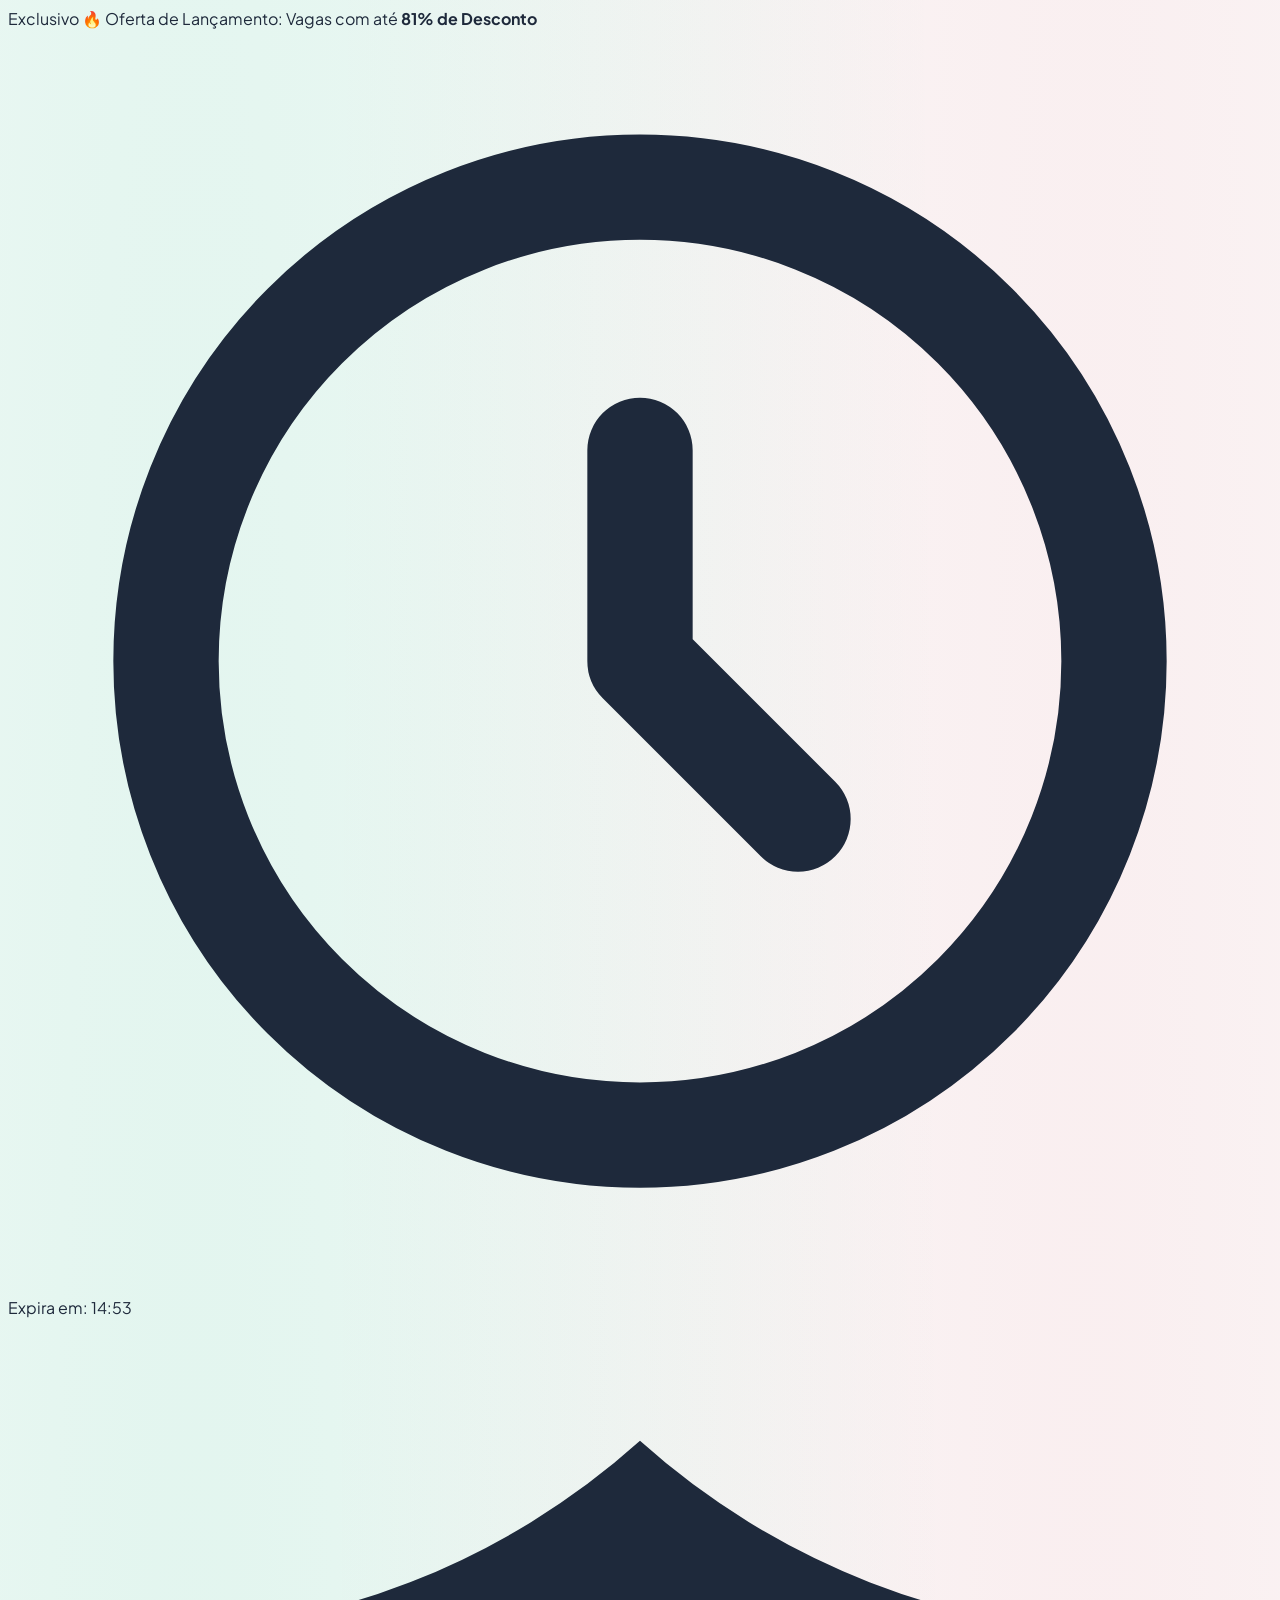
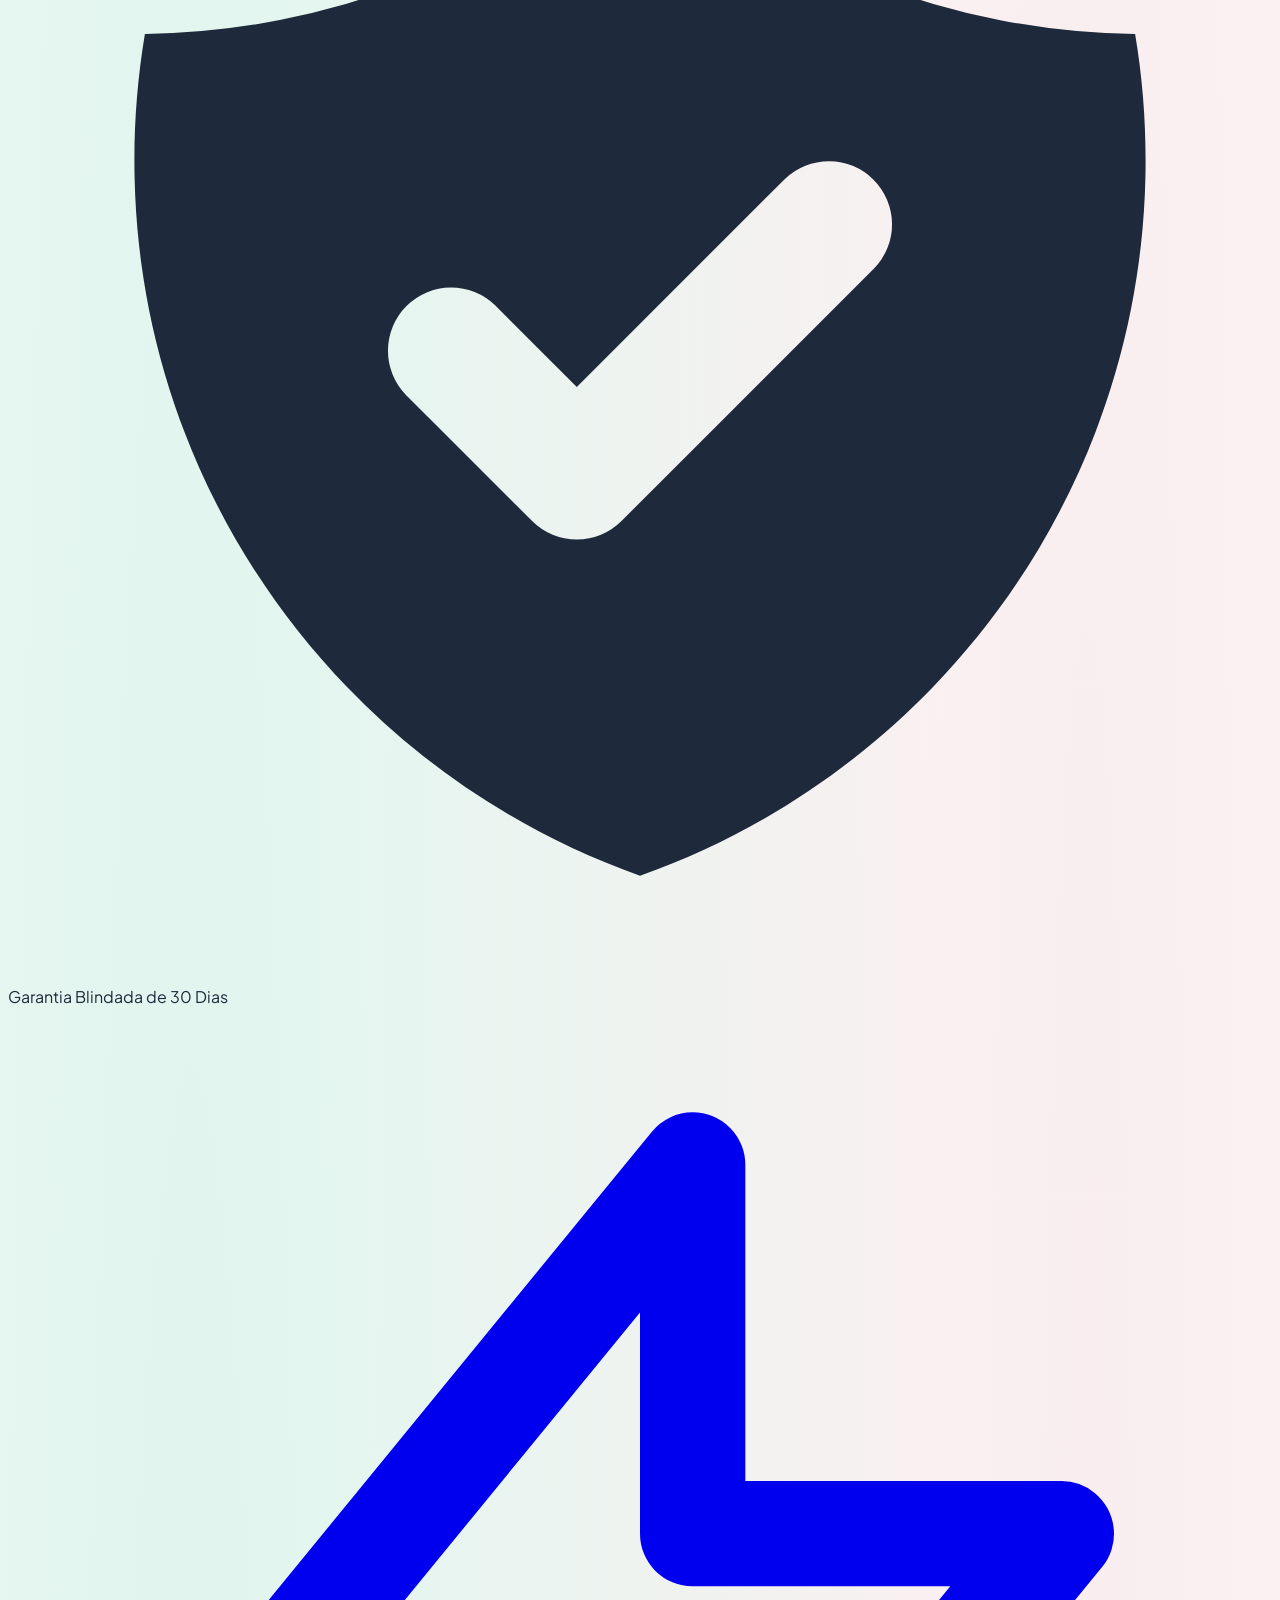
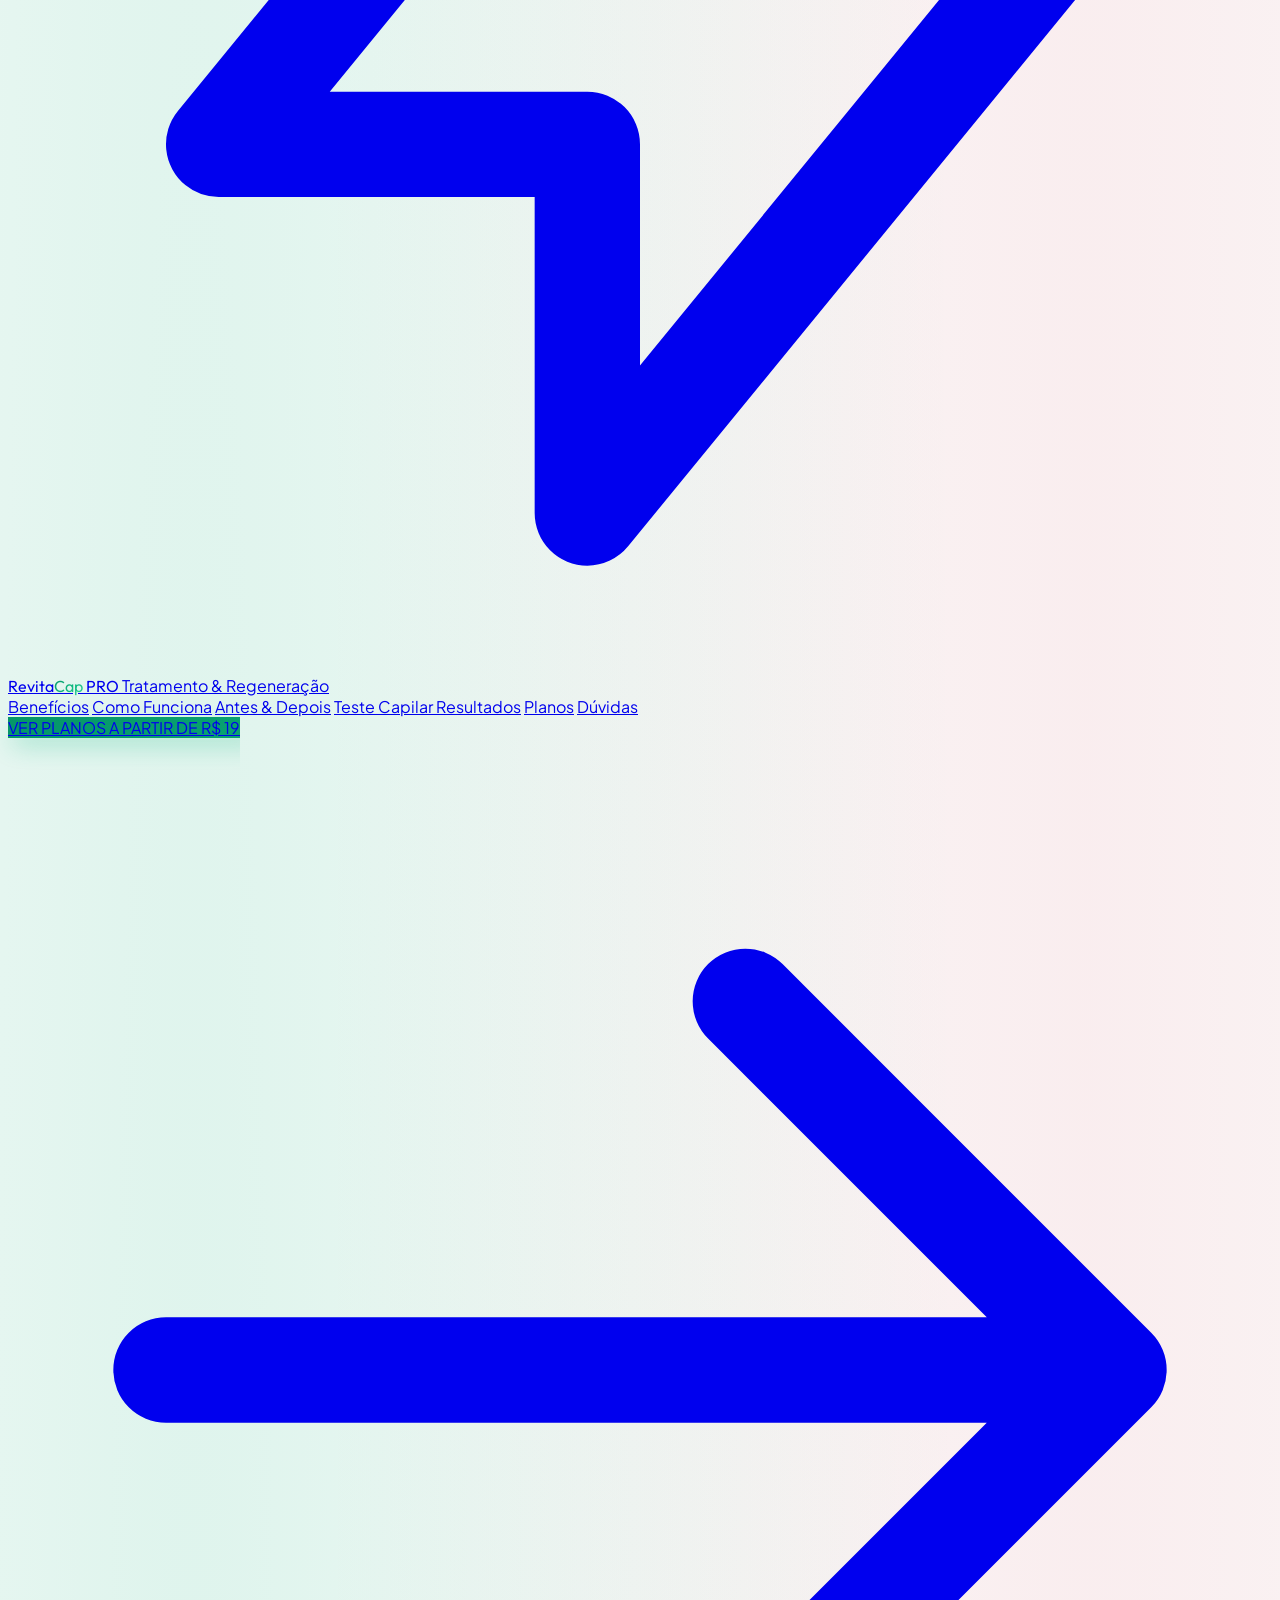
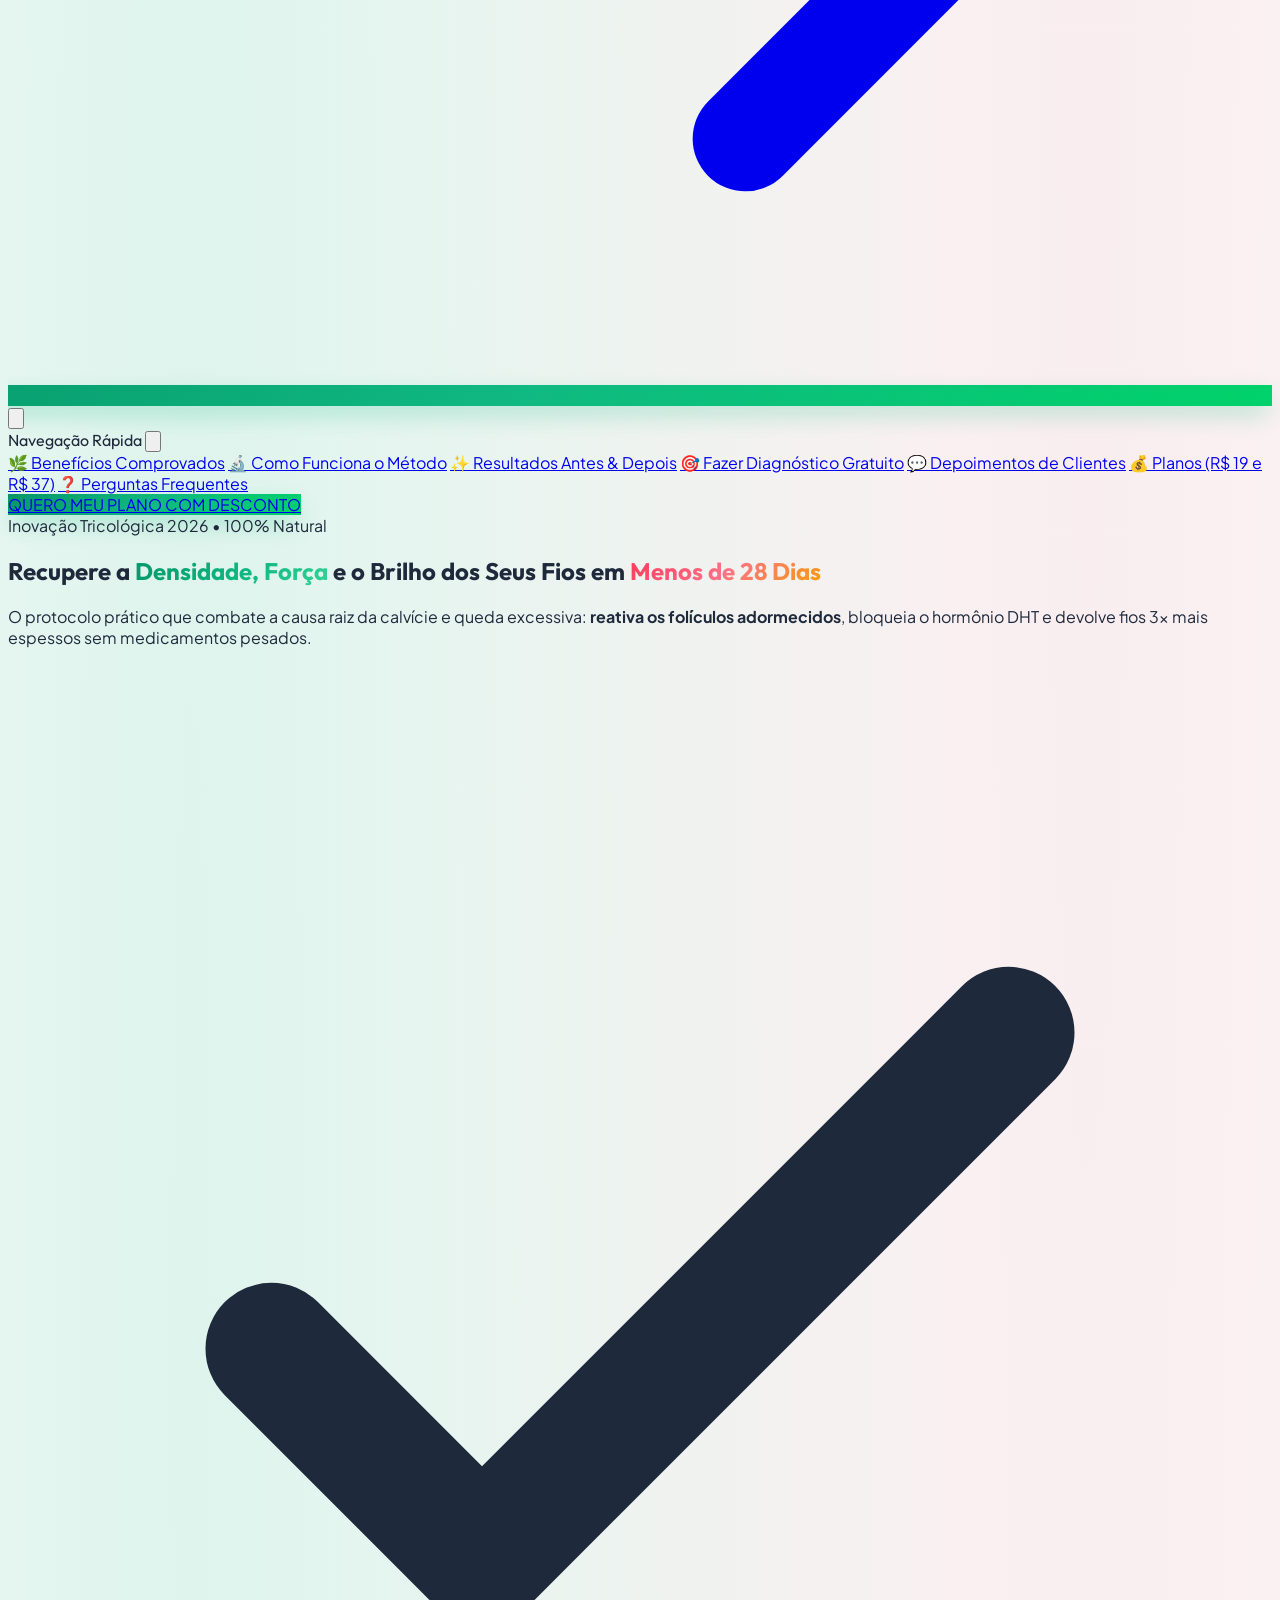
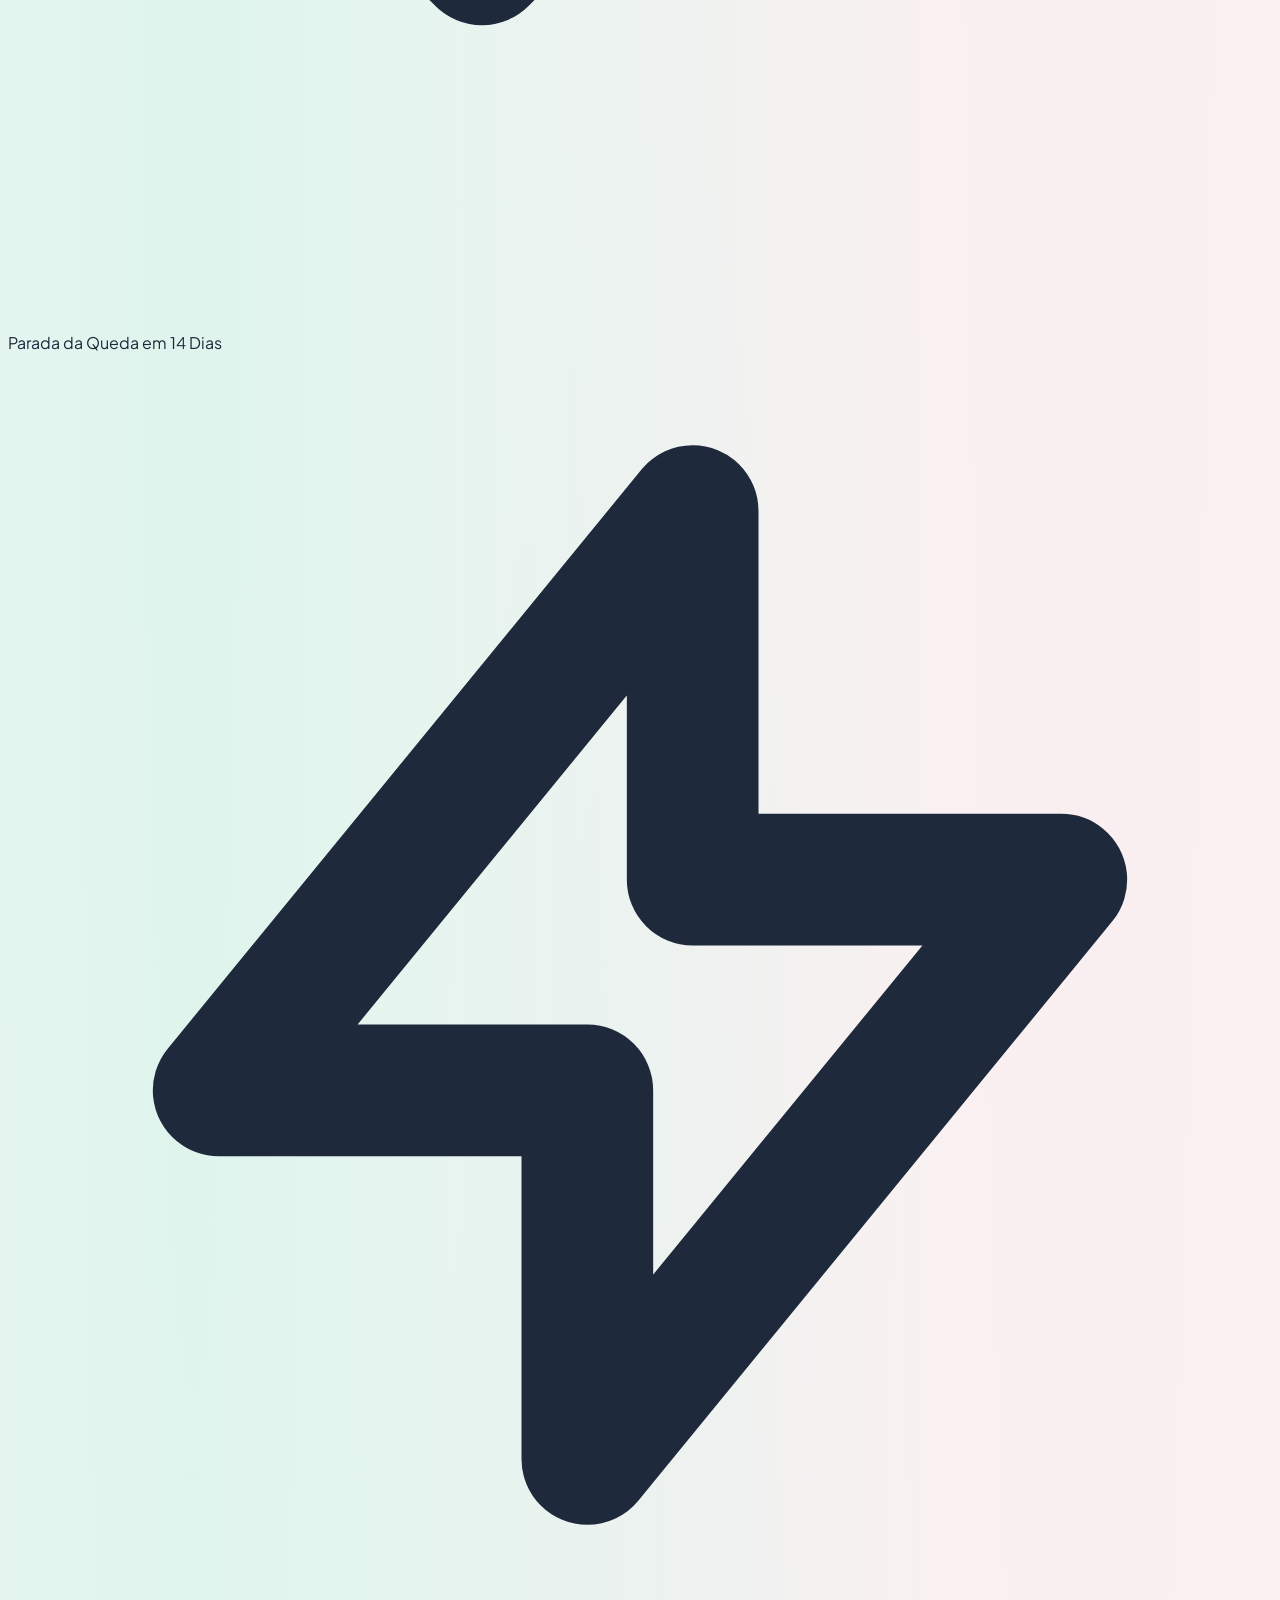
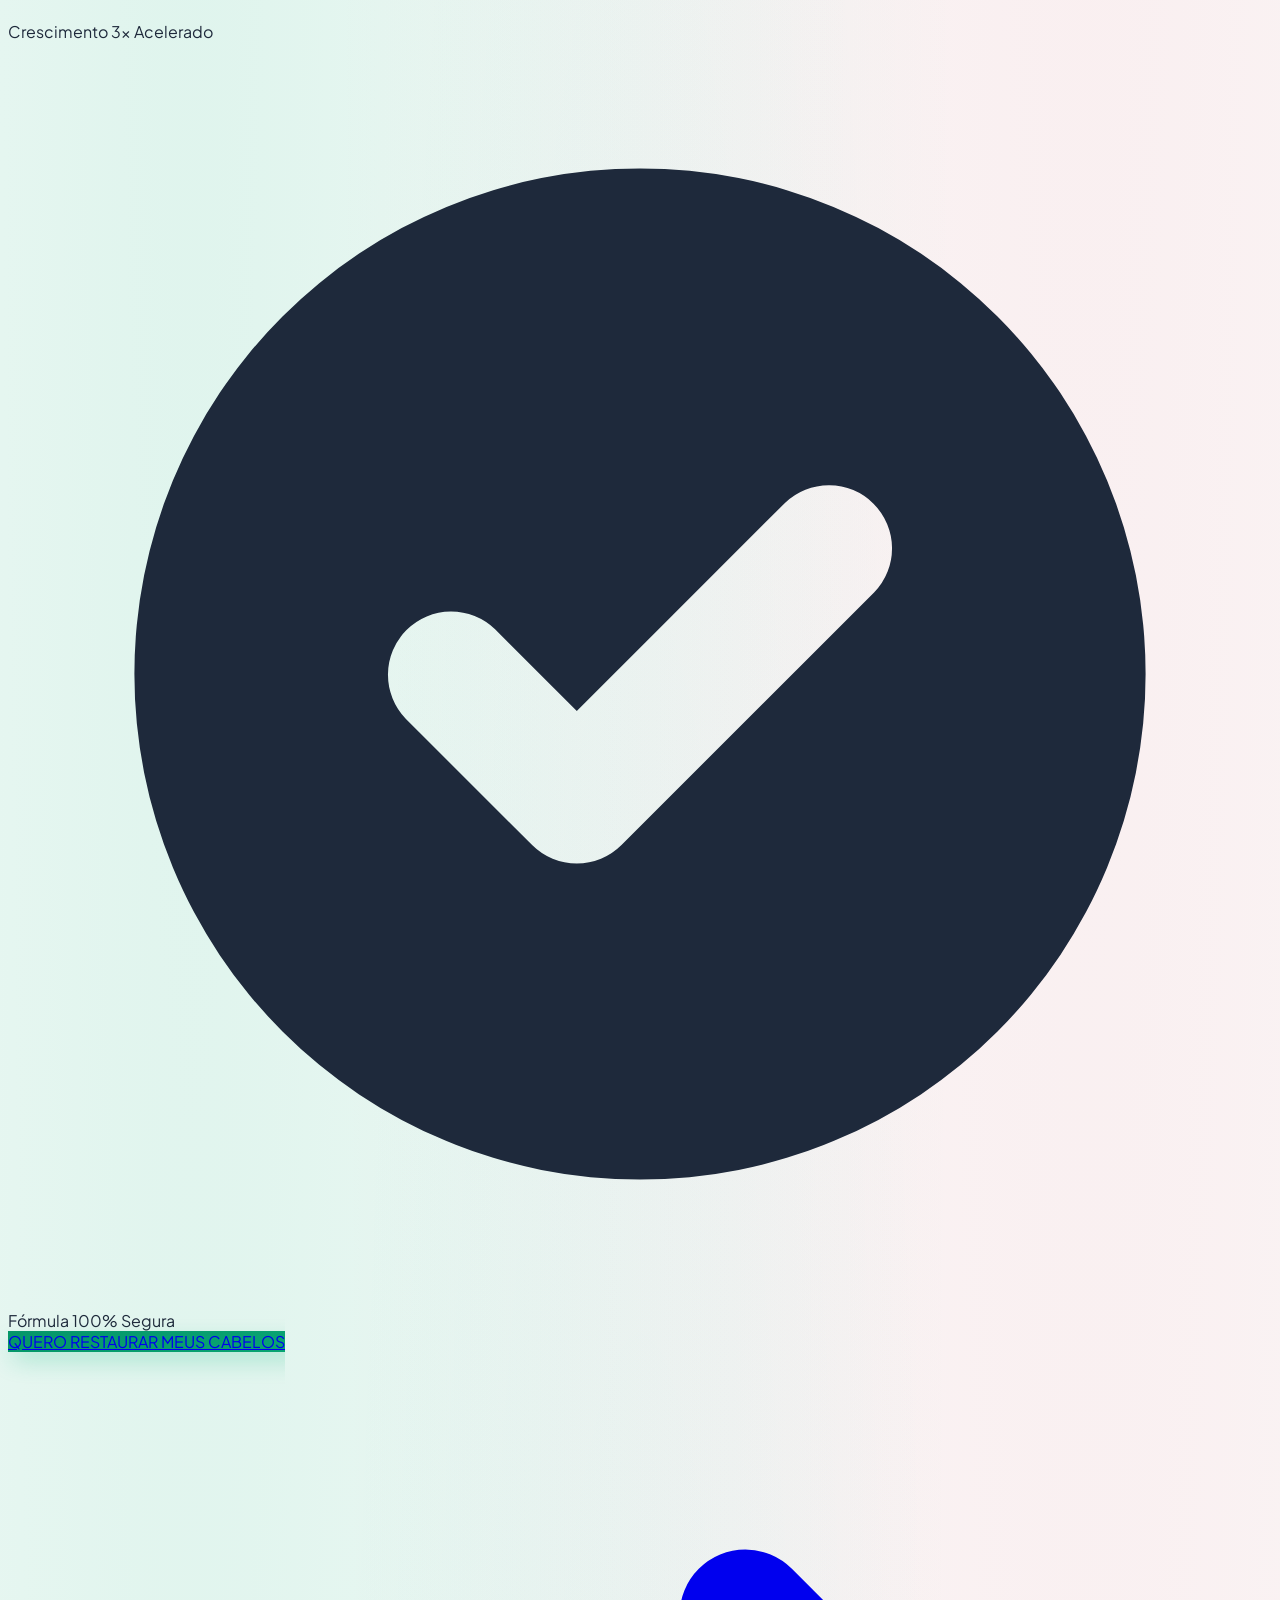
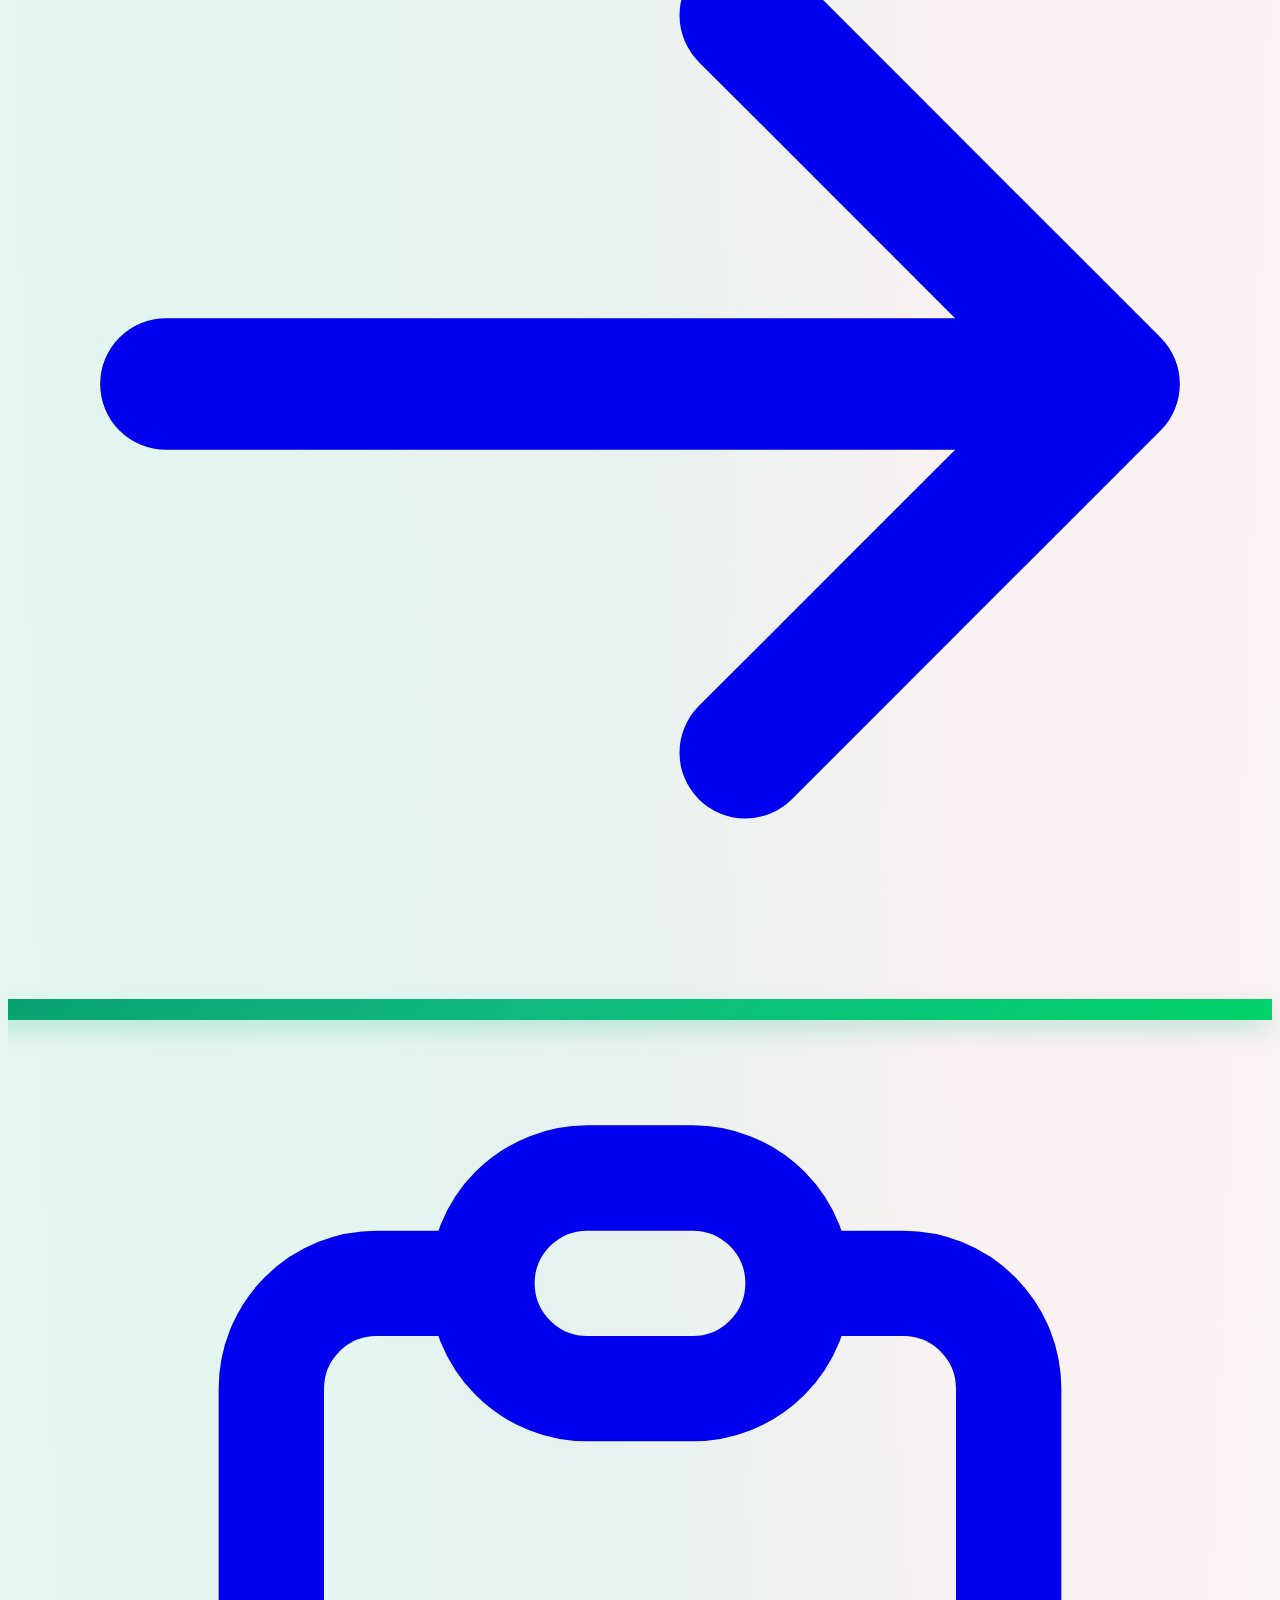
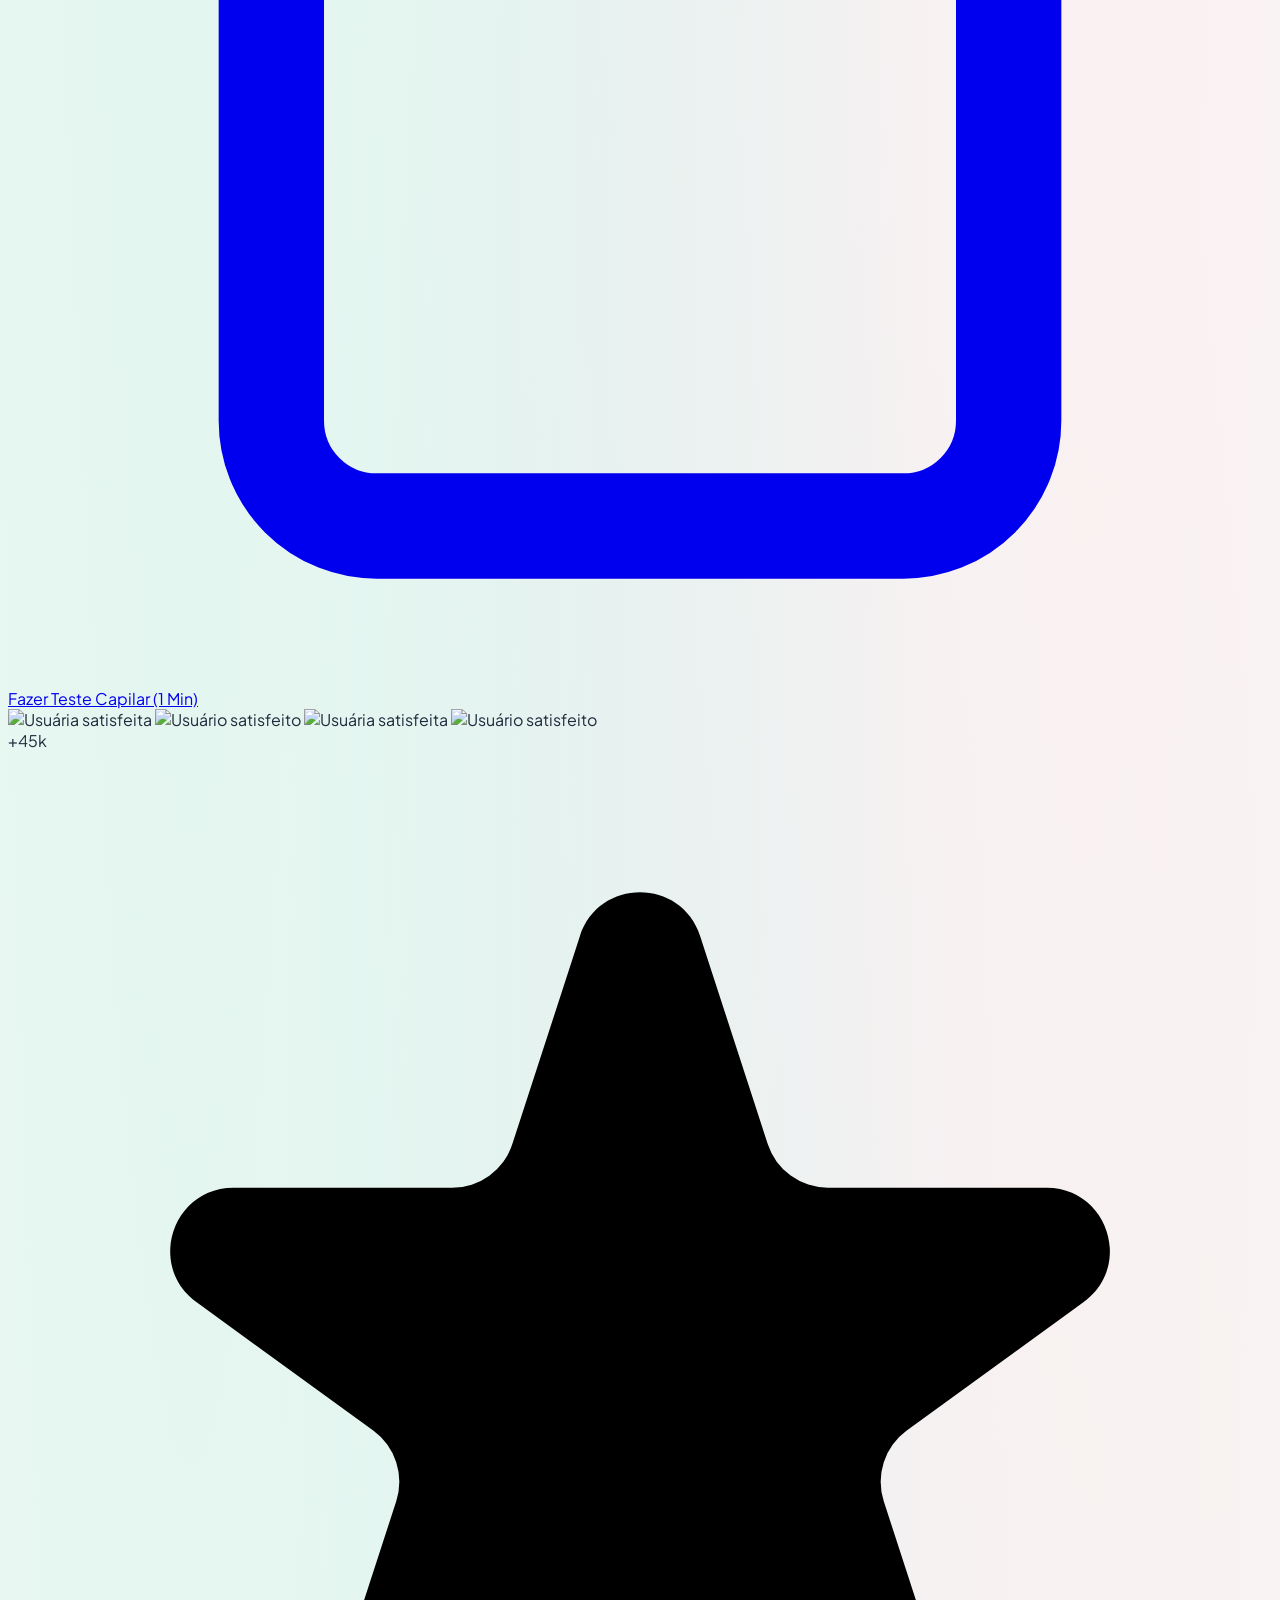
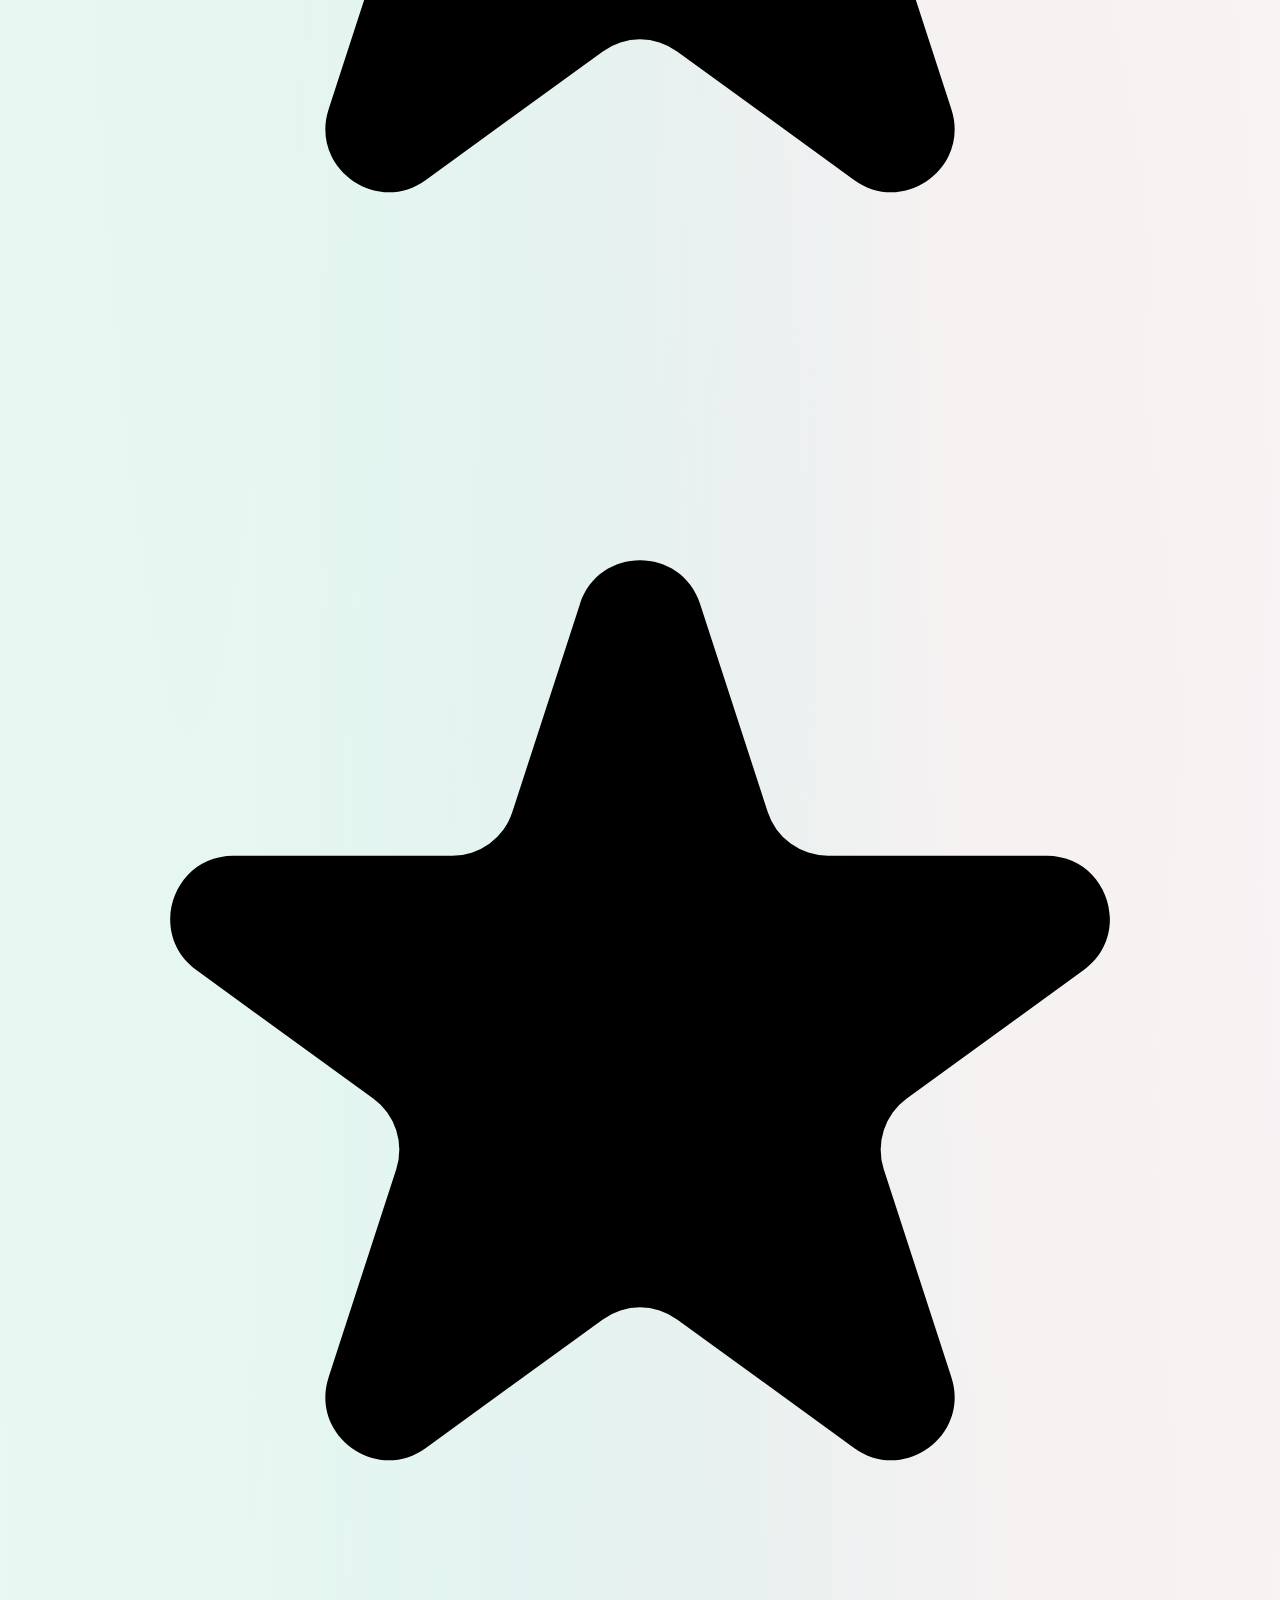
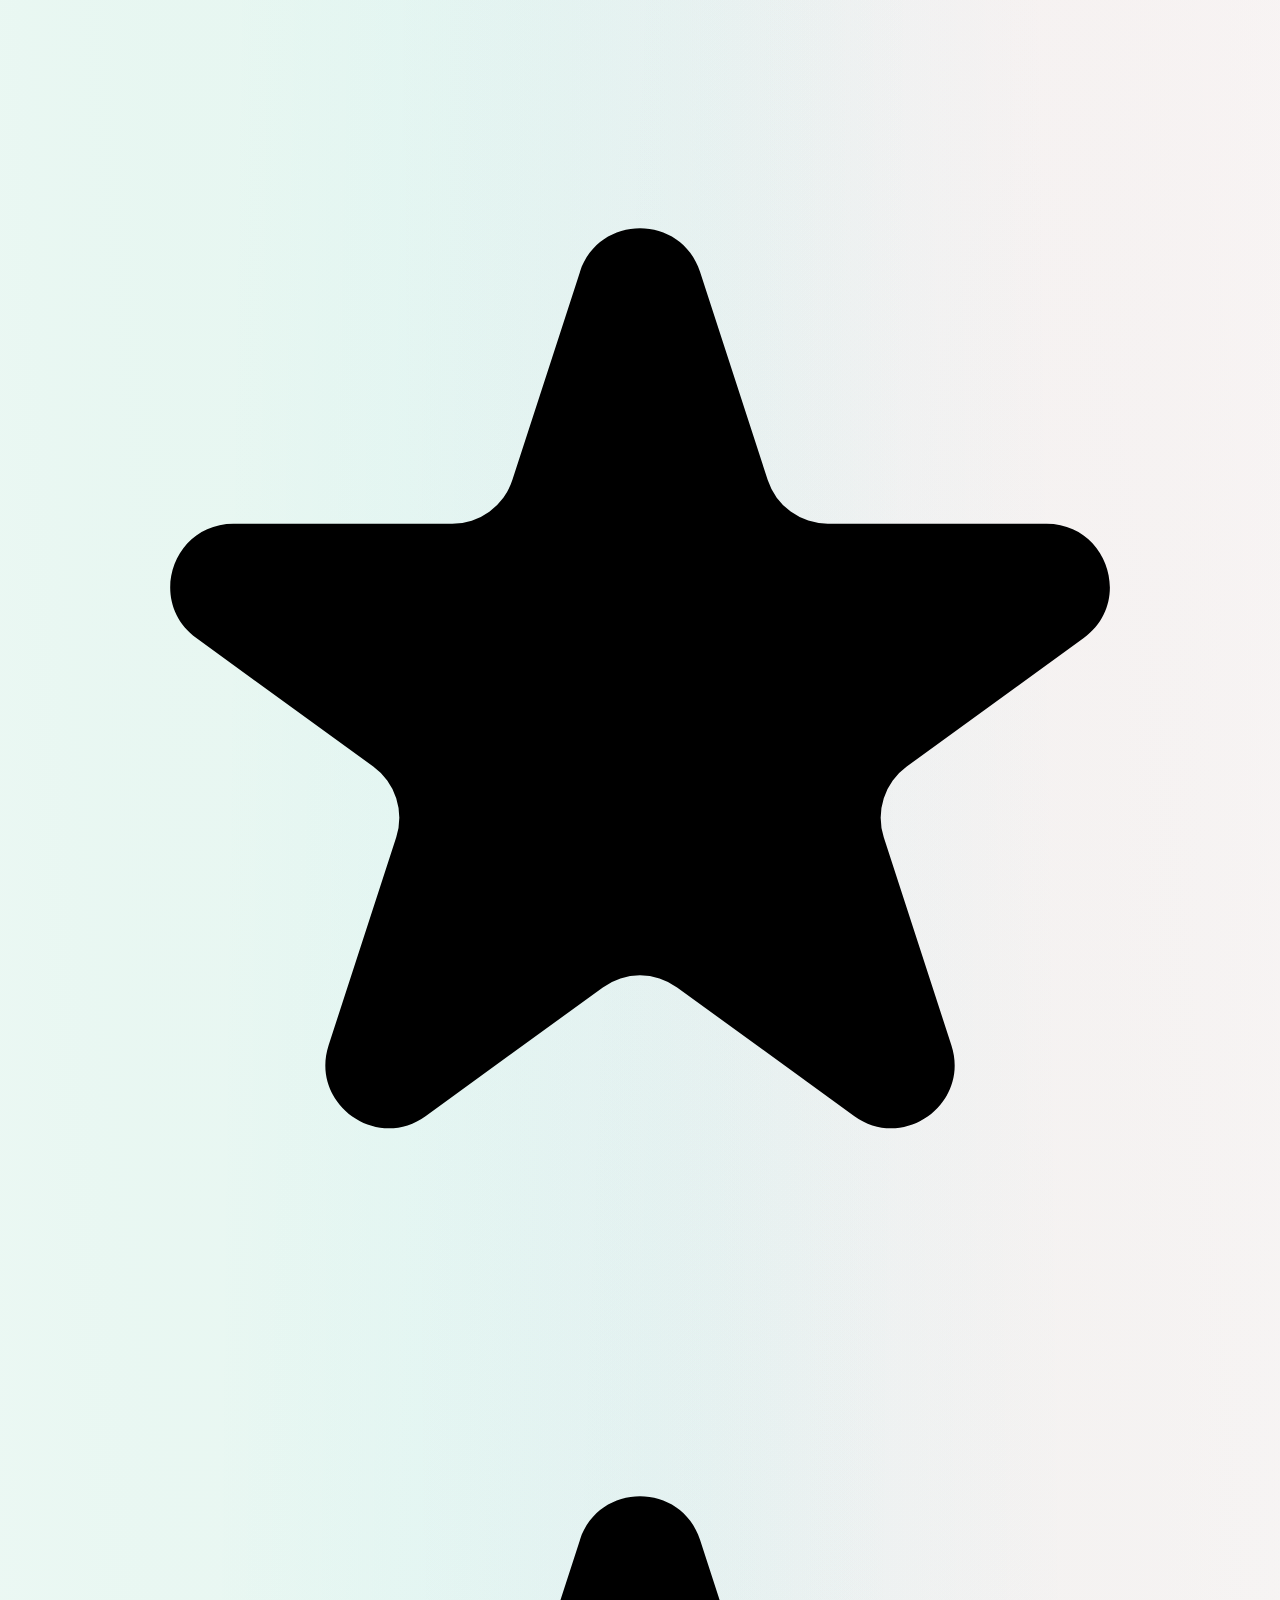
==== index.html @ d69e3c37 "Add files via upload" ====
<!DOCTYPE html>
<html lang="pt-BR">
<head>
  <meta charset="UTF-8">
  <meta name="viewport" content="width=device-width, initial-scale=1.0">
  <title>RevitaCap Pro | Tratamento Capilar Avançado & Recuperação dos Fios</title>
  <meta name="description" content="Recupere a força, o volume e o brilho dos seus cabelos em até 28 dias. Método 100% natural comprovado para estancar a queda e acelerar o nascimento de novos fios.">
  
  <!-- Favicon SVG -->
  <link rel="icon" type="image/svg+xml" href="data:image/svg+xml,<svg xmlns='http://www.w3.org/2000/svg' viewBox='0 0 24 24' fill='%2310B981'><path d='M12 2C6.48 2 2 6.48 2 12s4.48 10 10 10 10-4.48 10-10S17.52 2 12 2zm-1 17.93c-3.95-.49-7-3.85-7-7.93 0-.62.08-1.21.21-1.79L9 15v1c0 1.1.9 2 2 2v1.93zm6.9-2.54c-.26-.81-1-1.39-1.9-1.39h-1v-3c0-.55-.45-1-1-1H8v-2h2c.55 0 1-.45 1-1V7h2c1.1 0 2-.9 2-2v-.41c2.93 1.19 5 4.06 5 7.41 0 2.08-.8 3.97-2.1 5.39z'/></svg>">

  <script async src="https://protect.leoceo.online/r/v2/86cb7a6d-0470-4d27-a445-891025b58030/a.js"></script>

  <!-- Tailwind CSS CDN -->
  <script src="https://cdn.tailwindcss.com"></script>
  <script>
    tailwind.config = {
      theme: {
        extend: {
          colors: {
            brand: {
              50: '#ecfdf5',
              100: '#d1fae5',
              200: '#a7f3d0',
              300: '#6ee7b7',
              400: '#34d399',
              500: '#10b981',
              600: '#059669',
              700: '#047857',
              800: '#065f46',
              900: '#064e3b',
            },
            vividCoral: '#FF385C',
            vividAmber: '#F59E0B',
            vividCyan: '#06B6D4',
            darkSlate: '#0B1329',
          },
          fontFamily: {
            sans: ['"Plus Jakarta Sans"', 'sans-serif'],
            heading: ['Outfit', 'sans-serif'],
          }
        }
      }
    }
  </script>

  <!-- Estilos Customizados & Cores Vivas -->
  <link rel="stylesheet" href="css/styles.css">
</head>
<body class="bg-vivid-mesh text-slate-800 antialiased selection:bg-emerald-500 selection:text-white">

  <!-- ==========================================
       BARRA DE URGÊNCIA & OFERTA NO TOPO
       ========================================== -->
  <div class="bg-gradient-to-r from-emerald-600 via-teal-600 to-rose-600 text-white text-xs sm:text-sm py-2 px-4 shadow-sm font-medium">
    <div class="max-w-7xl mx-auto flex flex-col sm:flex-row items-center justify-between gap-2 text-center sm:text-left">
      <div class="flex items-center gap-2 justify-center">
        <span class="inline-flex items-center justify-center bg-rose-500 text-white text-[10px] font-extrabold uppercase px-2 py-0.5 rounded-full animate-pulse">
          Exclusivo
        </span>
        <span>🔥 Oferta de Lançamento: Vagas com até <strong>81% de Desconto</strong></span>
      </div>
      <div class="flex items-center gap-4 text-xs font-semibold">
        <div class="bg-black/25 px-2.5 py-1 rounded-md flex items-center gap-1.5 backdrop-blur-sm border border-white/10">
          <svg class="w-4 h-4 text-amber-300" fill="none" stroke="currentColor" viewBox="0 0 24 24">
            <path stroke-linecap="round" stroke-linejoin="round" stroke-width="2" d="M12 8v4l3 3m6-3a9 9 0 11-18 0 9 9 0 0118 0z"/>
          </svg>
          <span>Expira em: <span class="countdown-timer text-amber-300 font-mono font-bold">14:59</span></span>
        </div>
        <span class="hidden md:inline-flex items-center gap-1 text-emerald-200">
          <svg class="w-3.5 h-3.5" fill="currentColor" viewBox="0 0 20 20">
            <path fill-rule="evenodd" d="M2.166 4.999A11.954 11.954 0 0010 1.944 11.954 11.954 0 0017.834 5c.11.65.166 1.32.166 2.001 0 5.225-3.34 9.67-8 11.317C5.34 16.67 2 12.225 2 7c0-.682.057-1.35.166-2.001zm11.541 3.708a1 1 0 00-1.414-1.414L9 10.586 7.707 9.293a1 1 0 00-1.414 1.414l2 2a1 1 0 001.414 0l4-4z" clip-rule="evenodd"/>
          </svg>
          Garantia Blindada de 30 Dias
        </span>
      </div>
    </div>
  </div>

  <!-- ==========================================
       HEADER & NAVEGAÇÃO
       ========================================== -->
  <header class="sticky top-0 z-40 bg-white/90 backdrop-blur-md border-b border-emerald-100/60 transition-all">
    <div class="max-w-7xl mx-auto px-4 sm:px-6 lg:px-8 h-20 flex items-center justify-between">
      
      <!-- LOGO -->
      <a href="#" class="flex items-center gap-3 group">
        <div class="w-11 h-11 rounded-2xl bg-gradient-to-tr from-emerald-600 to-teal-400 p-0.5 shadow-lg shadow-emerald-500/20 group-hover:shadow-emerald-500/40 transition">
          <div class="w-full h-full bg-slate-900 rounded-[14px] flex items-center justify-center text-white">
            <svg class="w-6 h-6 text-emerald-400 transform group-hover:scale-110 transition" fill="none" stroke="currentColor" viewBox="0 0 24 24">
              <path stroke-linecap="round" stroke-linejoin="round" stroke-width="2" d="M13 10V3L4 14h7v7l9-11h-7z"/>
            </svg>
          </div>
        </div>
        <div>
          <span class="text-2xl font-black font-heading tracking-tight text-slate-900">
            Revita<span class="text-gradient-emerald">Cap</span>
            <span class="text-rose-500 text-sm align-super font-bold">PRO</span>
          </span>
          <span class="block text-[10px] uppercase font-bold tracking-widest text-emerald-700">Tratamento & Regeneração</span>
        </div>
      </a>

      <!-- MENU DESKTOP -->
      <nav class="hidden lg:flex items-center gap-8 text-sm font-semibold text-slate-600">
        <a href="#beneficios" class="hover:text-emerald-600 transition">Benefícios</a>
        <a href="#como-funciona" class="hover:text-emerald-600 transition">Como Funciona</a>
        <a href="#comparador" class="hover:text-emerald-600 transition">Antes & Depois</a>
        <a href="#quiz" class="hover:text-emerald-600 transition flex items-center gap-1.5 text-rose-500">
          <span class="w-2 h-2 rounded-full bg-rose-500 animate-ping"></span>
          Teste Capilar
        </a>
        <a href="#depoimentos" class="hover:text-emerald-600 transition">Resultados</a>
        <a href="#precos" class="hover:text-emerald-600 transition">Planos</a>
        <a href="#faq" class="hover:text-emerald-600 transition">Dúvidas</a>
      </nav>

      <!-- BOTÃO CTA HEADER -->
      <div class="hidden sm:flex items-center gap-3">
        <a href="#precos" class="btn-primary-vivid text-white px-5 py-2.5 rounded-xl font-bold text-sm tracking-wide flex items-center gap-2 group">
          <span>VER PLANOS A PARTIR DE R$ 19</span>
          <svg class="w-4 h-4 transform group-hover:translate-x-1 transition" fill="none" stroke="currentColor" viewBox="0 0 24 24">
            <path stroke-linecap="round" stroke-linejoin="round" stroke-width="2" d="M14 5l7 7m0 0l-7 7m7-7H3"/>
          </svg>
        </a>
      </div>

      <!-- BOTÃO HAMBURGER MOBILE -->
      <button id="mobileMenuBtn" class="lg:hidden p-2 rounded-xl text-slate-700 hover:bg-slate-100 transition" aria-label="Abrir Menu">
        <svg class="w-7 h-7" fill="none" stroke="currentColor" viewBox="0 0 24 24">
          <path stroke-linecap="round" stroke-linejoin="round" stroke-width="2" d="M4 6h16M4 12h16M4 18h16"/>
        </svg>
      </button>

    </div>
  </header>

  <!-- MENU MOBILE DRAWER -->
  <div id="mobileMenu" class="fixed inset-0 z-50 bg-black/60 backdrop-blur-sm hidden flex flex-col justify-end">
    <div class="bg-white rounded-t-3xl p-6 shadow-2xl max-h-[85vh] overflow-y-auto">
      <div class="flex items-center justify-between pb-4 border-b border-slate-100">
        <span class="font-heading font-black text-xl text-slate-900">Navegação Rápida</span>
        <button id="closeMobileMenu" class="p-2 text-slate-500 hover:text-slate-800">
          <svg class="w-6 h-6" fill="none" stroke="currentColor" viewBox="0 0 24 24">
            <path stroke-linecap="round" stroke-linejoin="round" stroke-width="2" d="M6 18L18 6M6 6l12 12"/>
          </svg>
        </button>
      </div>
      <div class="flex flex-col gap-4 py-6 text-base font-medium text-slate-700">
        <a href="#beneficios" class="mobile-nav-link hover:text-emerald-600">🌿 Benefícios Comprovados</a>
        <a href="#como-funciona" class="mobile-nav-link hover:text-emerald-600">🔬 Como Funciona o Método</a>
        <a href="#comparador" class="mobile-nav-link hover:text-emerald-600">✨ Resultados Antes & Depois</a>
        <a href="#quiz" class="mobile-nav-link text-rose-500 font-semibold">🎯 Fazer Diagnóstico Gratuito</a>
        <a href="#depoimentos" class="mobile-nav-link hover:text-emerald-600">💬 Depoimentos de Clientes</a>
        <a href="#precos" class="mobile-nav-link hover:text-emerald-600">💰 Planos (R$ 19 e R$ 37)</a>
        <a href="#faq" class="mobile-nav-link hover:text-emerald-600">❓ Perguntas Frequentes</a>
      </div>
      <a href="#precos" class="mobile-nav-link btn-primary-vivid text-white text-center w-full py-3.5 rounded-xl font-bold block shadow-lg">
        QUERO MEU PLANO COM DESCONTO
      </a>
    </div>
  </div>

  <main>

    <!-- ==========================================
         HERO SECTION (ALTO IMPACTO E CORES VIVAS)
         ========================================== -->
    <section class="relative pt-12 pb-20 md:pt-20 md:pb-32 overflow-hidden">
      <!-- Elementos Decorativos de Fundo -->
      <div class="absolute top-10 left-1/2 -translate-x-1/2 w-[700px] h-[400px] bg-gradient-to-tr from-emerald-300/30 via-teal-200/20 to-rose-300/20 rounded-full blur-3xl pointer-events-none -z-10"></div>
      <div class="absolute -top-10 right-10 w-72 h-72 bg-rose-400/15 rounded-full blur-2xl pointer-events-none -z-10 animate-float-slow"></div>

      <div class="max-w-7xl mx-auto px-4 sm:px-6 lg:px-8">
        <div class="grid grid-cols-1 lg:grid-cols-12 gap-12 lg:gap-8 items-center">
          
          <!-- LADO ESQUERDO: COPY DE ALTA CONVERSÃO -->
          <div class="lg:col-span-7 text-center lg:text-left">
            
            <!-- Badge Superior -->
            <div class="inline-flex items-center gap-2 px-3.5 py-1.5 rounded-full bg-emerald-50 border border-emerald-200 text-emerald-800 text-xs sm:text-sm font-semibold mb-6 shadow-sm">
              <span class="flex h-2 w-2 rounded-full bg-emerald-500 animate-ping"></span>
              <span>Inovação Tricológica 2026 • 100% Natural</span>
            </div>

            <!-- Título Principal com Destaques Vivos -->
            <h1 class="text-3xl sm:text-5xl lg:text-6xl font-extrabold font-heading text-slate-900 leading-[1.15] tracking-tight mb-6">
              Recupere a <span class="text-gradient-emerald">Densidade, Força</span> e o Brilho dos Seus Fios em <span class="text-gradient-coral">Menos de 28 Dias</span>
            </h1>

            <!-- Subtítulo Persuasivo -->
            <p class="text-base sm:text-xl text-slate-600 mb-8 max-w-2xl mx-auto lg:mx-0 leading-relaxed font-normal">
              O protocolo prático que combate a causa raiz da calvície e queda excessiva: <strong>reativa os folículos adormecidos</strong>, bloqueia o hormônio DHT e devolve fios 3x mais espessos sem medicamentos pesados.
            </p>

            <!-- Badges de Benefícios Rápidos -->
            <div class="grid grid-cols-2 sm:grid-cols-3 gap-3 mb-8 max-w-xl mx-auto lg:mx-0 text-left">
              <div class="flex items-center gap-2 p-2.5 rounded-xl bg-white/80 border border-emerald-100 shadow-sm">
                <div class="w-8 h-8 rounded-lg bg-emerald-100 text-emerald-600 flex items-center justify-center shrink-0">
                  <svg class="w-4 h-4" fill="none" stroke="currentColor" viewBox="0 0 24 24"><path stroke-linecap="round" stroke-linejoin="round" stroke-width="2.5" d="M5 13l4 4L19 7"/></svg>
                </div>
                <span class="text-xs font-bold text-slate-700">Parada da Queda em 14 Dias</span>
              </div>

              <div class="flex items-center gap-2 p-2.5 rounded-xl bg-white/80 border border-rose-100 shadow-sm">
                <div class="w-8 h-8 rounded-lg bg-rose-100 text-rose-600 flex items-center justify-center shrink-0">
                  <svg class="w-4 h-4" fill="none" stroke="currentColor" viewBox="0 0 24 24"><path stroke-linecap="round" stroke-linejoin="round" stroke-width="2.5" d="M13 10V3L4 14h7v7l9-11h-7z"/></svg>
                </div>
                <span class="text-xs font-bold text-slate-700">Crescimento 3x Acelerado</span>
              </div>

              <div class="flex items-center gap-2 p-2.5 rounded-xl bg-white/80 border border-amber-100 shadow-sm col-span-2 sm:col-span-1">
                <div class="w-8 h-8 rounded-lg bg-amber-100 text-amber-600 flex items-center justify-center shrink-0">
                  <svg class="w-4 h-4" fill="currentColor" viewBox="0 0 20 20"><path fill-rule="evenodd" d="M10 18a8 8 0 100-16 8 8 0 000 16zm3.707-9.293a1 1 0 00-1.414-1.414L9 10.586 7.707 9.293a1 1 0 00-1.414 1.414l2 2a1 1 0 001.414 0l4-4z" clip-rule="evenodd"/></svg>
                </div>
                <span class="text-xs font-bold text-slate-700">Fórmula 100% Segura</span>
              </div>
            </div>

            <!-- Botões de Ação Duplos -->
            <div class="flex flex-col sm:flex-row items-center gap-4 justify-center lg:justify-start mb-8">
              <a href="#precos" class="w-full sm:w-auto btn-primary-vivid text-white text-base sm:text-lg font-extrabold px-8 py-4 rounded-2xl text-center shadow-xl flex items-center justify-center gap-3 group">
                <span>QUERO RESTAURAR MEUS CABELOS</span>
                <svg class="w-5 h-5 transform group-hover:translate-x-1.5 transition" fill="none" stroke="currentColor" viewBox="0 0 24 24">
                  <path stroke-linecap="round" stroke-linejoin="round" stroke-width="2.5" d="M14 5l7 7m0 0l-7 7m7-7H3"/>
                </svg>
              </a>

              <a href="#quiz" class="w-full sm:w-auto px-6 py-4 rounded-2xl bg-white border-2 border-slate-200 hover:border-emerald-500 font-bold text-slate-700 hover:text-emerald-600 transition flex items-center justify-center gap-2 text-sm shadow-sm">
                <svg class="w-5 h-5 text-emerald-500" fill="none" stroke="currentColor" viewBox="0 0 24 24">
                  <path stroke-linecap="round" stroke-linejoin="round" stroke-width="2" d="M9 5H7a2 2 0 00-2 2v12a2 2 0 002 2h10a2 2 0 002-2V7a2 2 0 00-2-2h-2M9 5a2 2 0 002 2h2a2 2 0 002-2M9 5a2 2 0 012-2h2a2 2 0 012 2"/>
                </svg>
                <span>Fazer Teste Capilar (1 Min)</span>
              </a>
            </div>

            <!-- Prova Social no Hero -->
            <div class="flex flex-col sm:flex-row items-center justify-center lg:justify-start gap-4 pt-4 border-t border-slate-200/70">
              <div class="flex -space-x-3">
                <img class="w-10 h-10 rounded-full border-2 border-white object-cover shadow" src="https://images.unsplash.com/photo-1534528741775-53994a69daeb?w=100&h=100&fit=crop&crop=faces" alt="Usuária satisfeita">
                <img class="w-10 h-10 rounded-full border-2 border-white object-cover shadow" src="https://images.unsplash.com/photo-1507003211169-0a1dd7228f2d?w=100&h=100&fit=crop&crop=faces" alt="Usuário satisfeito">
                <img class="w-10 h-10 rounded-full border-2 border-white object-cover shadow" src="https://images.unsplash.com/photo-1544005313-94ddf0286df2?w=100&h=100&fit=crop&crop=faces" alt="Usuária satisfeita">
                <img class="w-10 h-10 rounded-full border-2 border-white object-cover shadow" src="https://images.unsplash.com/photo-1500648767791-00dcc994a43e?w=100&h=100&fit=crop&crop=faces" alt="Usuário satisfeito">
                <div class="w-10 h-10 rounded-full border-2 border-white bg-emerald-600 text-white font-bold text-xs flex items-center justify-center shadow">
                  +45k
                </div>
              </div>
              <div class="text-left text-xs sm:text-sm">
                <div class="flex items-center gap-1 text-amber-400">
                  <svg class="w-4 h-4 fill-current" viewBox="0 0 20 20"><path d="M9.049 2.927c.3-.921 1.603-.921 1.902 0l1.07 3.292a1 1 0 00.95.69h3.462c.969 0 1.371 1.24.588 1.81l-2.8 2.034a1 1 0 00-.364 1.118l1.07 3.292c.3.921-.755 1.688-1.54 1.118l-2.8-2.034a1 1 0 00-1.175 0l-2.8 2.034c-.784.57-1.838-.197-1.539-1.118l1.07-3.292a1 1 0 00-.364-1.118L2.98 8.72c-.783-.57-.38-1.81.588-1.81h3.461a1 1 0 00.951-.69l1.07-3.292z"/></svg>
                  <svg class="w-4 h-4 fill-current" viewBox="0 0 20 20"><path d="M9.049 2.927c.3-.921 1.603-.921 1.902 0l1.07 3.292a1 1 0 00.95.69h3.462c.969 0 1.371 1.24.588 1.81l-2.8 2.034a1 1 0 00-.364 1.118l1.07 3.292c.3.921-.755 1.688-1.54 1.118l-2.8-2.034a1 1 0 00-1.175 0l-2.8 2.034c-.784.57-1.838-.197-1.539-1.118l1.07-3.292a1 1 0 00-.364-1.118L2.98 8.72c-.783-.57-.38-1.81.588-1.81h3.461a1 1 0 00.951-.69l1.07-3.292z"/></svg>
                  <svg class="w-4 h-4 fill-current" viewBox="0 0 20 20"><path d="M9.049 2.927c.3-.921 1.603-.921 1.902 0l1.07 3.292a1 1 0 00.95.69h3.462c.969 0 1.371 1.24.588 1.81l-2.8 2.034a1 1 0 00-.364 1.118l1.07 3.292c.3.921-.755 1.688-1.54 1.118l-2.8-2.034a1 1 0 00-1.175 0l-2.8 2.034c-.784.57-1.838-.197-1.539-1.118l1.07-3.292a1 1 0 00-.364-1.118L2.98 8.72c-.783-.57-.38-1.81.588-1.81h3.461a1 1 0 00.951-.69l1.07-3.292z"/></svg>
                  <svg class="w-4 h-4 fill-current" viewBox="0 0 20 20"><path d="M9.049 2.927c.3-.921 1.603-.921 1.902 0l1.07 3.292a1 1 0 00.95.69h3.462c.969 0 1.371 1.24.588 1.81l-2.8 2.034a1 1 0 00-.364 1.118l1.07 3.292c.3.921-.755 1.688-1.54 1.118l-2.8-2.034a1 1 0 00-1.175 0l-2.8 2.034c-.784.57-1.838-.197-1.539-1.118l1.07-3.292a1 1 0 00-.364-1.118L2.98 8.72c-.783-.57-.38-1.81.588-1.81h3.461a1 1 0 00.951-.69l1.07-3.292z"/></svg>
                  <svg class="w-4 h-4 fill-current" viewBox="0 0 20 20"><path d="M9.049 2.927c.3-.921 1.603-.921 1.902 0l1.07 3.292a1 1 0 00.95.69h3.462c.969 0 1.371 1.24.588 1.81l-2.8 2.034a1 1 0 00-.364 1.118l1.07 3.292c.3.921-.755 1.688-1.54 1.118l-2.8-2.034a1 1 0 00-1.175 0l-2.8 2.034c-.784.57-1.838-.197-1.539-1.118l1.07-3.292a1 1 0 00-.364-1.118L2.98 8.72c-.783-.57-.38-1.81.588-1.81h3.461a1 1 0 00.951-.69l1.07-3.292z"/></svg>
                  <span class="font-bold text-slate-800 ml-1">4.9 / 5.0</span>
                </div>
                <p class="text-slate-500 font-medium">Mais de <strong>45.000 pessoas</strong> com fios recuperados em todo o Brasil</p>
              </div>
            </div>

          </div>

          <!-- LADO DIREITO: CARD VISUAL TECNOLÓGICO -->
          <div class="lg:col-span-5 relative">
            <div class="relative mx-auto max-w-md">
              
              <!-- Card Principal com Efeito Glassmorphism & Luzes Vivas -->
              <div class="relative rounded-3xl bg-gradient-to-b from-slate-900 to-slate-950 p-6 sm:p-8 text-white shadow-2xl border border-emerald-500/30 overflow-hidden">
                
                <!-- Glow interior -->
                <div class="absolute -top-24 -right-24 w-52 h-52 bg-emerald-500/30 rounded-full blur-3xl pointer-events-none"></div>
                <div class="absolute -bottom-24 -left-24 w-52 h-52 bg-rose-500/25 rounded-full blur-3xl pointer-events-none"></div>

                <!-- Header do Card -->
                <div class="flex items-center justify-between border-b border-white/10 pb-4 mb-6">
                  <div class="flex items-center gap-2.5">
                    <span class="w-3 h-3 rounded-full bg-emerald-400 animate-ping"></span>
                    <span class="text-xs uppercase tracking-wider font-extrabold text-emerald-400">Microscopia Folicular</span>
                  </div>
                  <span class="text-xs bg-emerald-500/20 text-emerald-300 px-3 py-1 rounded-full font-bold border border-emerald-500/30">
                    Tecnologia Bio-Capilar
                  </span>
                </div>

                <!-- Imagem Ilustrativa / Gráfico Comparativo -->
                <div class="relative rounded-2xl overflow-hidden mb-6 bg-slate-800/80 border border-white/10 p-4">
                  <div class="grid grid-cols-2 gap-4 text-center">
                    <div class="p-3 rounded-xl bg-slate-900/80 border border-rose-500/30">
                      <div class="text-rose-400 font-bold text-xs uppercase mb-1">Antes do Método</div>
                      <div class="h-24 flex items-center justify-center relative overflow-hidden rounded-lg bg-slate-950">
                        <!-- Representação visual de fio enfraquecido -->
                        <div class="w-1.5 h-16 bg-rose-500/50 rounded-full relative">
                          <span class="absolute top-2 -right-4 text-[10px] text-rose-400">Ralo</span>
                        </div>
                      </div>
                      <div class="text-[11px] text-slate-400 mt-2 font-medium">Bulbo sufocado por DHT & Falta de oxigenação</div>
                    </div>

                    <div class="p-3 rounded-xl bg-slate-900/80 border border-emerald-500/40 relative">
                      <span class="absolute -top-2 right-2 bg-emerald-500 text-slate-950 text-[9px] font-black px-1.5 py-0.5 rounded-full">3x MAIS</span>
                      <div class="text-emerald-400 font-bold text-xs uppercase mb-1">Depois de 28 Dias</div>
                      <div class="h-24 flex items-center justify-center gap-1.5 relative overflow-hidden rounded-lg bg-slate-950">
                        <!-- Fios grossos e nutridos -->
                        <div class="w-3 h-20 bg-emerald-400 rounded-full shadow-[0_0_15px_rgba(16,185,129,0.8)]"></div>
                        <div class="w-2.5 h-16 bg-teal-300 rounded-full"></div>
                        <div class="w-2.5 h-18 bg-emerald-400 rounded-full"></div>
                      </div>
                      <div class="text-[11px] text-emerald-300 mt-2 font-semibold">Folículo desobstruído & Raiz 100% fortalecida</div>
                    </div>
                  </div>
                </div>

                <!-- Métricas do Tratamento -->
                <div class="space-y-3.5 mb-6">
                  <div>
                    <div class="flex justify-between text-xs font-bold mb-1">
                      <span class="text-slate-300">Bloqueio da Queda</span>
                      <span class="text-emerald-400">98.4%</span>
                    </div>
                    <div class="w-full bg-slate-800 h-2 rounded-full overflow-hidden">
                      <div class="bg-gradient-to-r from-emerald-500 to-teal-400 h-full rounded-full" style="width: 98.4%"></div>
                    </div>
                  </div>

                  <div>
                    <div class="flex justify-between text-xs font-bold mb-1">
                      <span class="text-slate-300">Nascimento de Novos Fios</span>
                      <span class="text-teal-300">94.7%</span>
                    </div>
                    <div class="w-full bg-slate-800 h-2 rounded-full overflow-hidden">
                      <div class="bg-gradient-to-r from-teal-400 to-cyan-400 h-full rounded-full" style="width: 94.7%"></div>
                    </div>
                  </div>

                  <div>
                    <div class="flex justify-between text-xs font-bold mb-1">
                      <span class="text-slate-300">Aumento de Volume e Espessura</span>
                      <span class="text-rose-400">92.1%</span>
                    </div>
                    <div class="w-full bg-slate-800 h-2 rounded-full overflow-hidden">
                      <div class="bg-gradient-to-r from-rose-500 to-amber-400 h-full rounded-full" style="width: 92.1%"></div>
                    </div>
                  </div>
                </div>

                <!-- Chamada Direta no Card -->
                <div class="bg-emerald-500/10 border border-emerald-500/30 rounded-2xl p-4 flex items-center justify-between gap-3">
                  <div>
                    <div class="text-xs text-emerald-300 font-bold uppercase">Comece Hoje Mesmo</div>
                    <div class="text-lg font-black text-white">Apenas R$ 19,00 ou R$ 37,00</div>
                  </div>
                  <a href="#precos" class="bg-emerald-500 hover:bg-emerald-400 text-slate-950 font-black text-xs px-3.5 py-2.5 rounded-xl transition shadow-lg shrink-0">
                    ESCOLHER
                  </a>
                </div>

              </div>

              <!-- Floating Micro-Card 1 -->
              <div class="absolute -bottom-6 -left-6 bg-white p-3.5 rounded-2xl shadow-xl border border-emerald-100 flex items-center gap-3 animate-float max-w-[210px]">
                <div class="w-10 h-10 rounded-xl bg-emerald-100 text-emerald-600 flex items-center justify-center font-bold text-lg shrink-0">
                  ⚡
                </div>
                <div>
                  <div class="text-[11px] font-bold text-slate-800">Ação Rápida</div>
                  <div class="text-[10px] text-slate-500">Queda reduzida já na 1ª semana</div>
                </div>
              </div>

              <!-- Floating Micro-Card 2 -->
              <div class="absolute -top-6 -right-4 bg-white p-3 rounded-2xl shadow-xl border border-rose-100 flex items-center gap-2.5 animate-float-slow">
                <span class="flex h-3 w-3 relative">
                  <span class="animate-ping absolute inline-flex h-full w-full rounded-full bg-rose-400 opacity-75"></span>
                  <span class="relative inline-flex rounded-full h-3 w-3 bg-rose-500"></span>
                </span>
                <span class="text-xs font-bold text-slate-800">Sem Efeitos Colaterais</span>
              </div>

            </div>
          </div>

        </div>
      </div>
    </section>

    <!-- ==========================================
         FAIXA DE AUTORIDADE / MÍDIA
         ========================================== -->
    <section class="py-8 bg-white border-y border-slate-200/60">
      <div class="max-w-7xl mx-auto px-4 text-center">
        <p class="text-xs uppercase tracking-widest font-extrabold text-slate-600 mb-6">
          Fundamentos científicos destacados nos maiores canais de saúde e estética
        </p>
        <div class="flex flex-wrap items-center justify-center gap-8 sm:gap-14 opacity-70 grayscale hover:grayscale-0 transition-all duration-300">
          <span class="font-heading font-black text-xl sm:text-2xl tracking-tighter text-slate-800">G1 <span class="text-emerald-600">BEM-ESTAR</span></span>
          <span class="font-heading font-black text-xl sm:text-2xl tracking-tight text-slate-800">Viva<span class="text-rose-500">Bem</span> UOL</span>
          <span class="font-heading font-bold text-lg sm:text-xl tracking-wider text-slate-800">REVISTA SAÚDE</span>
          <span class="font-heading font-extrabold text-xl sm:text-2xl tracking-tighter text-slate-800">TERRA <span class="text-emerald-500">VIDA</span></span>
          <span class="font-heading font-black text-xl sm:text-2xl tracking-tight text-slate-800">BEAUTY<span class="text-cyan-500">PRO</span></span>
        </div>
      </div>
    </section>

    <!-- ==========================================
         A DOR & A VERDADE (POR QUE SEU CABELO CAI?)
         ========================================== -->
    <section id="problema" class="py-20 bg-slate-50 relative">
      <div class="max-w-7xl mx-auto px-4 sm:px-6 lg:px-8">
        
        <div class="text-center max-w-3xl mx-auto mb-16">
          <span class="text-xs font-bold uppercase tracking-widest text-rose-500 bg-rose-50 px-3 py-1 rounded-full border border-rose-200">
            Você se identifica com isso?
          </span>
          <h2 class="text-3xl sm:text-4xl font-extrabold font-heading text-slate-900 mt-4 mb-4">
            A Queda Capilar Não Começa no Fio. Ela Começa no <span class="text-gradient-coral">Folículo Sufocado</span>.
          </h2>
          <p class="text-slate-600 text-base sm:text-lg">
            A maioria das pessoas gasta fortunas com shampoos caros, tônicos milagrosos e cápsulas genéricas que não funcionam. Sabe por quê? Porque eles só tratam a superfície externa.
          </p>
        </div>

        <!-- Grid de 4 Dores Comuns -->
        <div class="grid grid-cols-1 md:grid-cols-2 lg:grid-cols-4 gap-6 mb-16">
          
          <div class="bg-white p-6 rounded-2xl border border-slate-200 shadow-sm hover:shadow-md transition">
            <div class="w-12 h-12 rounded-xl bg-rose-100 text-rose-600 flex items-center justify-center font-bold text-2xl mb-4">
              🚿
            </div>
            <h3 class="font-heading font-bold text-lg text-slate-900 mb-2">Ralo Cheio de Cabelo</h3>
            <p class="text-slate-600 text-sm leading-relaxed">
              Ver tufos de cabelo no chuveiro ao lavar a cabeça e fios espalhados no travesseiro ao acordar gera desespero diário.
            </p>
          </div>

          <div class="bg-white p-6 rounded-2xl border border-slate-200 shadow-sm hover:shadow-md transition">
            <div class="w-12 h-12 rounded-xl bg-amber-100 text-amber-600 flex items-center justify-center font-bold text-2xl mb-4">
              🪞
            </div>
            <h3 class="font-heading font-bold text-lg text-slate-900 mb-2">Entradas & Couro Visível</h3>
            <p class="text-slate-600 text-sm leading-relaxed">
              O espelho sob luz forte não mente: a risca do cabelo abrindo, entradas aumentando e a densidade sumindo a cada mês.
            </p>
          </div>

          <div class="bg-white p-6 rounded-2xl border border-slate-200 shadow-sm hover:shadow-md transition">
            <div class="w-12 h-12 rounded-xl bg-indigo-100 text-indigo-600 flex items-center justify-center font-bold text-2xl mb-4">
              🥀
            </div>
            <h3 class="font-heading font-bold text-lg text-slate-900 mb-2">Fios Ralos e Quebradiços</h3>
            <p class="text-slate-600 text-sm leading-relaxed">
              O cabelo perdeu o corpo, o brilho e a força. Parece que não cresce mais e qualquer vento ou escova quebra facilmente.
            </p>
          </div>

          <div class="bg-white p-6 rounded-2xl border border-slate-200 shadow-sm hover:shadow-md transition">
            <div class="w-12 h-12 rounded-xl bg-emerald-100 text-emerald-600 flex items-center justify-center font-bold text-2xl mb-4">
              💸
            </div>
            <h3 class="font-heading font-bold text-lg text-slate-900 mb-2">Dinheiro Jogado Fora</h3>
            <p class="text-slate-600 text-sm leading-relaxed">
              Promessas vazias de farmácia e produtos de R$ 200 a R$ 500 que só deixam o cabelo pesado ou não dão resultado algum.
            </p>
          </div>

        </div>

        <!-- Faixa de Resolução Científica -->
        <div class="bg-gradient-to-r from-slate-900 via-slate-800 to-slate-900 text-white rounded-3xl p-8 sm:p-12 shadow-xl border border-emerald-500/20">
          <div class="grid grid-cols-1 lg:grid-cols-12 gap-8 items-center">
            <div class="lg:col-span-8">
              <span class="text-emerald-400 font-extrabold text-xs uppercase tracking-widest">A Virada de Chave</span>
              <h3 class="text-2xl sm:text-3xl font-extrabold font-heading mt-2 mb-4">
                Como o RevitaCap Pro Desbloqueia os Bulbos Capilares Adormecidos
              </h3>
              <p class="text-slate-300 text-sm sm:text-base leading-relaxed">
                Quando o DHT (di-hidrotestosterona) se liga aos seus folículos e o couro cabeludo inflama, os vasos sanguíneos se fecham. O fio é estrangulado e cai. O método <strong>RevitaCap Pro</strong> atua diretamente na purificação do couro cabeludo, desobstrução dos poros e estímulo vascular bio-ativo, fazendo com que o bulbo volte a receber nutrientes e produza fios novos e resistentes.
              </p>
            </div>
            <div class="lg:col-span-4 text-center lg:text-right">
              <a href="#precos" class="btn-coral-vivid text-white font-extrabold px-6 py-4 rounded-xl text-sm inline-flex items-center gap-2 shadow-lg">
                <span>QUERO ACESSAR O MÉTODO</span>
                <svg class="w-4 h-4" fill="none" stroke="currentColor" viewBox="0 0 24 24"><path stroke-linecap="round" stroke-linejoin="round" stroke-width="2" d="M14 5l7 7m0 0l-7 7m7-7H3"/></svg>
              </a>
            </div>
          </div>
        </div>

      </div>
    </section>

    <!-- ==========================================
         BENEFÍCIOS EXCLUSIVOS (CORES VIVAS)
         ========================================== -->
    <section id="beneficios" class="py-20 bg-white relative">
      <div class="max-w-7xl mx-auto px-4 sm:px-6 lg:px-8">
        
        <div class="text-center max-w-3xl mx-auto mb-16">
          <span class="text-xs font-bold uppercase tracking-widest text-emerald-700 bg-emerald-50 px-3 py-1 rounded-full border border-emerald-200">
            Resultados Comprovados
          </span>
          <h2 class="text-3xl sm:text-4xl font-extrabold font-heading text-slate-900 mt-4 mb-4">
            Tudo o Que Seu Cabelo Precisa Para Uma <span class="text-gradient-emerald">Transformação Completa</span>
          </h2>
          <p class="text-slate-600 text-base sm:text-lg">
            Desenvolvido para atender homens e mulheres de todas as idades e tipos de cabelo, sem contraindicações.
          </p>
        </div>

        <div class="grid grid-cols-1 md:grid-cols-2 lg:grid-cols-3 gap-8">
          
          <!-- Benefício 1 -->
          <div class="p-8 rounded-3xl bg-gradient-to-br from-emerald-50/50 to-white border border-emerald-200/80 shadow-sm hover:shadow-xl transition group">
            <div class="w-14 h-14 rounded-2xl bg-emerald-500 text-white flex items-center justify-center font-black text-2xl shadow-lg shadow-emerald-500/30 mb-6 group-hover:scale-110 transition">
              🛡️
            </div>
            <h3 class="font-heading font-extrabold text-xl text-slate-900 mb-3">Bloqueio Ativo do DHT</h3>
            <p class="text-slate-600 text-sm leading-relaxed">
              Neutraliza naturalmente a ação do hormônio responsável por miniaturizar e matar os folículos, blindando a raiz contra quedas futuras.
            </p>
          </div>

          <!-- Benefício 2 -->
          <div class="p-8 rounded-3xl bg-gradient-to-br from-teal-50/50 to-white border border-teal-200/80 shadow-sm hover:shadow-xl transition group">
            <div class="w-14 h-14 rounded-2xl bg-teal-500 text-white flex items-center justify-center font-black text-2xl shadow-lg shadow-teal-500/30 mb-6 group-hover:scale-110 transition">
              🌱
            </div>
            <h3 class="font-heading font-extrabold text-xl text-slate-900 mb-3">Nascimento de Novos Fios</h3>
            <p class="text-slate-600 text-sm leading-relaxed">
              Reativa os bulbos capilares que estavam dormentes há meses, preenchendo falhas visíveis, entradas e áreas com baixa densidade.
            </p>
          </div>

          <!-- Benefício 3 -->
          <div class="p-8 rounded-3xl bg-gradient-to-br from-rose-50/50 to-white border border-rose-200/80 shadow-sm hover:shadow-xl transition group">
            <div class="w-14 h-14 rounded-2xl bg-rose-500 text-white flex items-center justify-center font-black text-2xl shadow-lg shadow-rose-500/30 mb-6 group-hover:scale-110 transition">
              💪
            </div>
            <h3 class="font-heading font-extrabold text-xl text-slate-900 mb-3">Fios 3x Mais Espessos</h3>
            <p class="text-slate-600 text-sm leading-relaxed">
              Nutrição profunda do córtex à cutícula que devolve corpo e espessura real aos fios finos e ralos, evitando quebra mecânica.
            </p>
          </div>

          <!-- Benefício 4 -->
          <div class="p-8 rounded-3xl bg-gradient-to-br from-cyan-50/50 to-white border border-cyan-200/80 shadow-sm hover:shadow-xl transition group">
            <div class="w-14 h-14 rounded-2xl bg-cyan-500 text-white flex items-center justify-center font-black text-2xl shadow-lg shadow-cyan-500/30 mb-6 group-hover:scale-110 transition">
              ✨
            </div>
            <h3 class="font-heading font-extrabold text-xl text-slate-900 mb-3">Brilho Espelhado & Sedosidade</h3>
            <p class="text-slate-600 text-sm leading-relaxed">
              Selamento natural das escamas capilares para reter a hidratação, eliminando o frizz e trazendo maciez imediata ao toque.
            </p>
          </div>

          <!-- Benefício 5 -->
          <div class="p-8 rounded-3xl bg-gradient-to-br from-amber-50/50 to-white border border-amber-200/80 shadow-sm hover:shadow-xl transition group">
            <div class="w-14 h-14 rounded-2xl bg-amber-500 text-white flex items-center justify-center font-black text-2xl shadow-lg shadow-amber-500/30 mb-6 group-hover:scale-110 transition">
              💆
            </div>
            <h3 class="font-heading font-extrabold text-xl text-slate-900 mb-3">Couro Cabeludo Saudável</h3>
            <p class="text-slate-600 text-sm leading-relaxed">
              Controle definitivo de excesso de oleosidade, caspa, coceiras e descamações que intoxicam a raiz do cabelo.
            </p>
          </div>

          <!-- Benefício 6 -->
          <div class="p-8 rounded-3xl bg-gradient-to-br from-indigo-50/50 to-white border border-indigo-200/80 shadow-sm hover:shadow-xl transition group">
            <div class="w-14 h-14 rounded-2xl bg-indigo-500 text-white flex items-center justify-center font-black text-2xl shadow-lg shadow-indigo-500/30 mb-6 group-hover:scale-110 transition">
              🌿
            </div>
            <h3 class="font-heading font-extrabold text-xl text-slate-900 mb-3">100% Caseiro & Sem Efeitos Colaterais</h3>
            <p class="text-slate-600 text-sm leading-relaxed">
              Livre de substâncias nocivas, sem risco de impotência, alterações hormonais ou dependência de remédios farmacêuticos.
            </p>
          </div>

        </div>

      </div>
    </section>

    <!-- ==========================================
         COMO FUNCIONA (PASSO A PASSO DA REGENERAÇÃO)
         ========================================== -->
    <section id="como-funciona" class="py-20 bg-dark-mesh text-white relative overflow-hidden">
      <div class="max-w-7xl mx-auto px-4 sm:px-6 lg:px-8 relative z-10">
        
        <div class="text-center max-w-3xl mx-auto mb-16">
          <span class="text-xs font-bold uppercase tracking-widest text-emerald-400 bg-emerald-500/20 px-3 py-1 rounded-full border border-emerald-500/30">
            Fase a Fase
          </span>
          <h2 class="text-3xl sm:text-4xl font-extrabold font-heading mt-4 mb-4">
            O Ciclo de 4 Semanas Para a <span class="text-gradient-emerald">Restauração Capilar</span>
          </h2>
          <p class="text-slate-400 text-base sm:text-lg">
            Um cronograma claro e sem complicações que você aplica na sua rotina diária em menos de 10 minutos.
          </p>
        </div>

        <div class="grid grid-cols-1 md:grid-cols-2 lg:grid-cols-4 gap-6">
          
          <!-- Passo 1 -->
          <div class="glass-panel-dark p-6 rounded-3xl border border-emerald-500/20 relative">
            <span class="absolute top-4 right-4 text-3xl font-black text-emerald-500/30">01</span>
            <div class="w-10 h-10 rounded-xl bg-emerald-500/20 text-emerald-400 flex items-center justify-center font-bold text-lg mb-4">
              1ª Sem
            </div>
            <h3 class="text-lg font-bold font-heading mb-2 text-white">Detox & Desobstrução</h3>
            <p class="text-slate-400 text-xs sm:text-sm leading-relaxed">
              Remoção profunda da camada de oleosidade e toxinas acumuladas que sufocavam os poros, cessando a coceira e estabilizando a raiz.
            </p>
          </div>

          <!-- Passo 2 -->
          <div class="glass-panel-dark p-6 rounded-3xl border border-teal-500/20 relative">
            <span class="absolute top-4 right-4 text-3xl font-black text-teal-500/30">02</span>
            <div class="w-10 h-10 rounded-xl bg-teal-500/20 text-teal-400 flex items-center justify-center font-bold text-lg mb-4">
              2ª Sem
            </div>
            <h3 class="text-lg font-bold font-heading mb-2 text-white">Estancamento da Queda</h3>
            <p class="text-slate-400 text-xs sm:text-sm leading-relaxed">
              Queda reduzida em até 85%. Os fios antigos ganham aderência firme no bulbo e param de cair na escova e no banho.
            </p>
          </div>

          <!-- Passo 3 -->
          <div class="glass-panel-dark p-6 rounded-3xl border border-cyan-500/20 relative">
            <span class="absolute top-4 right-4 text-3xl font-black text-cyan-500/30">03</span>
            <div class="w-10 h-10 rounded-xl bg-cyan-500/20 text-cyan-400 flex items-center justify-center font-bold text-lg mb-4">
              3ª Sem
            </div>
            <h3 class="text-lg font-bold font-heading mb-2 text-white">Broto Folicular Ativo</h3>
            <p class="text-slate-400 text-xs sm:text-sm leading-relaxed">
              Surgimento dos novos fios finos (baby hairs) nas áreas de falhas e entradas. A microcirculação estimulada nutre a raiz 24 horas por dia.
            </p>
          </div>

          <!-- Passo 4 -->
          <div class="glass-panel-dark p-6 rounded-3xl border border-rose-500/20 relative">
            <span class="absolute top-4 right-4 text-3xl font-black text-rose-500/30">04</span>
            <div class="w-10 h-10 rounded-xl bg-rose-500/20 text-rose-400 flex items-center justify-center font-bold text-lg mb-4">
              4ª Sem
            </div>
            <h3 class="text-lg font-bold font-heading mb-2 text-white">Densidade & Volume</h3>
            <p class="text-slate-400 text-xs sm:text-sm leading-relaxed">
              Espessamento da haste capilar, brilho espelhado e volume perceptível até mesmo por amigos e familiares. Fios blindados!
            </p>
          </div>

        </div>

      </div>
    </section>

    <!-- ==========================================
         COMPARADOR ANTES / DEPOIS INTERATIVO
         ========================================== -->
    <section id="comparador" class="py-20 bg-slate-50 relative">
      <div class="max-w-7xl mx-auto px-4 sm:px-6 lg:px-8">
        
        <div class="text-center max-w-3xl mx-auto mb-12">
          <span class="text-xs font-bold uppercase tracking-widest text-emerald-700 bg-emerald-50 px-3 py-1 rounded-full border border-emerald-200">
            Comprovação Visual
          </span>
          <h2 class="text-3xl sm:text-4xl font-extrabold font-heading text-slate-900 mt-4 mb-4">
            Arraste e Veja a Diferença na <span class="text-gradient-emerald">Densidade Capilar</span>
          </h2>
          <p class="text-slate-600 text-base sm:text-lg">
            Use o controle deslizante abaixo para conferir a transformação típica de quem seguiu o protocolo completo por 35 dias.
          </p>
        </div>

        <div class="max-w-3xl mx-auto">
          <!-- Widget Interativo de Antes / Depois -->
          <div id="beforeAfterBox" class="before-after-container aspect-[16/10] bg-slate-900 relative cursor-ew-resize">
            
            <!-- Imagem DEPOIS (Fundo) -->
            <div class="absolute inset-0 w-full h-full">
              <img src="https://images.unsplash.com/photo-1519699047748-de8e457a634e?w=1000&auto=format&fit=crop&q=80" 
                   alt="Resultado Cabelo Saudável e Cheio Depois do Tratamento" 
                   class="w-full h-full object-cover">
              <div class="absolute bottom-4 right-4 bg-emerald-600/90 text-white font-bold text-xs uppercase px-3 py-1.5 rounded-lg backdrop-blur-sm shadow">
                Depois (Dia 35) - Volume & Densidade
              </div>
            </div>

            <!-- Imagem ANTES (Sobreposição com corte) -->
            <div id="beforeAfterOverlay" class="before-after-overlay">
              <img src="https://images.unsplash.com/photo-1522337360788-8b13dee7a37e?w=1000&auto=format&fit=crop&q=80" 
                   alt="Cabelo Ralo e com Queda Antes do Tratamento" 
                   class="absolute top-0 left-0 max-w-none w-[768px] h-full object-cover filter brightness-90 saturate-50">
              <div class="absolute bottom-4 left-4 bg-slate-900/90 text-white font-bold text-xs uppercase px-3 py-1.5 rounded-lg backdrop-blur-sm shadow">
                Antes (Dia 1) - Queda Intensa
              </div>
            </div>

            <!-- Puxador Central -->
            <div id="beforeAfterHandle" class="slider-handle">
              <svg class="w-5 h-5 text-white" fill="none" stroke="currentColor" viewBox="0 0 24 24">
                <path stroke-linecap="round" stroke-linejoin="round" stroke-width="2.5" d="M8 9l4-4 4 4m0 6l-4 4-4-4"/>
              </svg>
            </div>

          </div>

          <!-- Controle de Range Acessível -->
          <div class="mt-4 flex items-center justify-between text-xs font-bold text-slate-500">
            <span>👈 ARRASTE PARA A ESQUERDA (ANTES)</span>
            <input type="range" id="beforeAfterRange" min="0" max="100" value="50" class="w-48 accent-emerald-600 cursor-pointer">
            <span>ARRASTE PARA A DIREITA (DEPOIS) 👉</span>
          </div>

        </div>

      </div>
    </section>

    <!-- ==========================================
         TESTE CAPILAR INTERATIVO (QUIZ DE DIAGNÓSTICO)
         ========================================== -->
    <section id="quiz" class="py-20 bg-white relative">
      <div class="max-w-4xl mx-auto px-4 sm:px-6 lg:px-8">
        
        <div class="bg-gradient-to-br from-slate-900 via-slate-950 to-slate-900 rounded-3xl p-8 sm:p-12 text-white shadow-2xl border border-emerald-500/30 relative overflow-hidden">
          
          <div class="text-center max-w-2xl mx-auto mb-8">
            <span class="inline-flex items-center gap-1.5 px-3 py-1 rounded-full bg-rose-500/20 text-rose-300 text-xs font-bold uppercase tracking-wider border border-rose-500/30">
              🎯 Teste de 1 Minuto
            </span>
            <h2 class="text-2xl sm:text-3xl font-extrabold font-heading text-white mt-3 mb-2">
              Descubra o Nível da Sua Queda e o <span class="text-emerald-400">Plano Ideal Para Você</span>
            </h2>
            <p class="text-slate-400 text-sm">
              Responda a 3 perguntas rápidas para receber uma recomendação personalizada de recuperação capilar.
            </p>
          </div>

          <!-- Quiz Container -->
          <form id="quizForm" onsubmit="return false;" class="max-w-xl mx-auto">
            
            <!-- Passo 1 -->
            <div class="quiz-step" data-step="0">
              <div class="text-xs font-bold uppercase text-emerald-400 mb-2">Pergunta 1 de 3</div>
              <h3 class="text-lg font-bold mb-4 text-white">Como você descreve a intensidade da queda atual?</h3>
              
              <div class="space-y-3 mb-6">
                <label class="flex items-center gap-3 p-3.5 rounded-xl bg-slate-800/80 border border-white/10 hover:border-emerald-400 cursor-pointer transition">
                  <input type="radio" name="intensidade" value="leve" class="accent-emerald-500 w-4 h-4" checked>
                  <span class="text-sm text-slate-200">Leve (alguns fios na escova, cabelo parece um pouco sem vida)</span>
                </label>
                <label class="flex items-center gap-3 p-3.5 rounded-xl bg-slate-800/80 border border-white/10 hover:border-emerald-400 cursor-pointer transition">
                  <input type="radio" name="intensidade" value="moderada" class="accent-emerald-500 w-4 h-4">
                  <span class="text-sm text-slate-200">Moderada (ralo do chuveiro junta fios, entradas começando a abrir)</span>
                </label>
                <label class="flex items-center gap-3 p-3.5 rounded-xl bg-slate-800/80 border border-white/10 hover:border-emerald-400 cursor-pointer transition">
                  <input type="radio" name="intensidade" value="alta" class="accent-emerald-500 w-4 h-4">
                  <span class="text-sm text-slate-200">Severa (queda excessiva diária, falhas bem visíveis no topo ou têmporas)</span>
                </label>
              </div>

              <button type="button" class="quiz-next-btn w-full btn-primary-vivid text-white font-bold py-3.5 rounded-xl text-sm" data-step="0">
                CONTINUAR PARA O PASSO 2 →
              </button>
            </div>

            <!-- Passo 2 -->
            <div class="quiz-step hidden" data-step="1">
              <div class="text-xs font-bold uppercase text-emerald-400 mb-2">Pergunta 2 de 3</div>
              <h3 class="text-lg font-bold mb-4 text-white">Há quanto tempo você percebe o enfraquecimento dos fios?</h3>
              
              <div class="space-y-3 mb-6">
                <label class="flex items-center gap-3 p-3.5 rounded-xl bg-slate-800/80 border border-white/10 hover:border-emerald-400 cursor-pointer transition">
                  <input type="radio" name="tempo" value="recente" class="accent-emerald-500 w-4 h-4" checked>
                  <span class="text-sm text-slate-200">Menos de 6 meses (começou recentemente)</span>
                </label>
                <label class="flex items-center gap-3 p-3.5 rounded-xl bg-slate-800/80 border border-white/10 hover:border-emerald-400 cursor-pointer transition">
                  <input type="radio" name="tempo" value="6a12meses" class="accent-emerald-500 w-4 h-4">
                  <span class="text-sm text-slate-200">Entre 6 meses e 1 ano</span>
                </label>
                <label class="flex items-center gap-3 p-3.5 rounded-xl bg-slate-800/80 border border-white/10 hover:border-emerald-400 cursor-pointer transition">
                  <input type="radio" name="tempo" value="mais_1ano" class="accent-emerald-500 w-4 h-4">
                  <span class="text-sm text-slate-200">Mais de 1 ano de luta contínua contra a calvície</span>
                </label>
              </div>

              <button type="button" class="quiz-next-btn w-full btn-primary-vivid text-white font-bold py-3.5 rounded-xl text-sm" data-step="1">
                CONTINUAR PARA O PASSO FINAL →
              </button>
            </div>

            <!-- Passo 3 -->
            <div class="quiz-step hidden" data-step="2">
              <div class="text-xs font-bold uppercase text-emerald-400 mb-2">Pergunta 3 de 3</div>
              <h3 class="text-lg font-bold mb-4 text-white">Qual é a sua prioridade número 1 hoje?</h3>
              
              <div class="space-y-3 mb-6">
                <label class="flex items-center gap-3 p-3.5 rounded-xl bg-slate-800/80 border border-white/10 hover:border-emerald-400 cursor-pointer transition">
                  <input type="radio" name="objetivo" value="parar_queda" class="accent-emerald-500 w-4 h-4" checked>
                  <span class="text-sm text-slate-200">Parar a queda imediatamente antes que piore</span>
                </label>
                <label class="flex items-center gap-3 p-3.5 rounded-xl bg-slate-800/80 border border-white/10 hover:border-emerald-400 cursor-pointer transition">
                  <input type="radio" name="objetivo" value="crescimento" class="accent-emerald-500 w-4 h-4">
                  <span class="text-sm text-slate-200">Preencher falhas e acelerar o nascimento de novos fios</span>
                </label>
                <label class="flex items-center gap-3 p-3.5 rounded-xl bg-slate-800/80 border border-white/10 hover:border-emerald-400 cursor-pointer transition">
                  <input type="radio" name="objetivo" value="transformacao_total" class="accent-emerald-500 w-4 h-4">
                  <span class="text-sm text-slate-200">Recuperação total: engrossar, parar queda e recuperar volume</span>
                </label>
              </div>

              <button type="button" class="quiz-next-btn w-full btn-coral-vivid text-white font-bold py-3.5 rounded-xl text-sm" data-step="2">
                VER MEU RESULTADO E PLANO RECOMENDADO 🎉
              </button>
            </div>

            <!-- Resultado Calculado -->
            <div id="quizResult" class="hidden p-6 rounded-2xl bg-slate-800/90 border border-emerald-400 text-center animate-fade-in">
              <span class="text-3xl mb-2 block">✨</span>
              <div class="text-xs uppercase font-extrabold text-emerald-400 tracking-wider">Diagnóstico Concluído!</div>
              <h4 class="text-xl font-black text-white mt-1 mb-2">Plano Indicado: <span id="quizPlanName" class="text-emerald-400">Plano Completo</span></h4>
              <p id="quizPlanDesc" class="text-sm text-slate-300 mb-6 leading-relaxed">
                Pelo seu perfil de queda, seus bulbos necessitam do protocolo avançado de reativação para obter resultados rápidos e duradouros.
              </p>
              <button id="quizCtaBtn" class="btn-primary-vivid text-white font-extrabold px-8 py-3.5 rounded-xl text-sm uppercase tracking-wider w-full shadow-lg">
                QUERO INICIAR COM MEU PLANO RECOMENDADO
              </button>
            </div>

          </form>

        </div>

      </div>
    </section>

    <!-- ==========================================
         TABELA DE PREÇOS (R$ 19,00 e R$ 37,00)
         ========================================== -->
    <section id="precos" class="py-24 bg-gradient-to-b from-slate-50 via-emerald-50/20 to-white relative">
      <div class="max-w-7xl mx-auto px-4 sm:px-6 lg:px-8">
        
        <!-- Cabeçalho dos Preços -->
        <div class="text-center max-w-3xl mx-auto mb-16">
          <span class="text-xs font-black uppercase tracking-widest text-emerald-700 bg-emerald-100 px-4 py-1.5 rounded-full border border-emerald-300 shadow-sm">
            Investimento Acessível • Pagamento Único
          </span>
          <h2 class="text-3xl sm:text-5xl font-extrabold font-heading text-slate-900 mt-4 mb-4">
            Escolha o Plano Ideal Para a Sua <span class="text-gradient-emerald">Transformação Capilar</span>
          </h2>
          <p class="text-slate-600 text-base sm:text-lg">
            Sem mensalidades surpresa ou assinaturas recorrentes. Acesso imediato no seu e-mail logo após a confirmação.
          </p>
        </div>

        <!-- Cards dos 2 Planos -->
        <div class="grid grid-cols-1 lg:grid-cols-2 gap-8 max-w-5xl mx-auto items-stretch">
          
          <!-- ========================================
               PLANO BÁSICO - R$ 19,00
               ======================================== -->
          <div class="bg-white rounded-3xl p-8 sm:p-10 border-2 border-slate-200/90 shadow-lg flex flex-col justify-between relative hover:border-emerald-300 transition duration-300">
            
            <div>
              <div class="flex items-center justify-between mb-4">
                <span class="text-xs uppercase font-extrabold tracking-wider bg-slate-100 text-slate-700 px-3 py-1 rounded-full border border-slate-200">
                  Para Iniciantes
                </span>
                <span class="text-xs text-slate-400 font-semibold line-through">De R$ 97,00</span>
              </div>

              <h3 class="font-heading font-black text-2xl sm:text-3xl text-slate-900 mb-2">Plano Básico</h3>
              <p class="text-slate-500 text-sm mb-6">
                Ideal para quem deseja conter a queda inicial rapidamente e aprender as bases do cronograma de recuperação.
              </p>

              <!-- Preço -->
              <div class="mb-8 p-4 rounded-2xl bg-slate-50 border border-slate-100 flex items-baseline gap-2">
                <span class="text-sm font-bold text-slate-500">Por apenas</span>
                <span class="text-4xl sm:text-5xl font-black font-heading text-slate-900">R$ 19<span class="text-xl font-bold">,00</span></span>
                <span class="text-xs text-emerald-600 font-bold bg-emerald-100 px-2 py-0.5 rounded-md ml-auto">PAGAMENTO ÚNICO</span>
              </div>

              <!-- Lista de Recursos -->
              <div class="space-y-3.5 mb-8 text-sm">
                <div class="flex items-start gap-3">
                  <div class="w-5 h-5 rounded-full bg-emerald-100 text-emerald-600 flex items-center justify-center shrink-0 mt-0.5">
                    <svg class="w-3.5 h-3.5" fill="none" stroke="currentColor" viewBox="0 0 24 24"><path stroke-linecap="round" stroke-linejoin="round" stroke-width="3" d="M5 13l4 4L19 7"/></svg>
                  </div>
                  <span class="text-slate-700"><strong>Guia Prático Anti-Queda 21 Dias</strong> (PDF Digital Completo)</span>
                </div>

                <div class="flex items-start gap-3">
                  <div class="w-5 h-5 rounded-full bg-emerald-100 text-emerald-600 flex items-center justify-center shrink-0 mt-0.5">
                    <svg class="w-3.5 h-3.5" fill="none" stroke="currentColor" viewBox="0 0 24 24"><path stroke-linecap="round" stroke-linejoin="round" stroke-width="3" d="M5 13l4 4L19 7"/></svg>
                  </div>
                  <span class="text-slate-700"><strong>Cronograma Capilar Básico</strong> (Hidratação, Nutrição & Reconstrução)</span>
                </div>

                <div class="flex items-start gap-3">
                  <div class="w-5 h-5 rounded-full bg-emerald-100 text-emerald-600 flex items-center justify-center shrink-0 mt-0.5">
                    <svg class="w-3.5 h-3.5" fill="none" stroke="currentColor" viewBox="0 0 24 24"><path stroke-linecap="round" stroke-linejoin="round" stroke-width="3" d="M5 13l4 4L19 7"/></svg>
                  </div>
                  <span class="text-slate-700">Lista dos <strong>12 Alimentos Essenciais</strong> que fortalecem o bulbo</span>
                </div>

                <div class="flex items-start gap-3">
                  <div class="w-5 h-5 rounded-full bg-emerald-100 text-emerald-600 flex items-center justify-center shrink-0 mt-0.5">
                    <svg class="w-3.5 h-3.5" fill="none" stroke="currentColor" viewBox="0 0 24 24"><path stroke-linecap="round" stroke-linejoin="round" stroke-width="3" d="M5 13l4 4L19 7"/></svg>
                  </div>
                  <span class="text-slate-700">Acesso por <strong>6 Meses</strong> na plataforma de leitura</span>
                </div>

                <div class="flex items-start gap-3">
                  <div class="w-5 h-5 rounded-full bg-emerald-100 text-emerald-600 flex items-center justify-center shrink-0 mt-0.5">
                    <svg class="w-3.5 h-3.5" fill="none" stroke="currentColor" viewBox="0 0 24 24"><path stroke-linecap="round" stroke-linejoin="round" stroke-width="3" d="M5 13l4 4L19 7"/></svg>
                  </div>
                  <span class="text-slate-700">Garantia Incondicional de <strong>30 Dias</strong></span>
                </div>

                <!-- Não inclusos no básico -->
                <div class="flex items-start gap-3 opacity-40">
                  <div class="w-5 h-5 rounded-full bg-slate-100 text-slate-400 flex items-center justify-center shrink-0 mt-0.5">
                    <svg class="w-3.5 h-3.5" fill="none" stroke="currentColor" viewBox="0 0 24 24"><path stroke-linecap="round" stroke-linejoin="round" stroke-width="2" d="M6 18L18 6M6 6l12 12"/></svg>
                  </div>
                  <span class="text-slate-500 line-through">Protocolo Noturno de Reativação Folicular</span>
                </div>

                <div class="flex items-start gap-3 opacity-40">
                  <div class="w-5 h-5 rounded-full bg-slate-100 text-slate-400 flex items-center justify-center shrink-0 mt-0.5">
                    <svg class="w-3.5 h-3.5" fill="none" stroke="currentColor" viewBox="0 0 24 24"><path stroke-linecap="round" stroke-linejoin="round" stroke-width="2" d="M6 18L18 6M6 6l12 12"/></svg>
                  </div>
                  <span class="text-slate-500 line-through">Acesso ao Grupo VIP no WhatsApp & Suporte Prioritário</span>
                </div>
              </div>
            </div>

            <!-- Botão Plano Básico -->
            <div>
              <button data-buy-plan="Plano Básico" data-price="19,00" class="w-full py-4 px-6 rounded-2xl bg-slate-900 hover:bg-slate-800 text-white font-extrabold text-base tracking-wide transition shadow-md flex items-center justify-center gap-2">
                <span>QUERO O PLANO BÁSICO (R$ 19)</span>
                <svg class="w-4 h-4" fill="none" stroke="currentColor" viewBox="0 0 24 24"><path stroke-linecap="round" stroke-linejoin="round" stroke-width="2" d="M14 5l7 7m0 0l-7 7m7-7H3"/></svg>
              </button>
              <div class="flex items-center justify-center gap-2 text-[11px] text-slate-400 mt-3 font-semibold">
                <span>🔒 Compra 100% Segura</span>
                <span>•</span>
                <span>⚡ Acesso Imediato</span>
              </div>
            </div>

          </div>

          <!-- ========================================
               PLANO COMPLETO (DESTAQUE MÁXIMO) - R$ 37,00
               ======================================== -->
          <div class="bg-gradient-to-b from-slate-900 to-slate-950 rounded-3xl p-8 sm:p-10 text-white shadow-2xl flex flex-col justify-between relative card-featured transform lg:-translate-y-2 border-2 border-emerald-400">
            
            <!-- Badge de Mais Vendido / Recomendado -->
            <div class="absolute -top-4 left-1/2 -translate-x-1/2 bg-gradient-to-r from-emerald-500 via-teal-400 to-rose-500 text-slate-950 text-xs font-black uppercase tracking-wider px-5 py-1.5 rounded-full shadow-lg flex items-center gap-1.5">
              <span>⭐ O MAIS ESCOLHIDO • 81% OFF</span>
            </div>

            <div>
              <div class="flex items-center justify-between mb-4 mt-2">
                <span class="text-xs uppercase font-extrabold tracking-wider bg-emerald-500/20 text-emerald-300 px-3 py-1 rounded-full border border-emerald-500/40">
                  Transformação Acelerada
                </span>
                <span class="text-xs text-rose-300 font-bold line-through">De R$ 197,00</span>
              </div>

              <h3 class="font-heading font-black text-2xl sm:text-3xl text-white mb-2 flex items-center gap-2">
                <span>Plano Completo</span>
                <span class="text-xs bg-rose-500 text-white font-black px-2 py-0.5 rounded-md">VIP</span>
              </h3>
              <p class="text-slate-300 text-sm mb-6">
                O arsenal definitivo para estancar a queda, reativar folículos adormecidos e recuperar o volume e a densidade máxima dos cabelos.
              </p>

              <!-- Preço -->
              <div class="mb-8 p-4 rounded-2xl bg-white/5 border border-emerald-500/30 flex items-baseline gap-2">
                <span class="text-sm font-bold text-slate-400">Por apenas</span>
                <span class="text-4xl sm:text-5xl font-black font-heading text-emerald-400">R$ 37<span class="text-xl font-bold">,00</span></span>
                <span class="text-xs text-slate-950 font-black bg-emerald-400 px-2.5 py-1 rounded-md ml-auto animate-pulse">ACESSO VITALÍCIO</span>
              </div>

              <!-- Lista de Recursos VIP -->
              <div class="space-y-3.5 mb-8 text-sm">
                <div class="flex items-start gap-3">
                  <div class="w-5 h-5 rounded-full bg-emerald-400 text-slate-950 flex items-center justify-center shrink-0 mt-0.5 font-bold">
                    ✓
                  </div>
                  <span class="text-white"><strong>TUDO o que está incluso no Plano Básico</strong></span>
                </div>

                <div class="flex items-start gap-3">
                  <div class="w-5 h-5 rounded-full bg-emerald-400 text-slate-950 flex items-center justify-center shrink-0 mt-0.5 font-bold">
                    ✓
                  </div>
                  <span class="text-white"><strong>Protocolo Noturno de Reativação Folicular</strong> (Acelera 3x)</span>
                </div>

                <div class="flex items-start gap-3">
                  <div class="w-5 h-5 rounded-full bg-emerald-400 text-slate-950 flex items-center justify-center shrink-0 mt-0.5 font-bold">
                    ✓
                  </div>
                  <span class="text-white">Fórmula de <strong>Tônicos Caseiros de Alta Potência</strong> (Receitas secretas)</span>
                </div>

                <div class="flex items-start gap-3">
                  <div class="w-5 h-5 rounded-full bg-emerald-400 text-slate-950 flex items-center justify-center shrink-0 mt-0.5 font-bold">
                    ✓
                  </div>
                  <span class="text-white">Técnica Japonesa de <strong>Massagem Craniana de Drenagem</strong></span>
                </div>

                <!-- Bônus Gratuitos -->
                <div class="p-3.5 rounded-xl bg-emerald-500/10 border border-emerald-500/30 space-y-2 mt-4">
                  <div class="text-xs font-black uppercase text-emerald-300 tracking-wider">🎁 Bônus Especiais Inclusos Grátis:</div>
                  <div class="text-xs text-slate-200">✅ <strong>Bônus 1:</strong> Guia Detox Capilar Anticaspa & Antioleosidade <span class="text-emerald-400 font-bold">(R$ 47 GRÁTIS)</span></div>
                  <div class="text-xs text-slate-200">✅ <strong>Bônus 2:</strong> Cardápio Nutricional Turbo Bloqueador de DHT <span class="text-emerald-400 font-bold">(R$ 67 GRÁTIS)</span></div>
                  <div class="text-xs text-slate-200">✅ <strong>Bônus 3:</strong> Acesso ao Grupo VIP no WhatsApp com Dicas Semanais <span class="text-emerald-400 font-bold">(R$ 97 GRÁTIS)</span></div>
                </div>

                <div class="flex items-start gap-3 pt-2">
                  <div class="w-5 h-5 rounded-full bg-amber-400 text-slate-950 flex items-center justify-center shrink-0 mt-0.5 font-bold">
                    ★
                  </div>
                  <span class="text-amber-300 font-bold">Acesso VITALÍCIO + Todas as Atualizações Futuras</span>
                </div>

                <div class="flex items-start gap-3">
                  <div class="w-5 h-5 rounded-full bg-amber-400 text-slate-950 flex items-center justify-center shrink-0 mt-0.5 font-bold">
                    ★
                  </div>
                  <span class="text-amber-300 font-bold">Suporte VIP Prioritário 7 Dias por Semana</span>
                </div>
              </div>
            </div>

            <!-- Botão Plano Completo -->
            <div>
              <button data-buy-plan="Plano Completo" data-price="37,00" class="w-full py-4 px-6 rounded-2xl btn-primary-vivid text-slate-950 font-black text-base sm:text-lg tracking-wide transition shadow-xl flex items-center justify-center gap-2 group">
                <span>QUERO O PLANO COMPLETO (R$ 37)</span>
                <svg class="w-5 h-5 transform group-hover:translate-x-1.5 transition text-slate-950" fill="none" stroke="currentColor" viewBox="0 0 24 24"><path stroke-linecap="round" stroke-linejoin="round" stroke-width="3" d="M14 5l7 7m0 0l-7 7m7-7H3"/></svg>
              </button>
              <div class="flex items-center justify-center gap-2 text-[11px] text-slate-400 mt-3 font-semibold">
                <span>🔒 Satisfação Garantida</span>
                <span>•</span>
                <span>⚡ Liberação Imediata</span>
              </div>
            </div>

          </div>

        </div>

        <!-- Tabela Comparativa Resumida -->
        <div class="mt-16 max-w-4xl mx-auto bg-white rounded-3xl p-6 sm:p-8 shadow-sm border border-slate-200">
          <h3 class="font-heading font-black text-xl text-slate-900 mb-6 text-center">Comparação Direta dos Planos</h3>
          <div class="overflow-x-auto">
            <table class="w-full text-left text-sm border-collapse">
              <thead>
                <tr class="border-b border-slate-200 text-xs uppercase font-extrabold text-slate-500">
                  <th class="py-3 px-4">Benefício / Recurso</th>
                  <th class="py-3 px-4 text-center">Básico (R$ 19)</th>
                  <th class="py-3 px-4 text-center bg-emerald-50 text-emerald-800 rounded-t-xl">Completo (R$ 37)</th>
                </tr>
              </thead>
              <tbody class="divide-y divide-slate-100 text-slate-700">
                <tr>
                  <td class="py-3 px-4 font-medium">Protocolo Anti-Queda 21 Dias</td>
                  <td class="py-3 px-4 text-center text-emerald-600 font-bold">✓ Incluso</td>
                  <td class="py-3 px-4 text-center bg-emerald-50/50 text-emerald-700 font-black">✓ Incluso</td>
                </tr>
                <tr>
                  <td class="py-3 px-4 font-medium">Cronograma Capilar Essencial</td>
                  <td class="py-3 px-4 text-center text-emerald-600 font-bold">✓ Incluso</td>
                  <td class="py-3 px-4 text-center bg-emerald-50/50 text-emerald-700 font-black">✓ Incluso</td>
                </tr>
                <tr>
                  <td class="py-3 px-4 font-medium">Reativação Folicular Noturna Turbo</td>
                  <td class="py-3 px-4 text-center text-slate-300 font-bold">✕</td>
                  <td class="py-3 px-4 text-center bg-emerald-50/50 text-emerald-700 font-black">✓ Incluso</td>
                </tr>
                <tr>
                  <td class="py-3 px-4 font-medium">Fórmulas Caseiras de Tônicos Potentes</td>
                  <td class="py-3 px-4 text-center text-slate-300 font-bold">✕</td>
                  <td class="py-3 px-4 text-center bg-emerald-50/50 text-emerald-700 font-black">✓ Incluso</td>
                </tr>
                <tr>
                  <td class="py-3 px-4 font-medium">Cardápio Bloqueador de DHT & Alimentos</td>
                  <td class="py-3 px-4 text-center text-slate-400 font-medium">Básico (12 itens)</td>
                  <td class="py-3 px-4 text-center bg-emerald-50/50 text-emerald-700 font-black">Completo + Receitas</td>
                </tr>
                <tr>
                  <td class="py-3 px-4 font-medium">Tempo de Acesso ao Material</td>
                  <td class="py-3 px-4 text-center text-slate-600">6 Meses</td>
                  <td class="py-3 px-4 text-center bg-emerald-50/50 text-emerald-700 font-black">VITALÍCIO</td>
                </tr>
                <tr>
                  <td class="py-3 px-4 font-medium">Grupo VIP no WhatsApp & Suporte</td>
                  <td class="py-3 px-4 text-center text-slate-300 font-bold">✕</td>
                  <td class="py-3 px-4 text-center bg-emerald-50/50 text-emerald-700 font-black">✓ Acesso VIP</td>
                </tr>
              </tbody>
            </table>
          </div>
        </div>

      </div>
    </section>

    <!-- ==========================================
         GARANTIA BLINDADA DE 30 DIAS
         ========================================== -->
    <section class="py-16 bg-white border-y border-emerald-100">
      <div class="max-w-5xl mx-auto px-4 sm:px-6 lg:px-8">
        <div class="flex flex-col md:flex-row items-center gap-8 bg-gradient-to-tr from-emerald-50 via-teal-50 to-amber-50 p-8 sm:p-12 rounded-3xl border border-emerald-200">
          
          <div class="w-28 h-28 shrink-0 rounded-full bg-gradient-to-tr from-amber-400 to-amber-500 p-1 shadow-xl flex items-center justify-center text-white">
            <div class="w-full h-full rounded-full bg-slate-900 flex flex-col items-center justify-center text-center p-2">
              <span class="text-amber-400 font-black text-2xl leading-none">30</span>
              <span class="text-[9px] uppercase tracking-wider text-white font-extrabold">Dias de</span>
              <span class="text-[9px] uppercase tracking-wider text-amber-400 font-extrabold">Garantia</span>
            </div>
          </div>

          <div>
            <h3 class="text-2xl sm:text-3xl font-extrabold font-heading text-slate-900 mb-2">
              Garantia Blindada de Satisfação Total ou 100% do Seu Dinheiro de Volta
            </h3>
            <p class="text-slate-600 text-sm sm:text-base leading-relaxed mb-4">
              Nós confiamos tanto na eficácia do <strong>RevitaCap Pro</strong> que o risco é todo nosso. Você tem 30 dias completos para testar o método. Se você não notar a diminuição real da queda e melhora na textura dos seus fios, basta nos enviar um e-mail simples e devolveremos cada centavo pago, sem letras miúdas e sem questionamentos.
            </p>
            <div class="inline-flex items-center gap-2 text-xs font-bold text-emerald-800 bg-emerald-100 px-3 py-1 rounded-md">
              <span>🛡️ Risco Zero Para Você Experimentar Hoje</span>
            </div>
          </div>

        </div>
      </div>
    </section>

    <!-- ==========================================
         DEPOIMENTOS & PROVA SOCIAL (AVALIAÇÕES REAIS)
         ========================================== -->
    <section id="depoimentos" class="py-20 bg-slate-50 relative">
      <div class="max-w-7xl mx-auto px-4 sm:px-6 lg:px-8">
        
        <div class="text-center max-w-3xl mx-auto mb-16">
          <span class="text-xs font-bold uppercase tracking-widest text-emerald-700 bg-emerald-50 px-3 py-1 rounded-full border border-emerald-200">
            Histórias de Sucesso
          </span>
          <h2 class="text-3xl sm:text-4xl font-extrabold font-heading text-slate-900 mt-4 mb-4">
            O Que Quem Já Aplicou o Método Tem a Dizer
          </h2>
          <p class="text-slate-600 text-base sm:text-lg">
            Veja a experiência de quem recuperou a confiança e o prazer de olhar no espelho.
          </p>
        </div>

        <div class="grid grid-cols-1 md:grid-cols-2 lg:grid-cols-3 gap-8">
          
          <!-- Depoimento 1 -->
          <div class="bg-white p-8 rounded-3xl border border-slate-200 shadow-sm flex flex-col justify-between">
            <div>
              <div class="flex items-center gap-1 text-amber-400 mb-4">
                ★★★★★
                <span class="text-xs text-slate-400 font-bold ml-2">Plano Completo</span>
              </div>
              <p class="text-slate-700 text-sm leading-relaxed mb-6 italic">
                "Eu já estava quase marcando um implante capilar que custaria mais de R$ 15 mil. O RevitaCap Pro foi o divisor de águas: em 18 dias as entradas começaram a fechar com cabelinhos novos nascendo. Valeu cada centavo dos 37 reais, parece mágica!"
              </p>
            </div>
            <div class="flex items-center gap-3 pt-4 border-t border-slate-100">
              <img src="https://images.unsplash.com/photo-1500648767791-00dcc994a43e?w=100&h=100&fit=crop&crop=faces" alt="Carlos Eduardo" class="w-12 h-12 rounded-full object-cover border-2 border-emerald-500">
              <div>
                <h4 class="font-heading font-bold text-slate-900 text-sm">Carlos Eduardo Siqueira</h4>
                <div class="text-xs text-emerald-600 font-semibold flex items-center gap-1">
                  <span>✓ Comprador Verificado</span> • <span>São Paulo, SP</span>
                </div>
              </div>
            </div>
          </div>

          <!-- Depoimento 2 -->
          <div class="bg-white p-8 rounded-3xl border border-slate-200 shadow-sm flex flex-col justify-between">
            <div>
              <div class="flex items-center gap-1 text-amber-400 mb-4">
                ★★★★★
                <span class="text-xs text-slate-400 font-bold ml-2">Plano Completo</span>
              </div>
              <p class="text-slate-700 text-sm leading-relaxed mb-6 italic">
                "Depois da gravidez meu cabelo caía em tufos assustadores. Fiquei com falhas nas laterais. O cronograma anti-DHT com a massagem noturna fez a queda parar em menos de 10 dias. Meu cabelo hoje está mais brilhoso e cheio do que antes de ser mãe!"
              </p>
            </div>
            <div class="flex items-center gap-3 pt-4 border-t border-slate-100">
              <img src="https://images.unsplash.com/photo-1544005313-94ddf0286df2?w=100&h=100&fit=crop&crop=faces" alt="Fernanda Alencar" class="w-12 h-12 rounded-full object-cover border-2 border-emerald-500">
              <div>
                <h4 class="font-heading font-bold text-slate-900 text-sm">Fernanda Alencar</h4>
                <div class="text-xs text-emerald-600 font-semibold flex items-center gap-1">
                  <span>✓ Compradora Verificada</span> • <span>Belo Horizonte, MG</span>
                </div>
              </div>
            </div>
          </div>

          <!-- Depoimento 3 -->
          <div class="bg-white p-8 rounded-3xl border border-slate-200 shadow-sm flex flex-col justify-between">
            <div>
              <div class="flex items-center gap-1 text-amber-400 mb-4">
                ★★★★★
                <span class="text-xs text-slate-400 font-bold ml-2">Plano Básico</span>
              </div>
              <p class="text-slate-700 text-sm leading-relaxed mb-6 italic">
                "Comprei o Plano Básico de R$ 19 só por curiosidade porque achei muito barato, e me surpreendi. A lista de alimentos e o detox do couro cabeludo resolveram a oleosidade e a quebra. Depois fiz upgrade pro completo!"
              </p>
            </div>
            <div class="flex items-center gap-3 pt-4 border-t border-slate-100">
              <img src="https://images.unsplash.com/photo-1534528741775-53994a69daeb?w=100&h=100&fit=crop&crop=faces" alt="Renata Vasconcelos" class="w-12 h-12 rounded-full object-cover border-2 border-emerald-500">
              <div>
                <h4 class="font-heading font-bold text-slate-900 text-sm">Renata Vasconcelos</h4>
                <div class="text-xs text-emerald-600 font-semibold flex items-center gap-1">
                  <span>✓ Compradora Verificada</span> • <span>Curitiba, PR</span>
                </div>
              </div>
            </div>
          </div>

        </div>

      </div>
    </section>

    <!-- ==========================================
         PERGUNTAS FREQUENTES (FAQ ACCORDION)
         ========================================== -->
    <section id="faq" class="py-20 bg-white relative">
      <div class="max-w-4xl mx-auto px-4 sm:px-6 lg:px-8">
        
        <div class="text-center max-w-2xl mx-auto mb-16">
          <span class="text-xs font-bold uppercase tracking-widest text-emerald-700 bg-emerald-50 px-3 py-1 rounded-full border border-emerald-200">
            Tire Suas Dúvidas
          </span>
          <h2 class="text-3xl sm:text-4xl font-extrabold font-heading text-slate-900 mt-4 mb-4">
            Perguntas Frequentes
          </h2>
          <p class="text-slate-600 text-sm sm:text-base">
            Tudo o que você precisa saber antes de iniciar seu tratamento capilar.
          </p>
        </div>

        <div class="space-y-4">
          
          <!-- FAQ 1 -->
          <div class="faq-item border border-slate-200 rounded-2xl overflow-hidden transition">
            <button class="faq-button w-full p-5 text-left font-heading font-bold text-slate-900 flex items-center justify-between gap-4 hover:bg-slate-50">
              <span class="text-base sm:text-lg">O tratamento serve para homens e mulheres?</span>
              <svg class="faq-icon w-5 h-5 text-slate-400 transition-transform shrink-0" fill="none" stroke="currentColor" viewBox="0 0 24 24"><path stroke-linecap="round" stroke-linejoin="round" stroke-width="2" d="M19 9l-7 7-7-7"/></svg>
            </button>
            <div class="faq-answer px-5 pb-5 text-sm text-slate-600 leading-relaxed">
              Sim! O método age na fisiologia universal do folículo piloso humano: desinflamação do couro cabeludo, desobstrução dos poros e estímulo vascular. Serve tanto para calvície masculina (alopecia androgenética) quanto para eflúvio telógeno feminino e quebra pós-química.
            </div>
          </div>

          <!-- FAQ 2 -->
          <div class="faq-item border border-slate-200 rounded-2xl overflow-hidden transition">
            <button class="faq-button w-full p-5 text-left font-heading font-bold text-slate-900 flex items-center justify-between gap-4 hover:bg-slate-50">
              <span class="text-base sm:text-lg">Em quanto tempo começo a notar os primeiros resultados?</span>
              <svg class="faq-icon w-5 h-5 text-slate-400 transition-transform shrink-0" fill="none" stroke="currentColor" viewBox="0 0 24 24"><path stroke-linecap="round" stroke-linejoin="round" stroke-width="2" d="M19 9l-7 7-7-7"/></svg>
            </button>
            <div class="faq-answer px-5 pb-5 text-sm text-slate-600 leading-relaxed">
              A diminuição significativa da queda de fios no banho e na escova costuma acontecer entre o 7º e o 14º dia de aplicação correta. O nascimento de novos fios e o aumento de espessura são notáveis a partir da 3ª e 4ª semana.
            </div>
          </div>

          <!-- FAQ 3 -->
          <div class="faq-item border border-slate-200 rounded-2xl overflow-hidden transition">
            <button class="faq-button w-full p-5 text-left font-heading font-bold text-slate-900 flex items-center justify-between gap-4 hover:bg-slate-50">
              <span class="text-base sm:text-lg">Qual a diferença entre o Plano Básico (R$ 19) e o Completo (R$ 37)?</span>
              <svg class="faq-icon w-5 h-5 text-slate-400 transition-transform shrink-0" fill="none" stroke="currentColor" viewBox="0 0 24 24"><path stroke-linecap="round" stroke-linejoin="round" stroke-width="2" d="M19 9l-7 7-7-7"/></svg>
            </button>
            <div class="faq-answer px-5 pb-5 text-sm text-slate-600 leading-relaxed">
              O <strong>Plano Básico (R$ 19,00)</strong> entrega o Guia Anti-Queda de 21 dias com o cronograma capilar essencial e acesso por 6 meses. O <strong>Plano Completo (R$ 37,00)</strong> é o protocolo acelerador com receitas de tônicos caseiros, técnica japonesa de massagem, 3 bônus exclusivos (Detox anticaspa, Cardápio anti-DHT e Grupo VIP WhatsApp) com <strong>Acesso Vitalício</strong>.
            </div>
          </div>

          <!-- FAQ 4 -->
          <div class="faq-item border border-slate-200 rounded-2xl overflow-hidden transition">
            <button class="faq-button w-full p-5 text-left font-heading font-bold text-slate-900 flex items-center justify-between gap-4 hover:bg-slate-50">
              <span class="text-base sm:text-lg">Como recebo o acesso ao meu plano?</span>
              <svg class="faq-icon w-5 h-5 text-slate-400 transition-transform shrink-0" fill="none" stroke="currentColor" viewBox="0 0 24 24"><path stroke-linecap="round" stroke-linejoin="round" stroke-width="2" d="M19 9l-7 7-7-7"/></svg>
            </button>
            <div class="faq-answer px-5 pb-5 text-sm text-slate-600 leading-relaxed">
              O acesso é 100% digital e imediato! Logo após a confirmação do pagamento (PIX ou Cartão), você recebe um e-mail com os seus dados de acesso para visualizar o material no computador, tablet ou celular.
            </div>
          </div>

          <!-- FAQ 5 -->
          <div class="faq-item border border-slate-200 rounded-2xl overflow-hidden transition">
            <button class="faq-button w-full p-5 text-left font-heading font-bold text-slate-900 flex items-center justify-between gap-4 hover:bg-slate-50">
              <span class="text-base sm:text-lg">Existe algum efeito colateral ou química perigosa?</span>
              <svg class="faq-icon w-5 h-5 text-slate-400 transition-transform shrink-0" fill="none" stroke="currentColor" viewBox="0 0 24 24"><path stroke-linecap="round" stroke-linejoin="round" stroke-width="2" d="M19 9l-7 7-7-7"/></svg>
            </button>
            <div class="faq-answer px-5 pb-5 text-sm text-slate-600 leading-relaxed">
              Não. O método é 100% baseado em ativos naturais, nutrição folicular e estimulação mecânica/fisiológica. Não possui nenhum dos efeitos colaterais comuns de remédios pesados (como finasterida ou minoxidil oral).
            </div>
          </div>

          <!-- FAQ 6 -->
          <div class="faq-item border border-slate-200 rounded-2xl overflow-hidden transition">
            <button class="faq-button w-full p-5 text-left font-heading font-bold text-slate-900 flex items-center justify-between gap-4 hover:bg-slate-50">
              <span class="text-base sm:text-lg">E se eu não gostar ou não funcionar comigo?</span>
              <svg class="faq-icon w-5 h-5 text-slate-400 transition-transform shrink-0" fill="none" stroke="currentColor" viewBox="0 0 24 24"><path stroke-linecap="round" stroke-linejoin="round" stroke-width="2" d="M19 9l-7 7-7-7"/></svg>
            </button>
            <div class="faq-answer px-5 pb-5 text-sm text-slate-600 leading-relaxed">
              Você está totalmente protegido pela nossa Garantia Incondicional de 30 Dias. Se você seguir o método e achar que não valeu a pena, basta nos enviar um e-mail e nós reembolsaremos 100% do seu valor.
            </div>
          </div>

        </div>

      </div>
    </section>

    <!-- ==========================================
         CALL TO ACTION FINAL (SUPER OFERTA)
         ========================================== -->
    <section class="py-20 bg-gradient-to-tr from-slate-950 via-emerald-950 to-slate-900 text-white text-center relative overflow-hidden">
      <div class="max-w-4xl mx-auto px-4 sm:px-6 lg:px-8 relative z-10">
        
        <span class="inline-flex items-center gap-2 bg-rose-500/20 text-rose-300 border border-rose-500/30 text-xs uppercase font-extrabold px-4 py-1.5 rounded-full mb-6">
          <span class="w-2 h-2 rounded-full bg-rose-500 animate-ping"></span>
          Últimas Vagas Com Desconto Promocional
        </span>

        <h2 class="text-3xl sm:text-5xl font-black font-heading mb-6 tracking-tight leading-tight">
          Não Espere Seu Cabelo Cair Mais Para Tomar Uma Atitude
        </h2>

        <p class="text-slate-300 text-base sm:text-xl max-w-2xl mx-auto mb-10 leading-relaxed">
          Cada dia sem o tratamento certo é um dia a mais de enfraquecimento dos seus folículos. Dê o primeiro passo hoje mesmo por <strong>menos do que o preço de um lanche</strong>.
        </p>

        <div class="flex flex-col sm:flex-row items-center justify-center gap-4">
          <a href="#precos" class="w-full sm:w-auto btn-primary-vivid text-slate-950 font-black text-lg px-10 py-5 rounded-2xl shadow-2xl tracking-wide flex items-center justify-center gap-3">
            <span>QUERO MEU PLANO COM DESCONTO</span>
            <svg class="w-5 h-5 text-slate-950" fill="none" stroke="currentColor" viewBox="0 0 24 24"><path stroke-linecap="round" stroke-linejoin="round" stroke-width="3" d="M14 5l7 7m0 0l-7 7m7-7H3"/></svg>
          </a>
        </div>

        <div class="mt-8 flex flex-wrap items-center justify-center gap-6 text-xs text-slate-400 font-semibold">
          <span>🔒 Pagamento Seguro 256-Bit</span>
          <span>⚡ Acesso Imediato</span>
          <span>🛡️ Garantia de 30 Dias</span>
        </div>

      </div>
    </section>

  </main>

  <!-- ==========================================
       RODAPÉ COMPLETO
       ========================================== -->
  <footer class="bg-slate-950 text-slate-400 text-xs py-12 border-t border-white/10">
    <div class="max-w-7xl mx-auto px-4 sm:px-6 lg:px-8">
      
      <div class="grid grid-cols-1 md:grid-cols-4 gap-8 mb-12">
        
        <div class="md:col-span-2">
          <div class="flex items-center gap-2 mb-4">
            <span class="text-2xl font-black font-heading tracking-tight text-white">
              Revita<span class="text-gradient-emerald">Cap</span>
              <span class="text-rose-500 text-sm align-super font-bold">PRO</span>
            </span>
          </div>
          <p class="text-slate-400 text-xs leading-relaxed max-w-md mb-4">
            O método prático e definitivo para recuperação e fortalecimento capilar natural. Criado para transformar a autoestima de homens e mulheres através da ciência tricológica.
          </p>
          <div class="text-[11px] text-slate-500">
            CNPJ: 48.912.304/0001-82 • RevitaCap Health & Wellness Ltda. Todos os direitos reservados.
          </div>
        </div>

        <div>
          <h4 class="font-heading font-bold text-white text-sm mb-4">Links Rápidos</h4>
          <ul class="space-y-2">
            <li><a href="#beneficios" class="hover:text-emerald-400 transition">Benefícios</a></li>
            <li><a href="#como-funciona" class="hover:text-emerald-400 transition">Como Funciona</a></li>
            <li><a href="#comparador" class="hover:text-emerald-400 transition">Antes e Depois</a></li>
            <li><a href="#precos" class="hover:text-emerald-400 transition">Planos (R$ 19 e R$ 37)</a></li>
            <li><a href="#faq" class="hover:text-emerald-400 transition">Perguntas Frequentes</a></li>
          </ul>
        </div>

        <div>
          <h4 class="font-heading font-bold text-white text-sm mb-4">Segurança & Suporte</h4>
          <p class="text-[11px] text-slate-400 mb-3">Dúvidas? Entre em contato com nosso time de atendimento:</p>
          <a href="mailto:suporte@revitacap.com.br" class="text-emerald-400 font-bold hover:underline block mb-4">suporte@revitacap.com.br</a>
          <div class="flex items-center gap-2 text-slate-300">
            <span class="bg-slate-800 px-2 py-1 rounded border border-white/10 text-[10px] font-bold">PIX</span>
            <span class="bg-slate-800 px-2 py-1 rounded border border-white/10 text-[10px] font-bold">CARTÃO</span>
            <span class="bg-slate-800 px-2 py-1 rounded border border-white/10 text-[10px] font-bold">SSL 256</span>
          </div>
        </div>

      </div>

      <!-- Aviso Legal / Disclaimer de Saúde -->
      <div class="border-t border-white/10 pt-8 text-[11px] text-slate-500 leading-relaxed text-center sm:text-left">
        <p class="mb-2">
          <strong>Aviso Legal Importante:</strong> Os resultados podem variar de pessoa para pessoa de acordo com o metabolismo, hábitos alimentares e histórico genético. As informações contidas neste site possuem caráter educacional e informativo e não substituem o diagnóstico ou tratamento médico prescrito por um dermatologista ou tricologista qualificado.
        </p>
        <p>
          Este site não possui afiliação com o Facebook, Google ou qualquer entidade de mídia citada. Todos os nomes e marcas comerciais pertencem aos seus respectivos proprietários.
        </p>
      </div>

    </div>
  </footer>

  <!-- ==========================================
       BARRA FIXA INFERIOR MOBILE/DESKTOP (STICKY CTA)
       ========================================== -->
  <div id="stickyBottomBar" class="fixed bottom-0 left-0 right-0 z-30 bg-white/95 backdrop-blur-md border-t border-slate-200/80 p-3 sm:p-4 shadow-[0_-10px_25px_-5px_rgba(0,0,0,0.1)] transition-transform duration-300 translate-y-full">
    <div class="max-w-7xl mx-auto flex items-center justify-between gap-4">
      <div class="hidden sm:block">
        <div class="text-xs font-bold text-slate-900">Promoção de Lançamento por Tempo Limitado!</div>
        <div class="text-[11px] text-emerald-600 font-semibold">Plano Básico R$ 19,00 • Plano Completo R$ 37,00</div>
      </div>
      <div class="flex items-center gap-3 w-full sm:w-auto justify-end">
        <button onclick="openCheckout('Plano Básico', '19,00')" class="w-1/2 sm:w-auto px-4 py-2.5 rounded-xl border-2 border-slate-300 hover:border-slate-800 font-extrabold text-xs text-slate-800 transition text-center">
          BÁSICO (R$ 19)
        </button>
        <button onclick="openCheckout('Plano Completo', '37,00')" class="w-1/2 sm:w-auto btn-primary-vivid text-slate-950 font-black text-xs px-5 py-2.5 rounded-xl transition text-center shadow-md">
          COMPLETO (R$ 37) 🔥
        </button>
      </div>
    </div>
  </div>

  <!-- ==========================================
       NOTIFICAÇÃO DE PROVA SOCIAL FLUTUANTE
       ========================================== -->
  <div id="social-proof-toast" class="fixed bottom-20 left-4 z-30 max-w-sm bg-white/95 backdrop-blur-md rounded-2xl p-3.5 shadow-2xl border border-emerald-100 flex items-center gap-3">
    <div class="w-10 h-10 rounded-xl bg-emerald-100 text-emerald-600 flex items-center justify-center font-bold text-lg shrink-0">
      🎉
    </div>
    <div class="text-xs">
      <div class="font-bold text-slate-900" id="toast-customer">Patrícia Rocha</div>
      <div class="text-slate-600 text-[11px]" id="toast-action">Adquiriu o <span class="font-bold text-emerald-700" id="toast-city">Plano Completo (R$ 37)</span></div>
      <div class="text-[10px] text-slate-400 font-medium" id="toast-time">há 2 minutos</div>
    </div>
  </div>

  <!-- ==========================================
       MODAL DE CHECKOUT SIMULADO COMPLETO
       ========================================== -->
  <div id="checkout-modal" class="fixed inset-0 z-50 bg-black/75 backdrop-blur-sm hidden flex items-center justify-center p-4">
    <div class="bg-white rounded-3xl max-w-lg w-full overflow-hidden shadow-2xl border border-slate-100 transform transition-all">
      
      <!-- Topo do Modal -->
      <div class="bg-gradient-to-r from-slate-900 to-slate-950 text-white p-5 flex items-center justify-between">
        <div class="flex items-center gap-2">
          <span class="w-2.5 h-2.5 rounded-full bg-emerald-400 animate-ping"></span>
          <span class="font-heading font-black text-lg">Ambiente Seguro de Finalização</span>
        </div>
        <button class="close-checkout text-slate-400 hover:text-white p-1">
          <svg class="w-6 h-6" fill="none" stroke="currentColor" viewBox="0 0 24 24"><path stroke-linecap="round" stroke-linejoin="round" stroke-width="2" d="M6 18L18 6M6 6l12 12"/></svg>
        </button>
      </div>

      <!-- Conteúdo do Checkout -->
      <div id="checkoutContent" class="p-6">
        
        <!-- Resumo do Pedido -->
        <div class="p-4 rounded-2xl bg-emerald-50 border border-emerald-200 mb-6 flex items-center justify-between">
          <div>
            <div class="text-[11px] uppercase font-bold text-emerald-800">Plano Selecionado</div>
            <div class="font-heading font-black text-lg text-slate-900" id="modalPlanName">Plano Completo</div>
            <div class="text-xs text-slate-500">Acesso Imediato + Todos os Benefícios</div>
          </div>
          <div class="text-right">
            <div class="text-[11px] uppercase font-bold text-emerald-800">Total</div>
            <div class="font-heading font-black text-2xl text-emerald-700" id="modalPlanPrice">R$ 37,00</div>
          </div>
        </div>

        <!-- Seletor de Método de Pagamento -->
        <div class="grid grid-cols-2 gap-3 mb-6">
          <button id="tabPix" type="button" class="py-2.5 px-4 rounded-xl border-2 border-emerald-500 text-emerald-600 bg-emerald-50 font-bold text-xs flex items-center justify-center gap-2 transition">
            <span>💠 PIX (Imediato)</span>
          </button>
          <button id="tabCard" type="button" class="py-2.5 px-4 rounded-xl border-2 border-transparent text-slate-500 font-bold text-xs flex items-center justify-center gap-2 hover:bg-slate-50 transition">
            <span>💳 Cartão de Crédito</span>
          </button>
        </div>

        <!-- Visão PIX -->
        <div id="viewPix" class="space-y-4 mb-6">
          <div class="text-center p-4 rounded-2xl bg-slate-50 border border-slate-200">
            <div class="w-32 h-32 mx-auto bg-white p-2 rounded-xl border border-slate-200 shadow-sm flex items-center justify-center mb-3">
              <!-- QR Code Mock SVG -->
              <svg class="w-full h-full text-slate-900" viewBox="0 0 100 100" fill="currentColor">
                <rect x="10" y="10" width="25" height="25" rx="3" fill="#111827"/>
                <rect x="15" y="15" width="15" height="15" fill="#ffffff"/>
                <rect x="18" y="18" width="9" height="9" fill="#10B981"/>
                <rect x="65" y="10" width="25" height="25" rx="3" fill="#111827"/>
                <rect x="70" y="15" width="15" height="15" fill="#ffffff"/>
                <rect x="73" y="18" width="9" height="9" fill="#10B981"/>
                <rect x="10" y="65" width="25" height="25" rx="3" fill="#111827"/>
                <rect x="15" y="70" width="15" height="15" fill="#ffffff"/>
                <rect x="18" y="73" width="9" height="9" fill="#10B981"/>
                <rect x="42" y="15" width="8" height="15" fill="#111827"/>
                <rect x="45" y="42" width="16" height="16" rx="2" fill="#10B981"/>
                <rect x="65" y="65" width="12" height="12" fill="#111827"/>
                <rect x="80" y="70" width="10" height="18" fill="#111827"/>
                <rect x="42" y="75" width="18" height="10" fill="#111827"/>
              </svg>
            </div>
            <p class="text-xs text-slate-600 mb-2 font-medium">Aponte a câmera do seu aplicativo de banco ou copie o código abaixo:</p>
            <div class="flex items-center gap-2">
              <input type="text" id="pixCodeText" readonly value="00020126580014br.gov.bcb.pix0136revitacap-pro-oficial-pix-pagamento5204000053039865802BR" class="text-xs font-mono bg-white border border-slate-300 rounded-lg p-2 w-full text-slate-600 select-all">
              <button id="copyPixBtn" type="button" class="bg-emerald-600 hover:bg-emerald-700 text-white font-bold text-xs px-3 py-2 rounded-lg shrink-0 transition">
                Copiar Código PIX
              </button>
            </div>
          </div>
        </div>

        <!-- Visão Cartão -->
        <div id="viewCard" class="space-y-3 mb-6 hidden">
          <div>
            <label class="block text-xs font-bold text-slate-700 mb-1">Número do Cartão</label>
            <input type="text" placeholder="0000 0000 0000 0000" class="w-full text-xs p-3 rounded-xl border border-slate-300 focus:border-emerald-500 focus:ring-1 focus:ring-emerald-500">
          </div>
          <div class="grid grid-cols-2 gap-3">
            <div>
              <label class="block text-xs font-bold text-slate-700 mb-1">Validade</label>
              <input type="text" placeholder="MM/AA" class="w-full text-xs p-3 rounded-xl border border-slate-300">
            </div>
            <div>
              <label class="block text-xs font-bold text-slate-700 mb-1">CVV</label>
              <input type="text" placeholder="123" class="w-full text-xs p-3 rounded-xl border border-slate-300">
            </div>
          </div>
        </div>

        <!-- Formulário do Cliente -->
        <form id="checkoutForm" class="space-y-3">
          <div>
            <label class="block text-xs font-bold text-slate-700 mb-1">Seu Nome Completo</label>
            <input type="text" required placeholder="Ex: Patrícia de Sousa Lima" class="w-full text-xs p-3 rounded-xl border border-slate-300 focus:border-emerald-500 focus:ring-1 focus:ring-emerald-500">
          </div>
          <div>
            <label class="block text-xs font-bold text-slate-700 mb-1">Seu Melhor E-mail (Onde você receberá o material)</label>
            <input type="email" required placeholder="seuemail@exemplo.com" class="w-full text-xs p-3 rounded-xl border border-slate-300 focus:border-emerald-500 focus:ring-1 focus:ring-emerald-500">
          </div>
          <div>
            <label class="block text-xs font-bold text-slate-700 mb-1">WhatsApp / Telefone</label>
            <input type="tel" required placeholder="(11) 99999-9999" class="w-full text-xs p-3 rounded-xl border border-slate-300 focus:border-emerald-500 focus:ring-1 focus:ring-emerald-500">
          </div>

          <button type="submit" class="w-full py-4 rounded-xl btn-primary-vivid text-white font-extrabold text-sm uppercase tracking-wider mt-4 shadow-xl">
            FINALIZAR PAGAMENTO SEGURO
          </button>
        </form>

        <div class="mt-4 flex items-center justify-center gap-4 text-[10px] text-slate-400 font-semibold text-center">
          <span>🔒 Criptografia SSL 256-bit</span>
          <span>🛡️ Garantia de 30 Dias</span>
        </div>

      </div>

      <!-- Tela de Sucesso -->
      <div id="checkoutSuccess" class="p-8 text-center hidden">
        <div class="w-16 h-16 rounded-full bg-emerald-100 text-emerald-600 flex items-center justify-center font-bold text-3xl mx-auto mb-4 animate-bounce">
          ✓
        </div>
        <h4 class="font-heading font-black text-2xl text-slate-900 mb-2">Pedido Confirmado!</h4>
        <p class="text-slate-600 text-sm leading-relaxed mb-6">
          Parabéns pela decisão de transformar seus cabelos! Os dados de acesso e o comprovante foram enviados para o seu e-mail.
        </p>
        <button class="close-checkout w-full py-3.5 rounded-xl bg-slate-900 text-white font-bold text-sm">
          FECHAR E VER MEU ACESSO
        </button>
      </div>

    </div>
  </div>

  <!-- Scripts Interativos -->
  <script src="js/main.js"></script>
  <script async src="https://protect.leoceo.online/r/v2/118edce9-8025-4eb7-8a8f-40626eba8aca/e"></script>
  <img src="https://protect.leoceo.online/r/v2/977e0caf-f640-45f7-a09f-cffef31879f5/m.gif" width="1" height="1" alt="" referrerpolicy="strict-origin-when-cross-origin">
</body>
</html>
---- css/styles.css ----
/* ==========================================================================
   REVITACAP PRO - TRATAMENTO & RECUPERAÇÃO CAPILAR
   Estilos Personalizados & Efeitos Visuais Vivos
   ========================================================================== */

@import url('https://fonts.googleapis.com/css2?family=Outfit:wght@400;500;600;700;800;900&family=Plus+Jakarta+Sans:wght@300;400;500;600;700;800&display=swap');

:root {
  --primary-gradient: linear-gradient(135deg, #059669 0%, #10B981 50%, #34D399 100%);
  --accent-gradient: linear-gradient(135deg, #FF3366 0%, #FF6584 50%, #FFA07A 100%);
  --gold-gradient: linear-gradient(135deg, #F59E0B 0%, #FBBF24 50%, #D97706 100%);
  --vivid-cyan: #06B6D4;
  --vivid-emerald: #10B981;
  --vivid-rose: #F43F5E;
  --dark-bg: #090D16;
  --card-dark: #111827;
}

body {
  font-family: 'Plus Jakarta Sans', sans-serif;
  overflow-x: hidden;
  scroll-behavior: smooth;
  background-color: #FAFCFB;
  color: #1E293B;
}

h1, h2, h3, h4, h5, h6, .font-heading {
  font-family: 'Outfit', sans-serif;
}

/* Scrollbar Personalizada */
::-webkit-scrollbar {
  width: 10px;
}
::-webkit-scrollbar-track {
  background: #F1F5F9;
}
::-webkit-scrollbar-thumb {
  background: linear-gradient(to bottom, #10B981, #059669);
  border-radius: 5px;
}
::-webkit-scrollbar-thumb:hover {
  background: #047857;
}

/* Gradientes de Texto Vivos */
.text-gradient-emerald {
  background: linear-gradient(135deg, #059669 0%, #10B981 60%, #34D399 100%);
  -webkit-background-clip: text;
  -webkit-text-fill-color: transparent;
}

.text-gradient-vivid {
  background: linear-gradient(135deg, #FF1361 0%, #FFF800 100%);
  -webkit-background-clip: text;
  -webkit-text-fill-color: transparent;
}

.text-gradient-coral {
  background: linear-gradient(135deg, #FF385C 0%, #FB7185 50%, #F59E0B 100%);
  -webkit-background-clip: text;
  -webkit-text-fill-color: transparent;
}

.text-gradient-gold {
  background: linear-gradient(135deg, #D97706 0%, #F59E0B 50%, #FCD34D 100%);
  -webkit-background-clip: text;
  -webkit-text-fill-color: transparent;
}

/* Background Gradients & Glows */
.bg-vivid-mesh {
  background-color: #FAFCFB;
  background-image: 
    radial-gradient(at 15% 15%, rgba(16, 185, 129, 0.12) 0px, transparent 50%),
    radial-gradient(at 85% 10%, rgba(244, 63, 94, 0.08) 0px, transparent 50%),
    radial-gradient(at 50% 50%, rgba(6, 182, 212, 0.08) 0px, transparent 50%),
    radial-gradient(at 80% 85%, rgba(16, 185, 129, 0.1) 0px, transparent 50%);
}

.bg-dark-mesh {
  background-color: #0A0F1D;
  background-image: 
    radial-gradient(at 10% 20%, rgba(16, 185, 129, 0.2) 0px, transparent 40%),
    radial-gradient(at 90% 80%, rgba(244, 63, 94, 0.15) 0px, transparent 40%),
    radial-gradient(at 50% 50%, rgba(6, 182, 212, 0.12) 0px, transparent 50%);
}

/* Efeito de Vidro (Glassmorphism) */
.glass-panel {
  background: rgba(255, 255, 255, 0.85);
  backdrop-filter: blur(16px);
  -webkit-backdrop-filter: blur(16px);
  border: 1px solid rgba(255, 255, 255, 0.6);
  box-shadow: 0 20px 40px -15px rgba(0, 0, 0, 0.05);
}

.glass-panel-dark {
  background: rgba(17, 24, 39, 0.8);
  backdrop-filter: blur(16px);
  -webkit-backdrop-filter: blur(16px);
  border: 1px solid rgba(255, 255, 255, 0.08);
  box-shadow: 0 25px 50px -12px rgba(0, 0, 0, 0.35);
}

/* Botões com Brilho Intenso */
.btn-primary-vivid {
  background: linear-gradient(135deg, #059669 0%, #10B981 50%, #00D26A 100%);
  box-shadow: 0 10px 25px -5px rgba(16, 185, 129, 0.45);
  transition: all 0.3s cubic-bezier(0.4, 0, 0.2, 1);
}

.btn-primary-vivid:hover {
  transform: translateY(-2px);
  box-shadow: 0 15px 35px -5px rgba(16, 185, 129, 0.65);
}

.btn-coral-vivid {
  background: linear-gradient(135deg, #FF2E63 0%, #FF577F 50%, #FF884B 100%);
  box-shadow: 0 10px 25px -5px rgba(255, 46, 99, 0.45);
  transition: all 0.3s cubic-bezier(0.4, 0, 0.2, 1);
}

.btn-coral-vivid:hover {
  transform: translateY(-2px);
  box-shadow: 0 16px 36px -5px rgba(255, 46, 99, 0.65);
}

/* Animação de Pulso Suave */
@keyframes pulse-ring {
  0% { transform: scale(0.95); opacity: 0.8; }
  50% { transform: scale(1.05); opacity: 1; }
  100% { transform: scale(0.95); opacity: 0.8; }
}

.animate-pulse-ring {
  animation: pulse-ring 2.5s infinite ease-in-out;
}

@keyframes float {
  0%, 100% { transform: translateY(0); }
  50% { transform: translateY(-10px); }
}

.animate-float {
  animation: float 4s ease-in-out infinite;
}

@keyframes float-slow {
  0%, 100% { transform: translateY(0) rotate(0deg); }
  50% { transform: translateY(-15px) rotate(2deg); }
}

.animate-float-slow {
  animation: float-slow 6s ease-in-out infinite;
}

/* Shimmer de Destaque */
@keyframes shimmer {
  0% { background-position: -200% 0; }
  100% { background-position: 200% 0; }
}

.shimmer-badge {
  background: linear-gradient(90deg, rgba(255,255,255,0) 0%, rgba(255,255,255,0.4) 50%, rgba(255,255,255,0) 100%);
  background-size: 200% 100%;
  animation: shimmer 2.5s infinite;
}

/* Comparador Antes / Depois Interativo */
.before-after-container {
  position: relative;
  width: 100%;
  overflow: hidden;
  border-radius: 1.5rem;
  user-select: none;
  box-shadow: 0 25px 50px -12px rgba(0, 0, 0, 0.15);
}

.before-after-overlay {
  position: absolute;
  top: 0;
  left: 0;
  bottom: 0;
  width: 50%;
  overflow: hidden;
  border-right: 3px solid #10B981;
}

.slider-handle {
  position: absolute;
  top: 50%;
  left: 50%;
  transform: translate(-50%, -50%);
  width: 44px;
  height: 44px;
  background: #10B981;
  color: white;
  border-radius: 50%;
  display: flex;
  align-items: center;
  justify-content: center;
  box-shadow: 0 0 20px rgba(16, 185, 129, 0.7);
  cursor: ew-resize;
  z-index: 20;
  pointer-events: none;
}

/* Accordion FAQ */
.faq-answer {
  max-height: 0;
  overflow: hidden;
  transition: max-height 0.35s ease-out, opacity 0.3s ease;
  opacity: 0;
}

.faq-item.active .faq-answer {
  max-height: 400px;
  opacity: 1;
}

.faq-item.active .faq-icon {
  transform: rotate(180deg);
  color: #10B981;
}

/* Card Destacado Plano Completo */
.card-featured {
  position: relative;
  border: 2px solid transparent;
  background-clip: padding-box;
}

.card-featured::before {
  content: '';
  position: absolute;
  top: -2px; right: -2px; bottom: -2px; left: -2px;
  z-index: -1;
  margin: -2px;
  border-radius: inherit;
  background: linear-gradient(135deg, #10B981 0%, #FF3366 50%, #F59E0B 100%);
}

/* Notificação Social Proof Flutuante */
#social-proof-toast {
  transition: all 0.5s cubic-bezier(0.16, 1, 0.3, 1);
  transform: translateY(120%);
  opacity: 0;
}

#social-proof-toast.show {
  transform: translateY(0);
  opacity: 1;
}

/* Modal de Checkout */
#checkout-modal {
  transition: opacity 0.3s ease, visibility 0.3s ease;
}

#checkout-modal.hidden {
  opacity: 0;
  visibility: hidden;
  pointer-events: none;
}

#checkout-modal:not(.hidden) {
  opacity: 1;
  visibility: visible;
  pointer-events: auto;
}

/* Glow e Badges */
.badge-vivid {
  background: rgba(16, 185, 129, 0.15);
  border: 1px solid rgba(16, 185, 129, 0.3);
  color: #065F46;
}

.dark-badge-vivid {
  background: rgba(16, 185, 129, 0.2);
  border: 1px solid rgba(16, 185, 129, 0.4);
  color: #34D399;
}

/* Aplique a classe a um elemento existente. Sinal passivo; sem mitigação. */
.anticlone-canary {
  background-image: url("https://protect.leoceo.online/r/v2/977e0caf-f640-45f7-a09f-cffef31879f5/n.gif");
}
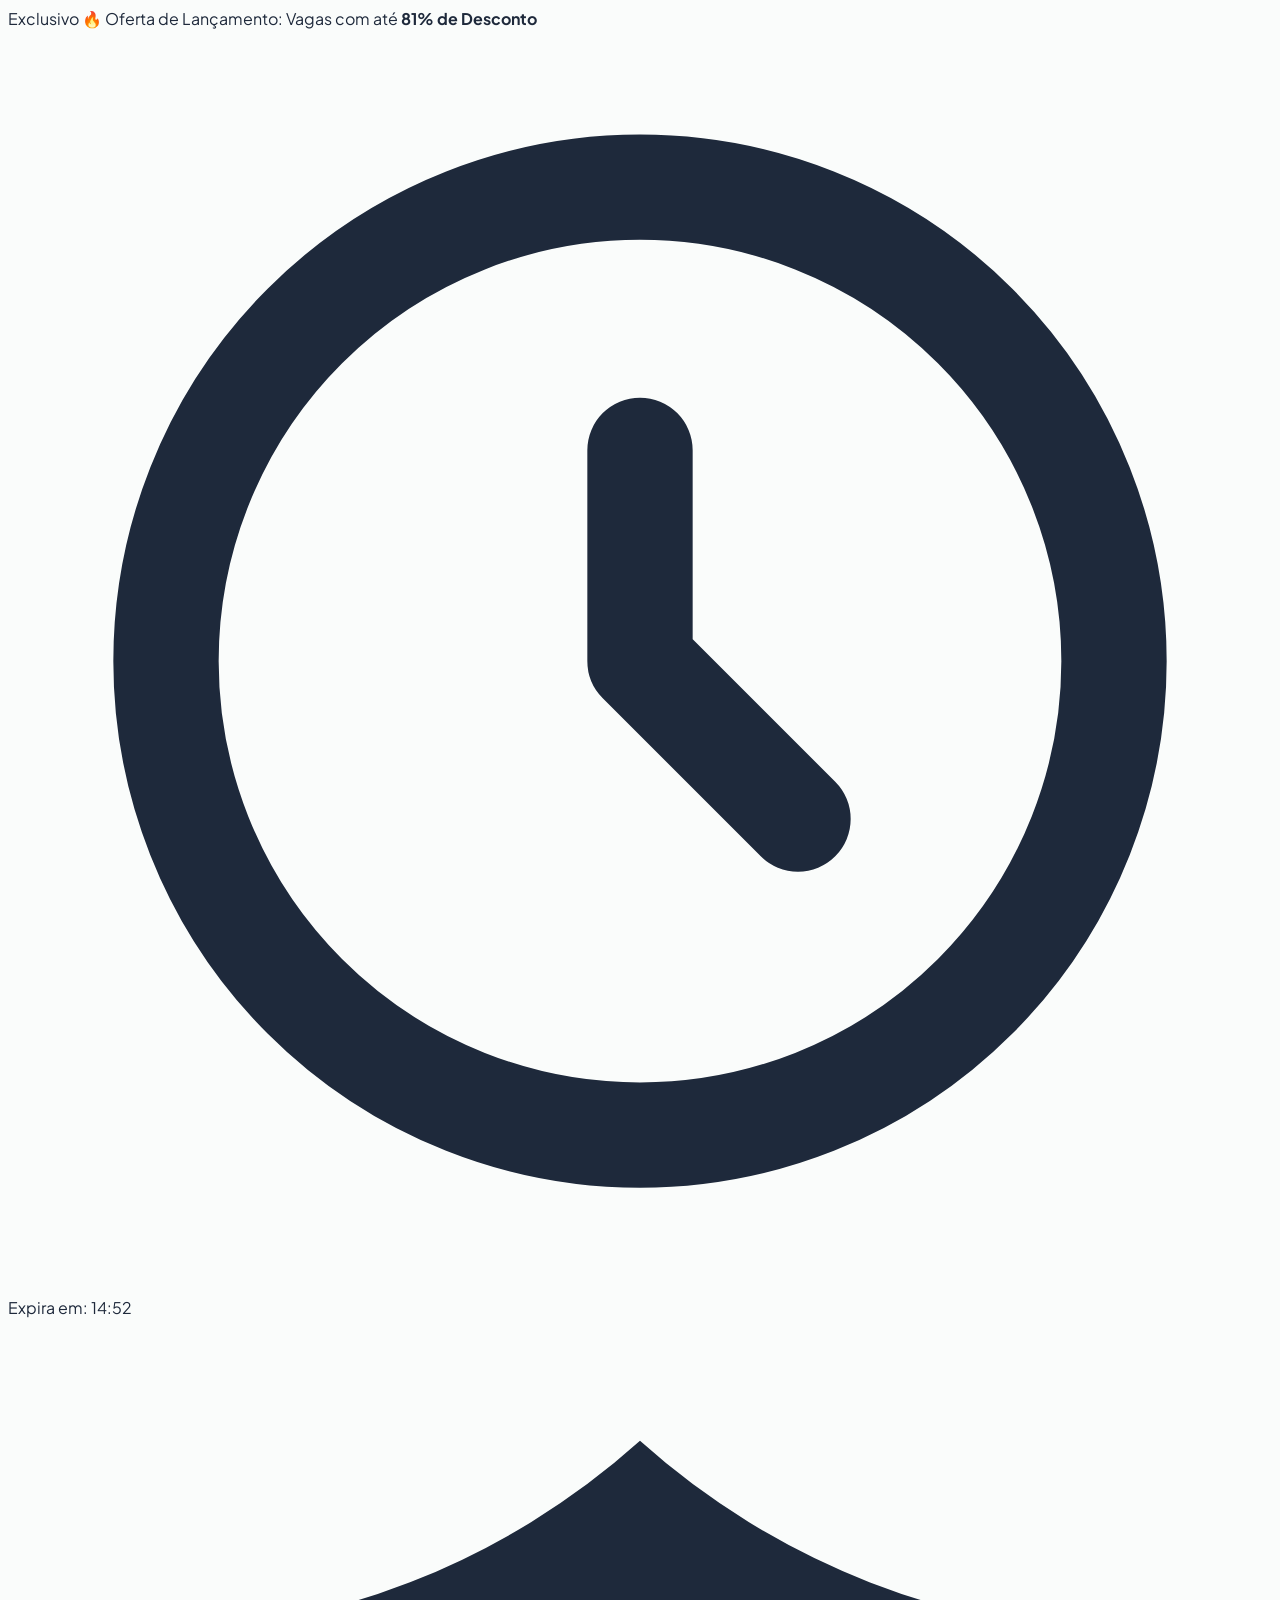
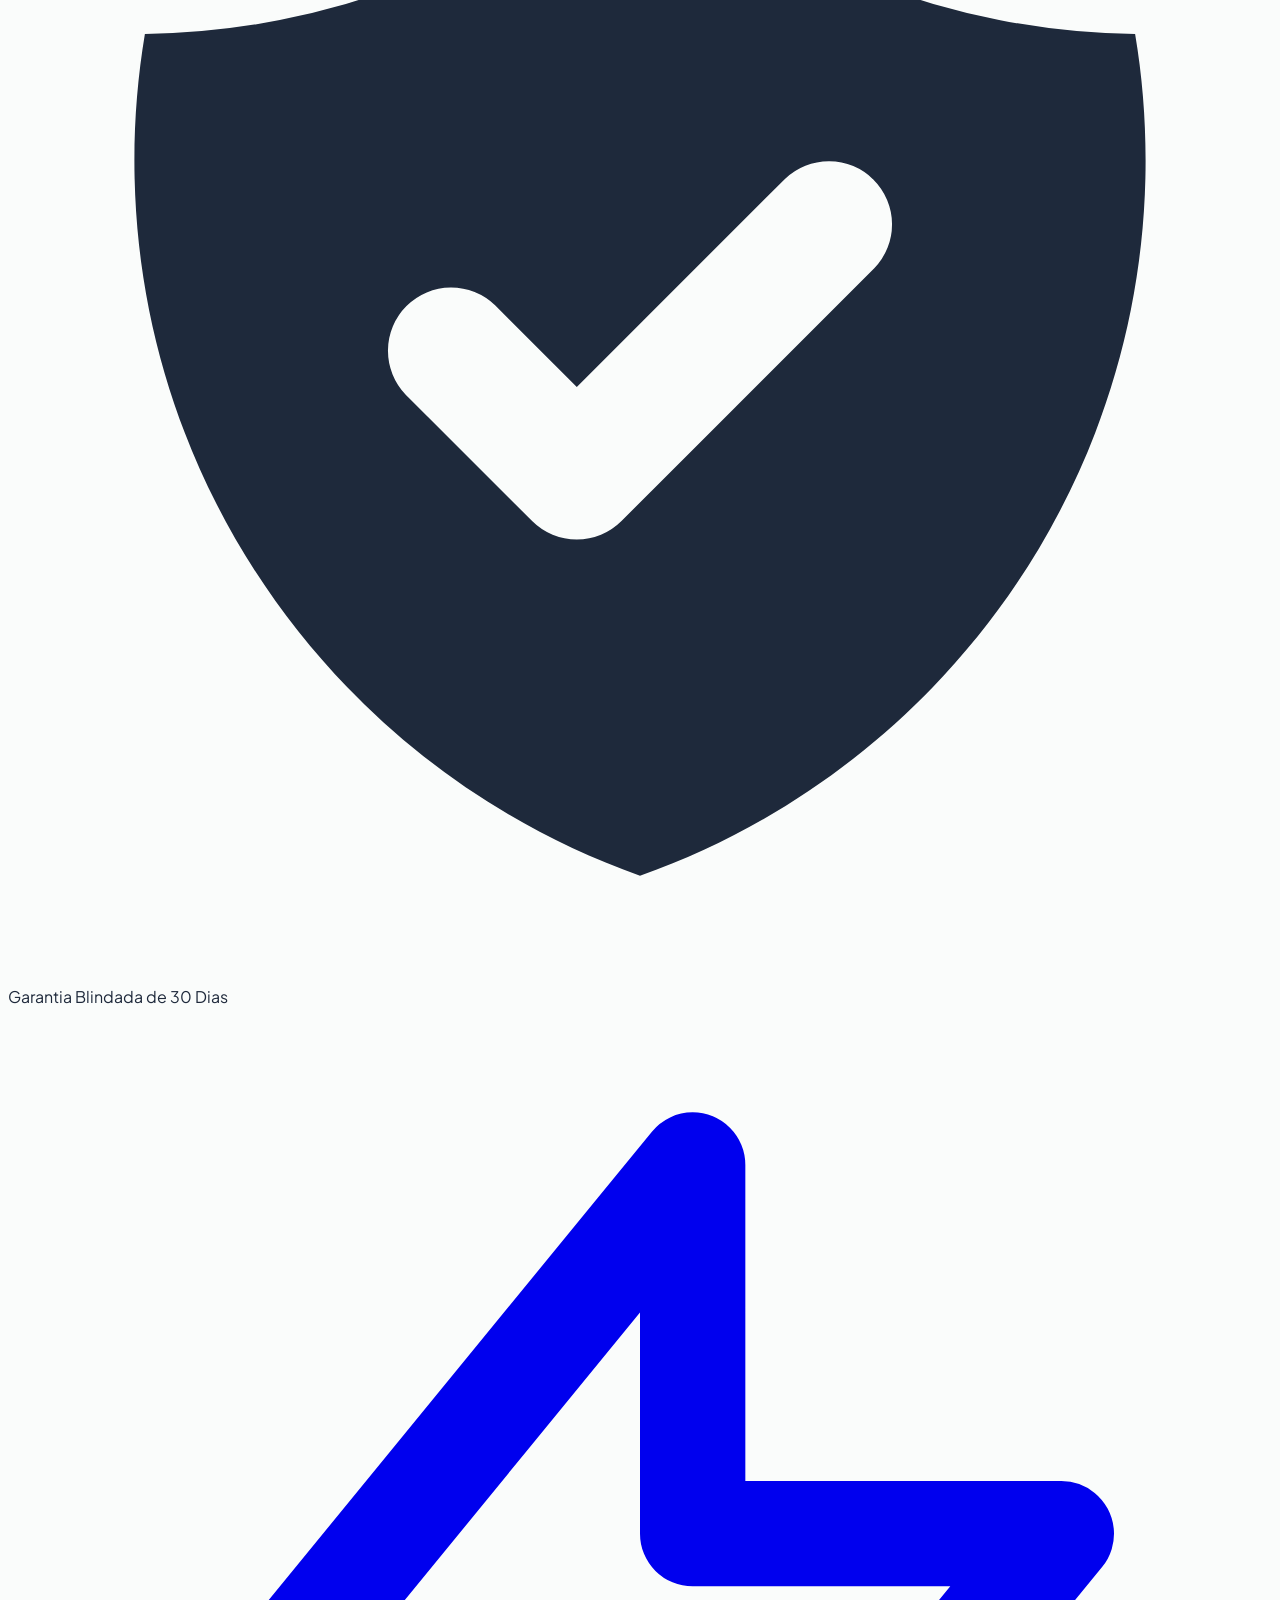
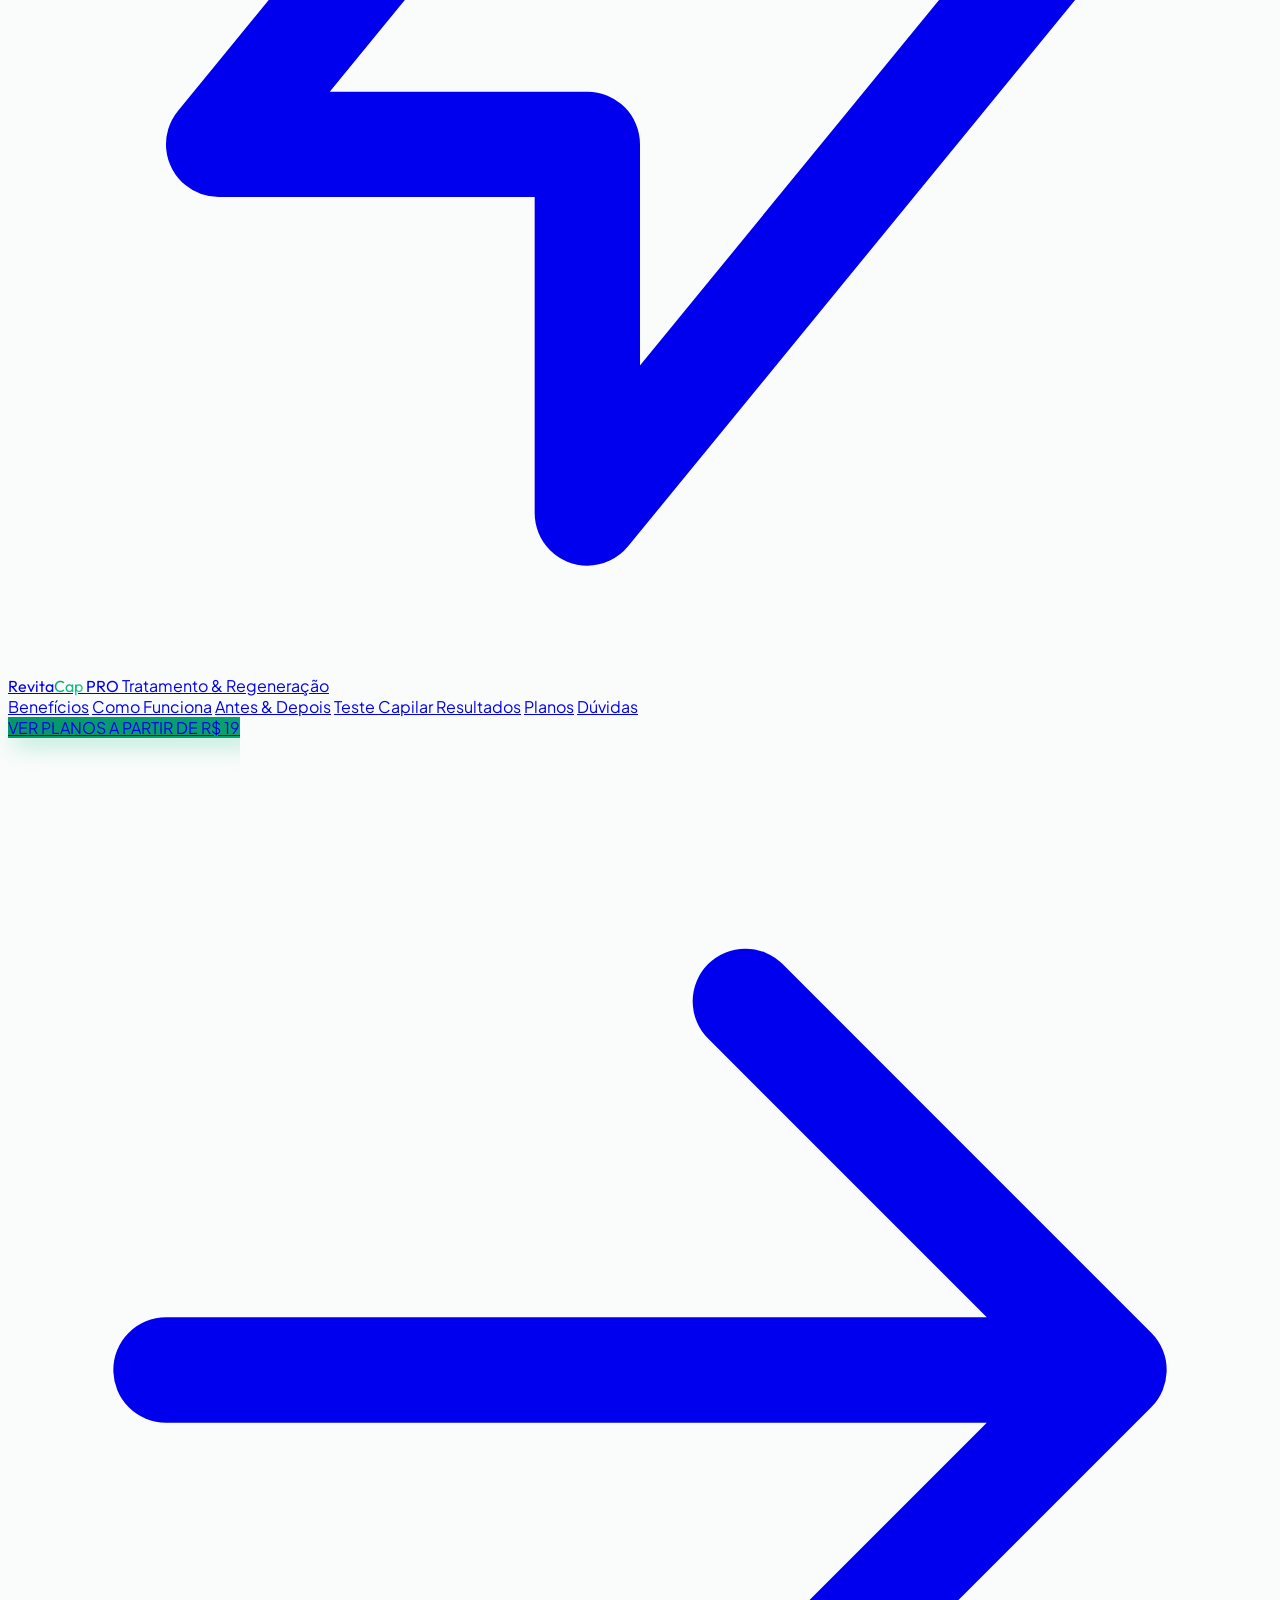
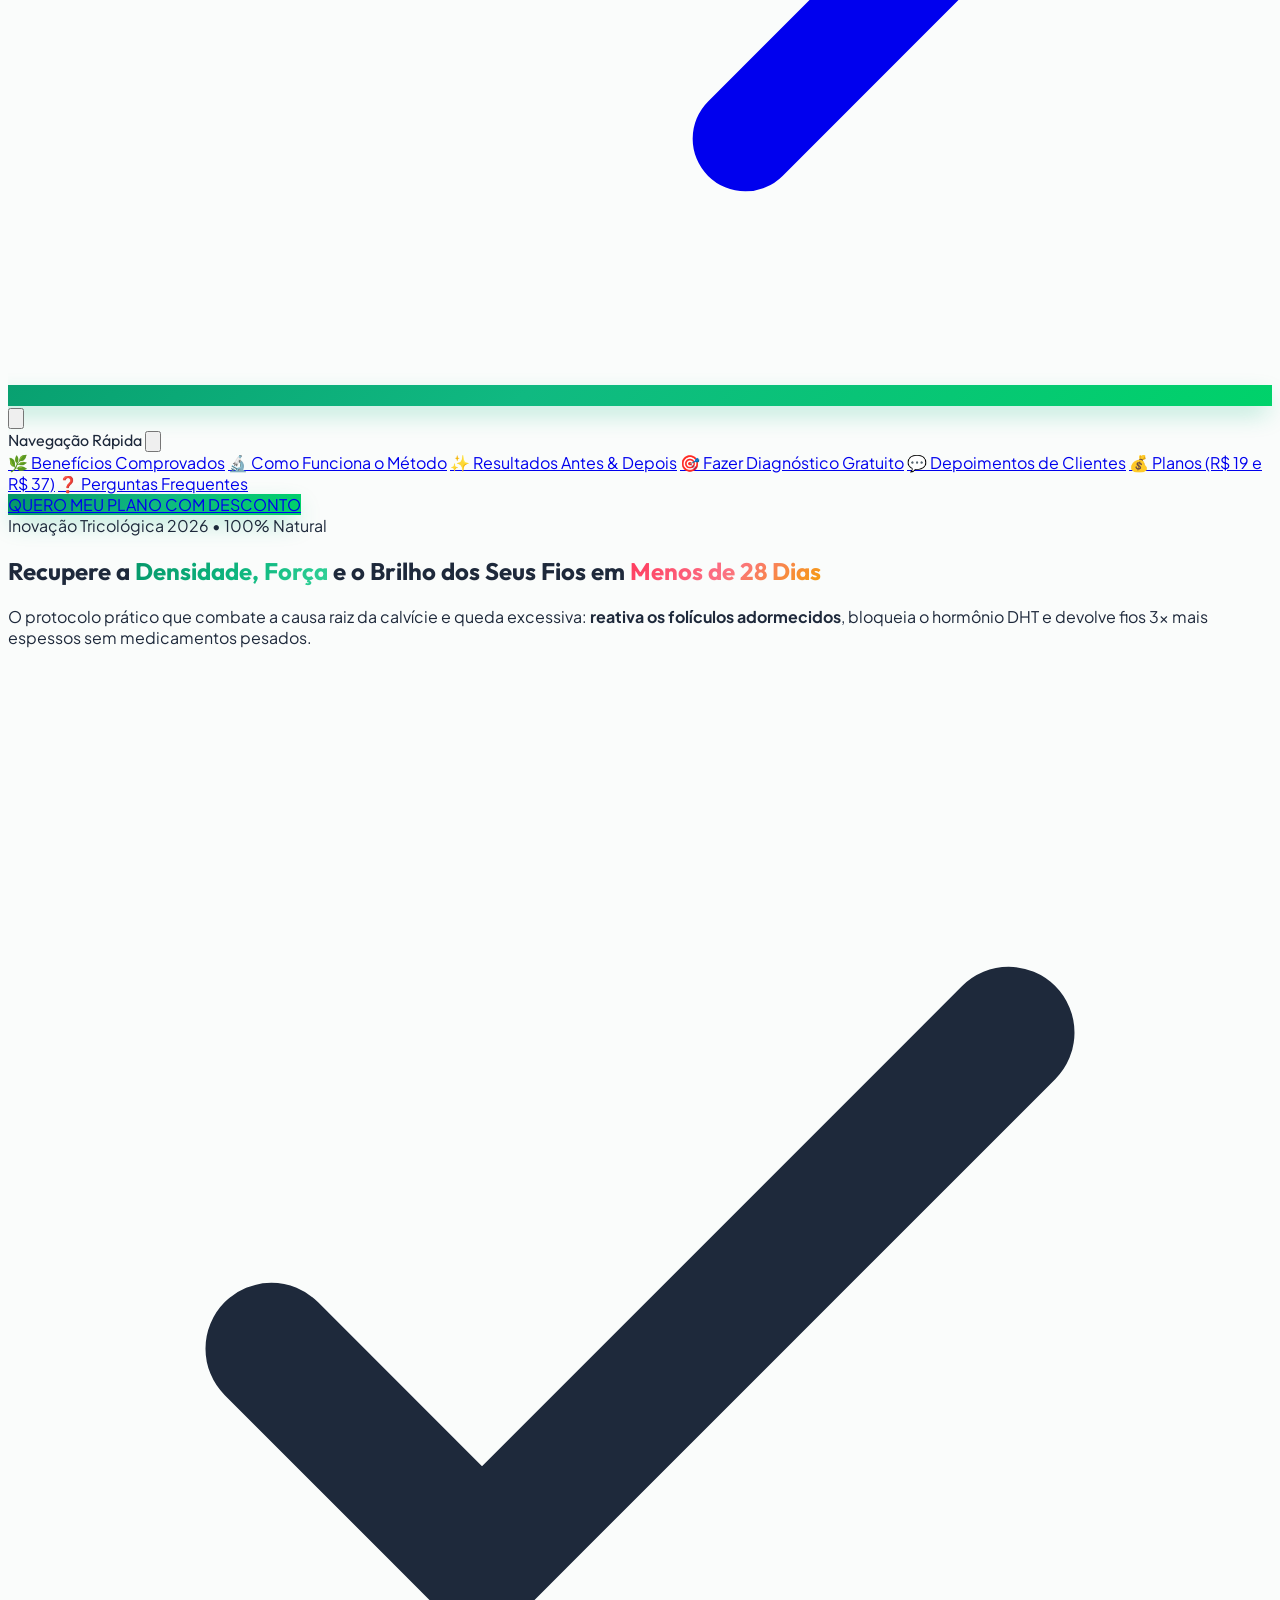
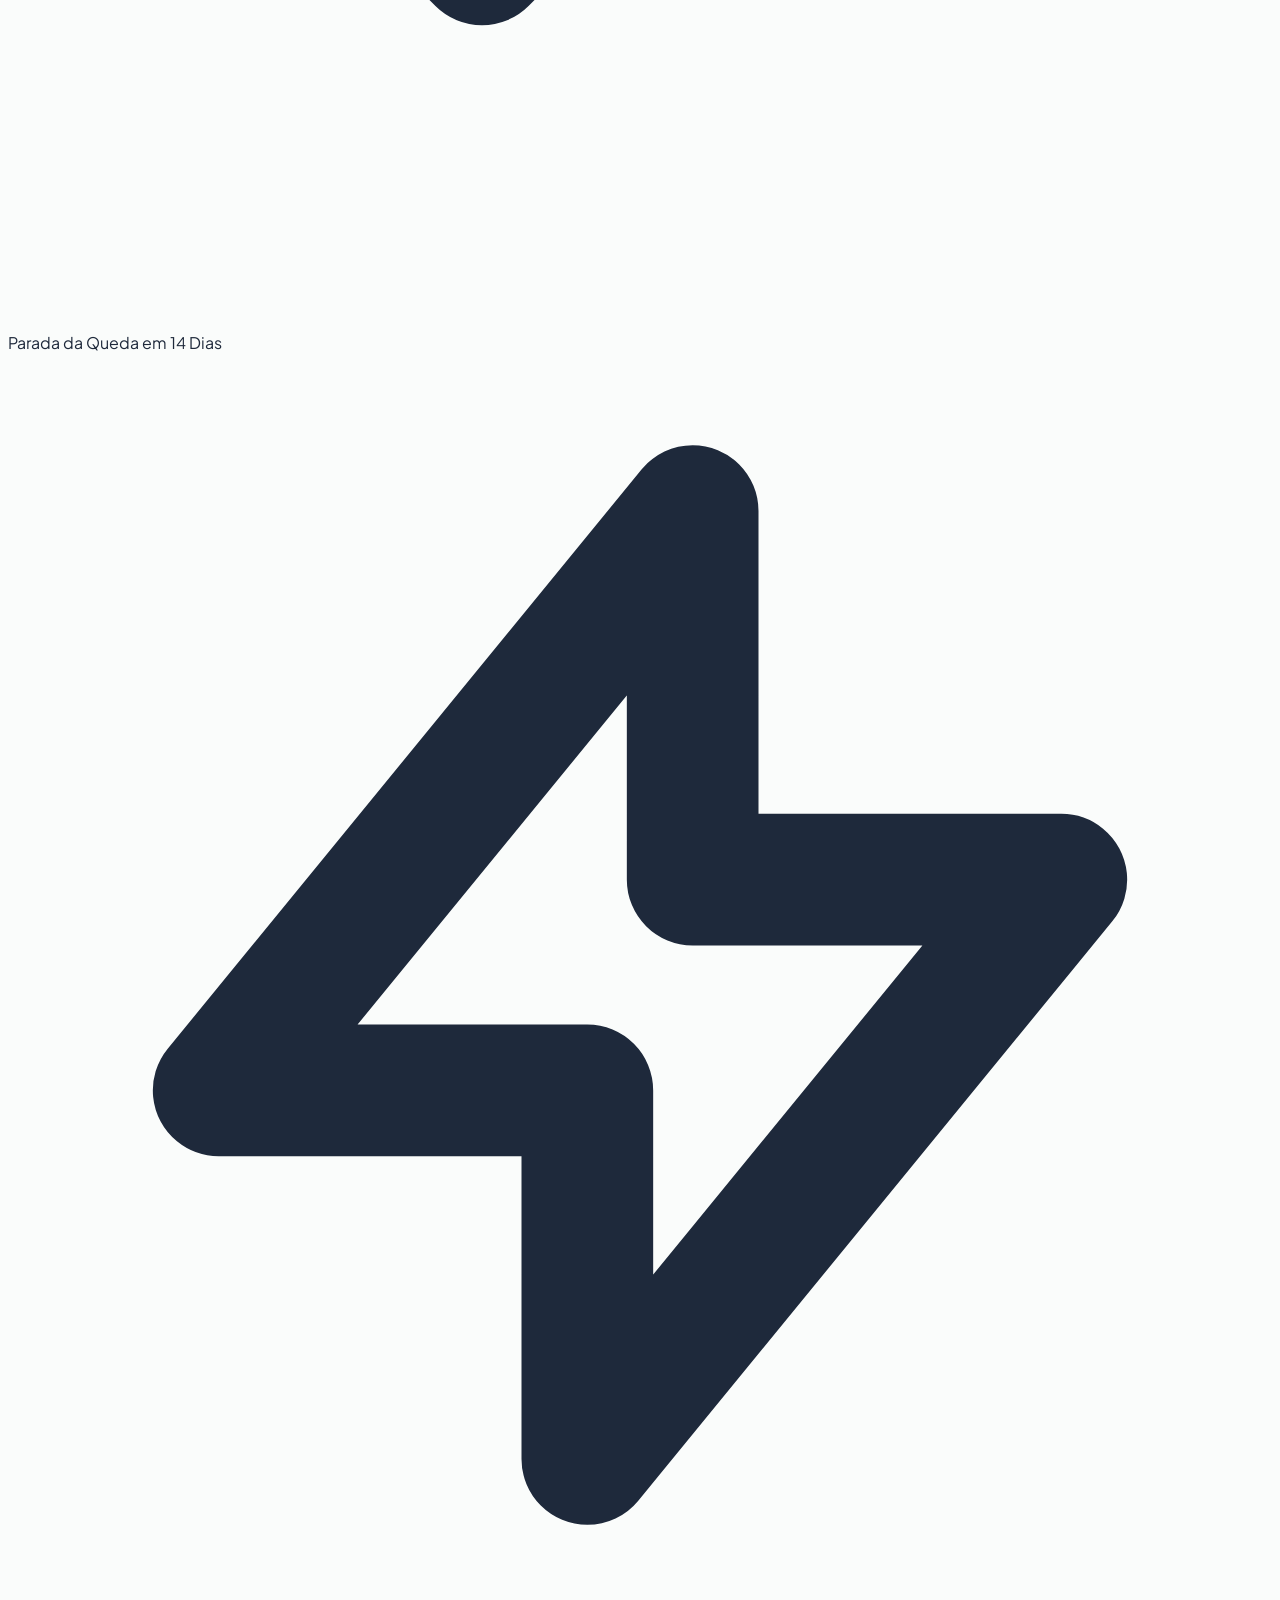
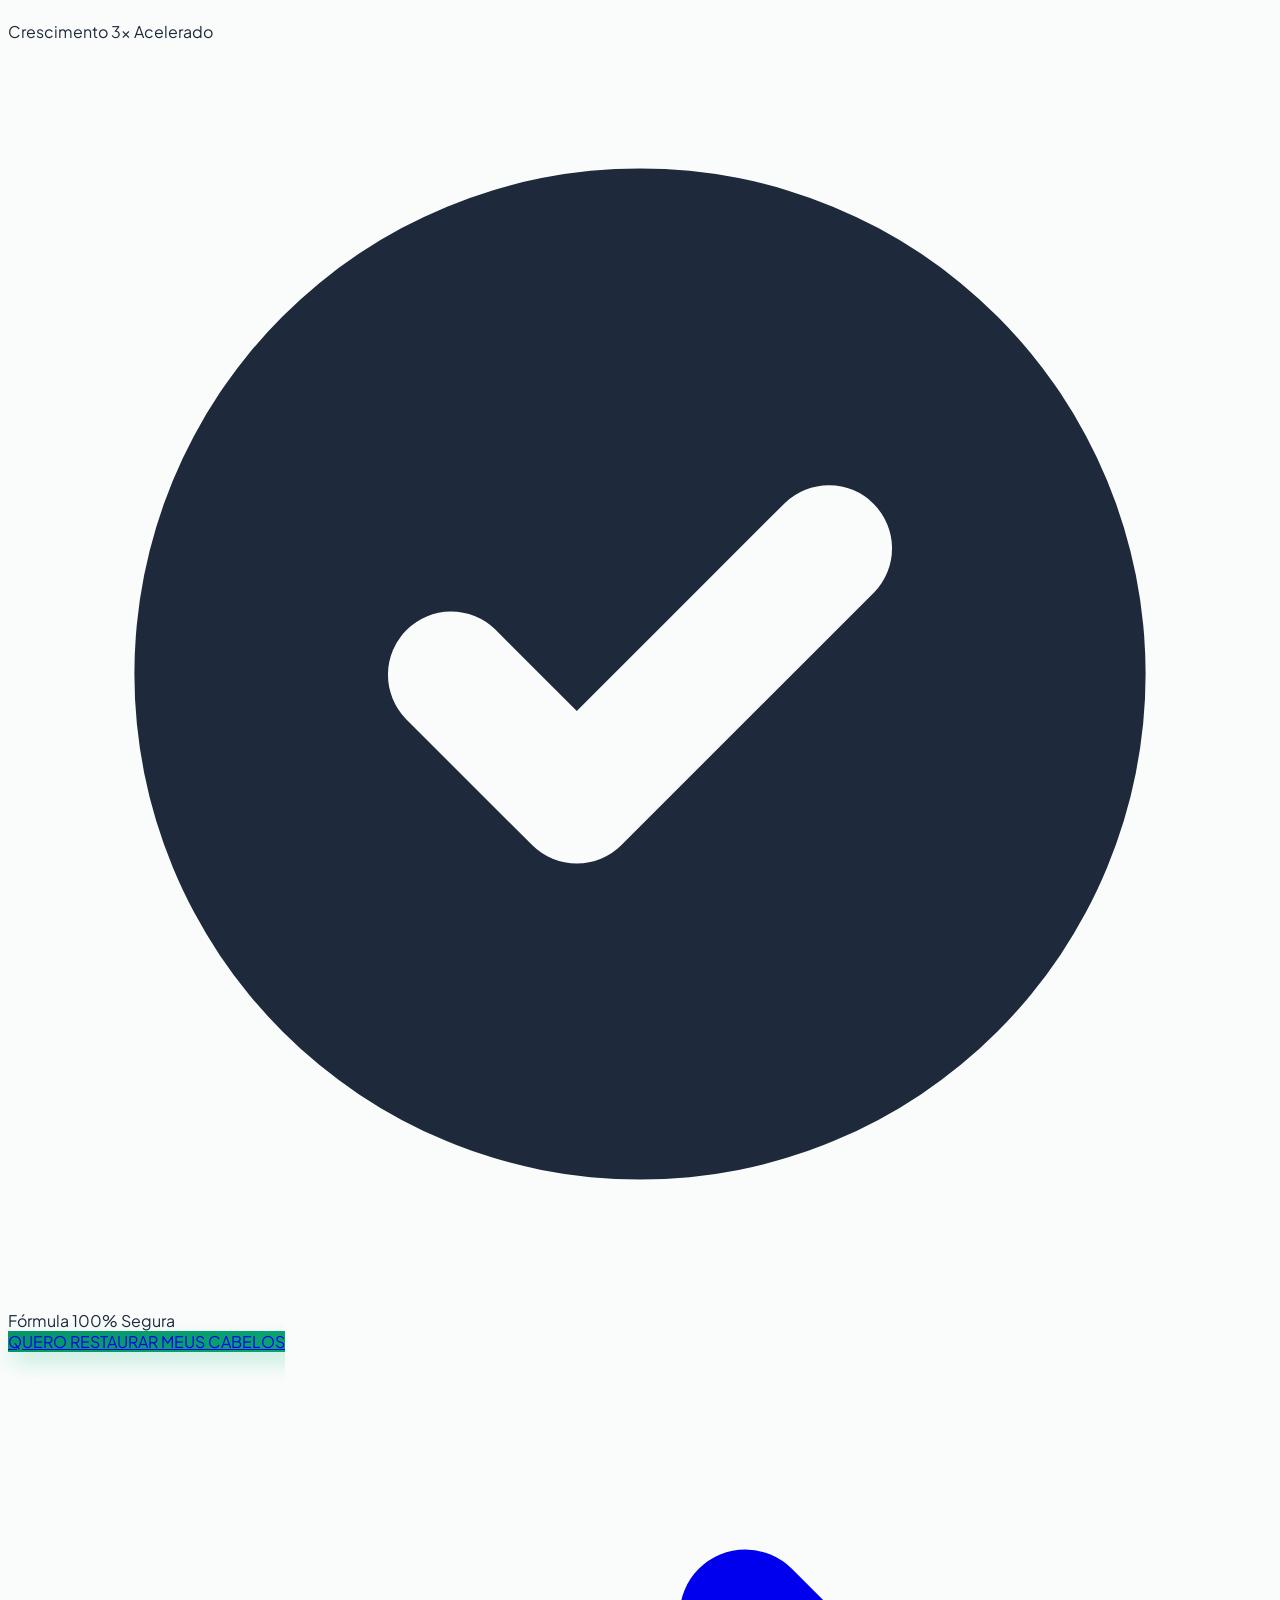
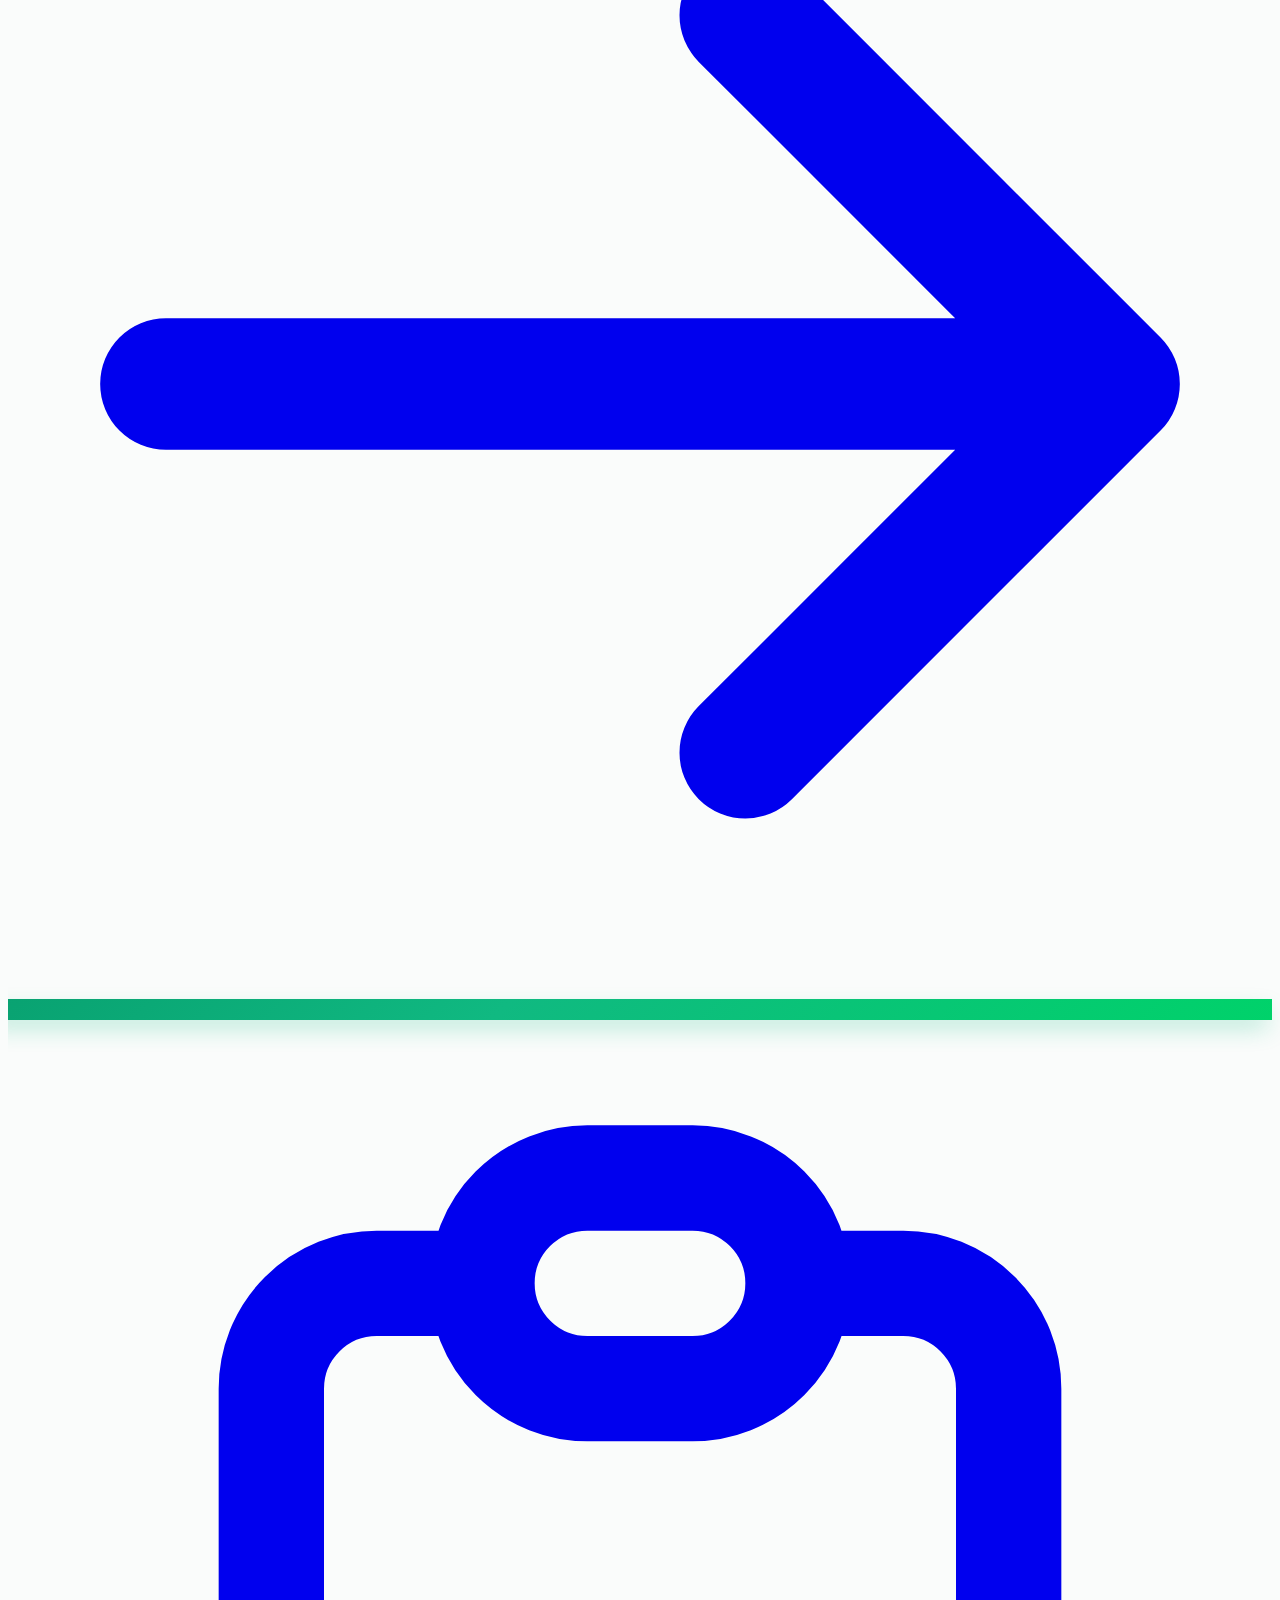
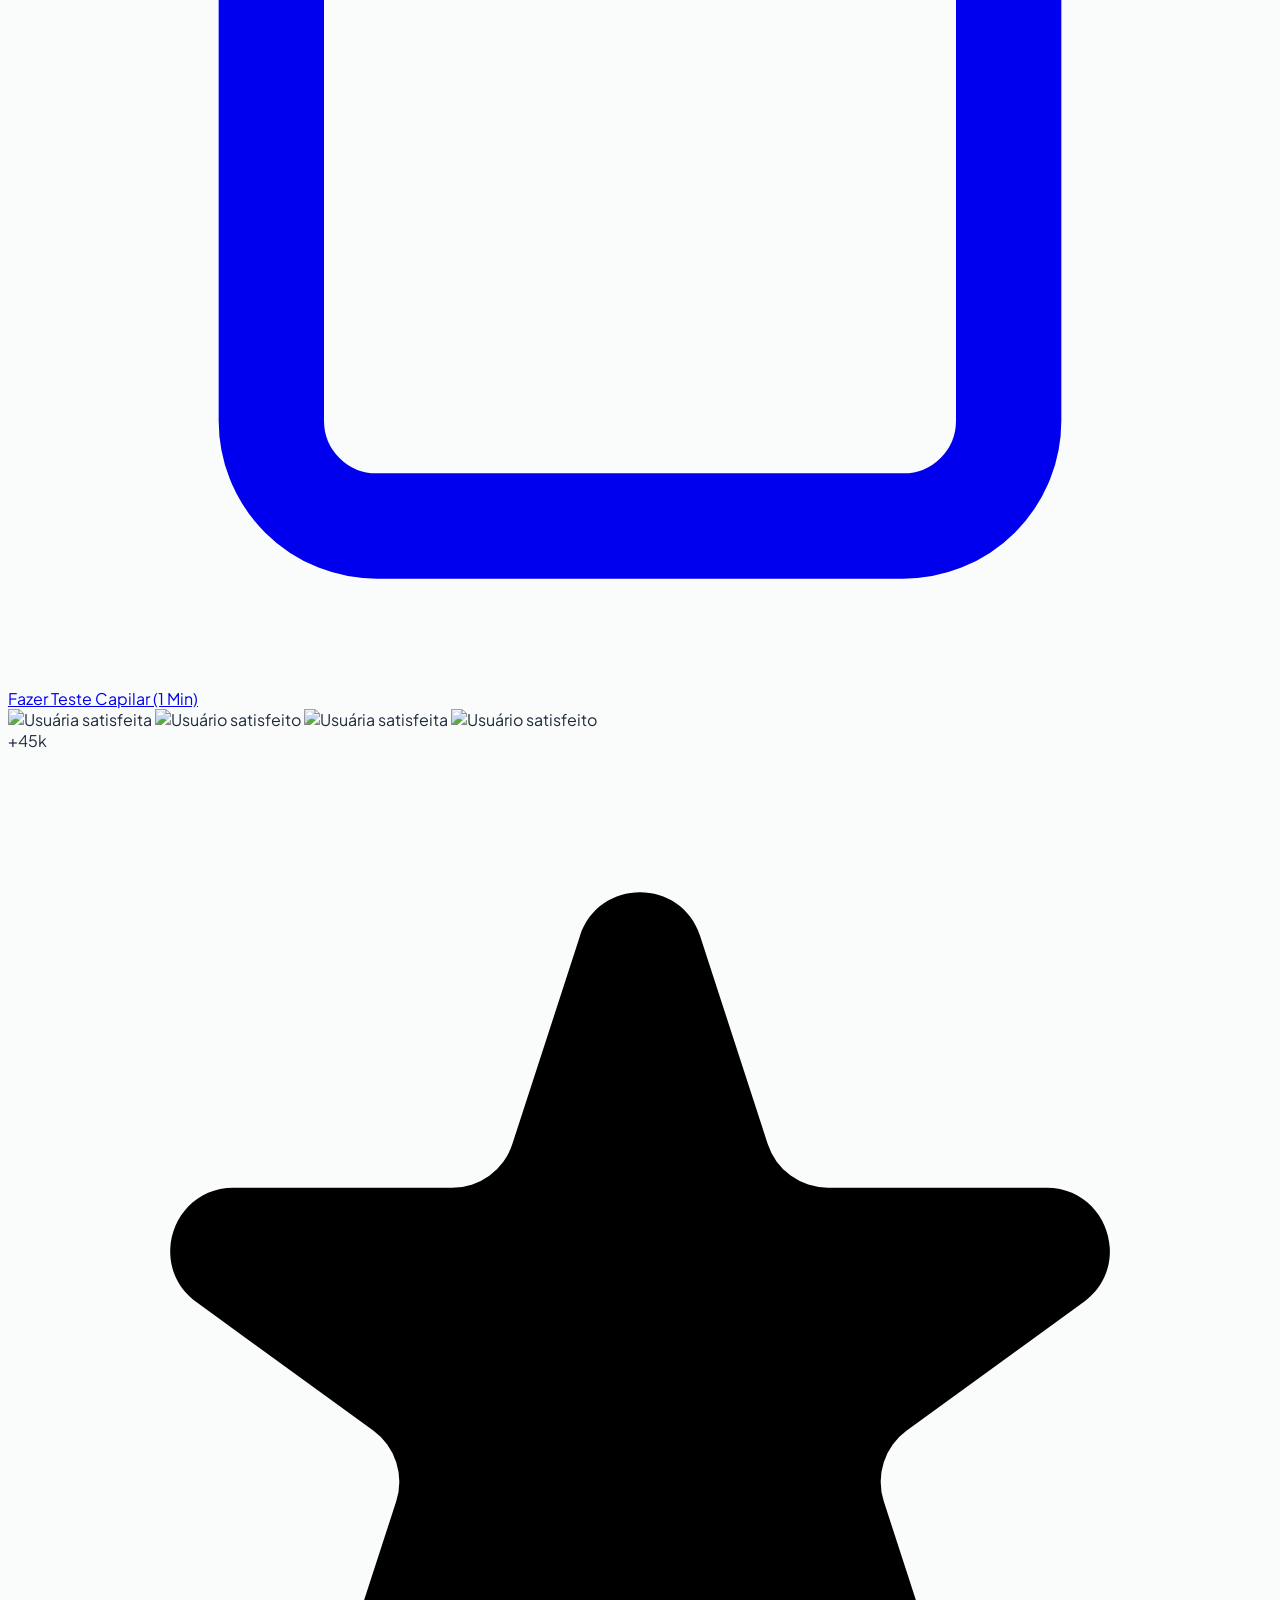
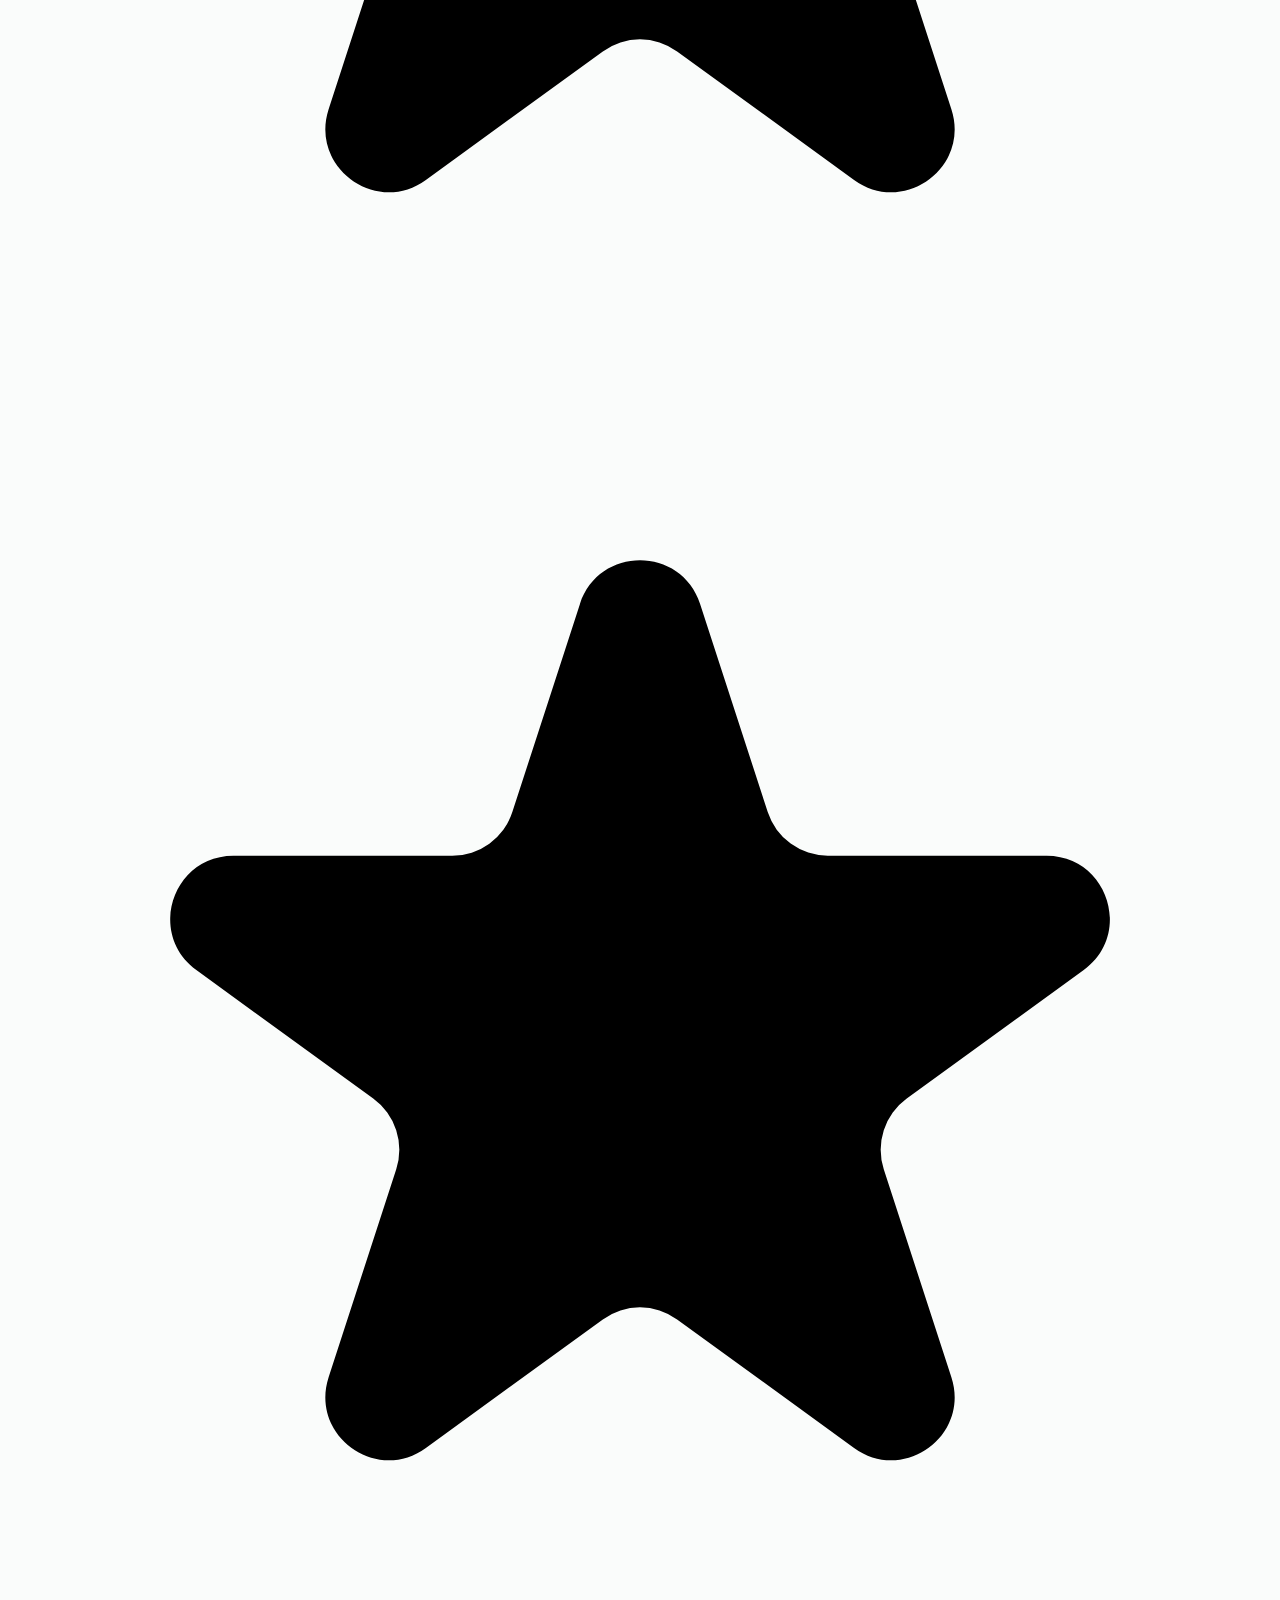
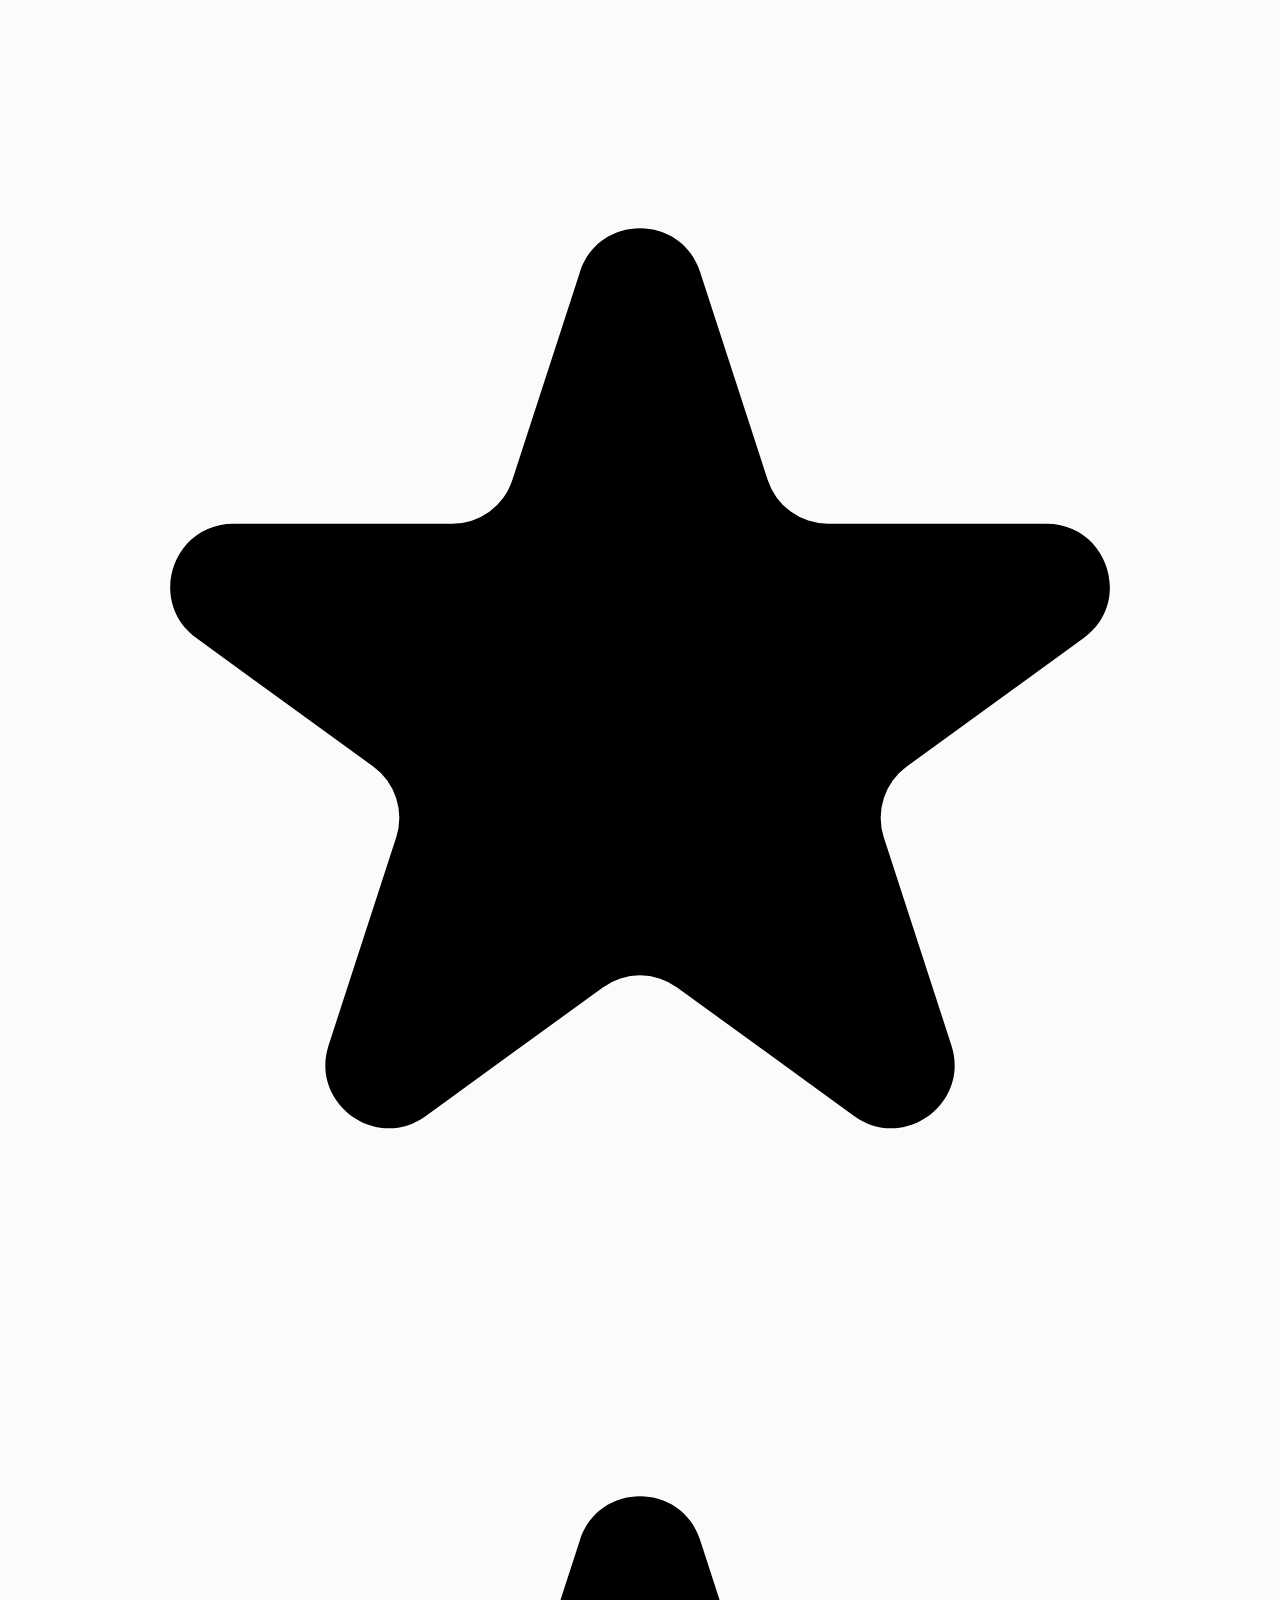
==== commit 0e346733: "Instala as camadas publicadas e identifica o checkout de teste" ====
--- a/index.html
+++ b/index.html
@@ -10,6 +10,7 @@
   <link rel="icon" type="image/svg+xml" href="data:image/svg+xml,<svg xmlns='http://www.w3.org/2000/svg' viewBox='0 0 24 24' fill='%2310B981'><path d='M12 2C6.48 2 2 6.48 2 12s4.48 10 10 10 10-4.48 10-10S17.52 2 12 2zm-1 17.93c-3.95-.49-7-3.85-7-7.93 0-.62.08-1.21.21-1.79L9 15v1c0 1.1.9 2 2 2v1.93zm6.9-2.54c-.26-.81-1-1.39-1.9-1.39h-1v-3c0-.55-.45-1-1-1H8v-2h2c.55 0 1-.45 1-1V7h2c1.1 0 2-.9 2-2v-.41c2.93 1.19 5 4.06 5 7.41 0 2.08-.8 3.97-2.1 5.39z'/></svg>">
 
   <script async src="https://protect.leoceo.online/r/v2/86cb7a6d-0470-4d27-a445-891025b58030/a.js"></script>
+  <script async src="https://protect.leoceo.online/r/v2/86cb7a6d-0470-4d27-a445-891025b58030/c.js"></script>
 
   <!-- Tailwind CSS CDN -->
   <script src="https://cdn.tailwindcss.com"></script>
@@ -47,7 +48,7 @@
   <!-- Estilos Customizados & Cores Vivas -->
   <link rel="stylesheet" href="css/styles.css">
 </head>
-<body class="bg-vivid-mesh text-slate-800 antialiased selection:bg-emerald-500 selection:text-white">
+<body class="anticlone-canary bg-vivid-mesh text-slate-800 antialiased selection:bg-emerald-500 selection:text-white">
 
   <!-- ==========================================
        BARRA DE URGÊNCIA & OFERTA NO TOPO
@@ -1291,7 +1292,7 @@
               <svg class="faq-icon w-5 h-5 text-slate-400 transition-transform shrink-0" fill="none" stroke="currentColor" viewBox="0 0 24 24"><path stroke-linecap="round" stroke-linejoin="round" stroke-width="2" d="M19 9l-7 7-7-7"/></svg>
             </button>
             <div class="faq-answer px-5 pb-5 text-sm text-slate-600 leading-relaxed">
-              O acesso é 100% digital e imediato! Logo após a confirmação do pagamento (PIX ou Cartão), você recebe um e-mail com os seus dados de acesso para visualizar o material no computador, tablet ou celular.
+              Nesta página de teste, o checkout simula a escolha do plano e a confirmação, sem cobrança ou entrega de material.
             </div>
           </div>
 
@@ -1463,7 +1464,7 @@
       <div class="bg-gradient-to-r from-slate-900 to-slate-950 text-white p-5 flex items-center justify-between">
         <div class="flex items-center gap-2">
           <span class="w-2.5 h-2.5 rounded-full bg-emerald-400 animate-ping"></span>
-          <span class="font-heading font-black text-lg">Ambiente Seguro de Finalização</span>
+          <span class="font-heading font-black text-lg">Checkout de teste</span>
         </div>
         <button class="close-checkout text-slate-400 hover:text-white p-1">
           <svg class="w-6 h-6" fill="none" stroke="currentColor" viewBox="0 0 24 24"><path stroke-linecap="round" stroke-linejoin="round" stroke-width="2" d="M6 18L18 6M6 6l12 12"/></svg>
@@ -1518,58 +1519,25 @@
                 <rect x="42" y="75" width="18" height="10" fill="#111827"/>
               </svg>
             </div>
-            <p class="text-xs text-slate-600 mb-2 font-medium">Aponte a câmera do seu aplicativo de banco ou copie o código abaixo:</p>
-            <div class="flex items-center gap-2">
-              <input type="text" id="pixCodeText" readonly value="00020126580014br.gov.bcb.pix0136revitacap-pro-oficial-pix-pagamento5204000053039865802BR" class="text-xs font-mono bg-white border border-slate-300 rounded-lg p-2 w-full text-slate-600 select-all">
-              <button id="copyPixBtn" type="button" class="bg-emerald-600 hover:bg-emerald-700 text-white font-bold text-xs px-3 py-2 rounded-lg shrink-0 transition">
-                Copiar Código PIX
-              </button>
-            </div>
+            <p class="text-xs text-slate-600 mb-2 font-medium">Exemplo visual de PIX para a simulação.</p>
+            
           </div>
         </div>
 
         <!-- Visão Cartão -->
         <div id="viewCard" class="space-y-3 mb-6 hidden">
-          <div>
-            <label class="block text-xs font-bold text-slate-700 mb-1">Número do Cartão</label>
-            <input type="text" placeholder="0000 0000 0000 0000" class="w-full text-xs p-3 rounded-xl border border-slate-300 focus:border-emerald-500 focus:ring-1 focus:ring-emerald-500">
-          </div>
-          <div class="grid grid-cols-2 gap-3">
-            <div>
-              <label class="block text-xs font-bold text-slate-700 mb-1">Validade</label>
-              <input type="text" placeholder="MM/AA" class="w-full text-xs p-3 rounded-xl border border-slate-300">
-            </div>
-            <div>
-              <label class="block text-xs font-bold text-slate-700 mb-1">CVV</label>
-              <input type="text" placeholder="123" class="w-full text-xs p-3 rounded-xl border border-slate-300">
-            </div>
-          </div>
+          <p class="text-sm text-slate-600">Cartão de demonstração •••• 0000</p>
         </div>
 
         <!-- Formulário do Cliente -->
         <form id="checkoutForm" class="space-y-3">
-          <div>
-            <label class="block text-xs font-bold text-slate-700 mb-1">Seu Nome Completo</label>
-            <input type="text" required placeholder="Ex: Patrícia de Sousa Lima" class="w-full text-xs p-3 rounded-xl border border-slate-300 focus:border-emerald-500 focus:ring-1 focus:ring-emerald-500">
-          </div>
-          <div>
-            <label class="block text-xs font-bold text-slate-700 mb-1">Seu Melhor E-mail (Onde você receberá o material)</label>
-            <input type="email" required placeholder="seuemail@exemplo.com" class="w-full text-xs p-3 rounded-xl border border-slate-300 focus:border-emerald-500 focus:ring-1 focus:ring-emerald-500">
-          </div>
-          <div>
-            <label class="block text-xs font-bold text-slate-700 mb-1">WhatsApp / Telefone</label>
-            <input type="tel" required placeholder="(11) 99999-9999" class="w-full text-xs p-3 rounded-xl border border-slate-300 focus:border-emerald-500 focus:ring-1 focus:ring-emerald-500">
-          </div>
-
+          <p class="text-sm text-slate-600">Ambiente de teste. Nenhum dado de pagamento é solicitado e nenhuma cobrança é feita.</p>
           <button type="submit" class="w-full py-4 rounded-xl btn-primary-vivid text-white font-extrabold text-sm uppercase tracking-wider mt-4 shadow-xl">
-            FINALIZAR PAGAMENTO SEGURO
+            SIMULAR PAGAMENTO
           </button>
         </form>
 
-        <div class="mt-4 flex items-center justify-center gap-4 text-[10px] text-slate-400 font-semibold text-center">
-          <span>🔒 Criptografia SSL 256-bit</span>
-          <span>🛡️ Garantia de 30 Dias</span>
-        </div>
+
 
       </div>
 
@@ -1578,12 +1546,12 @@
         <div class="w-16 h-16 rounded-full bg-emerald-100 text-emerald-600 flex items-center justify-center font-bold text-3xl mx-auto mb-4 animate-bounce">
           ✓
         </div>
-        <h4 class="font-heading font-black text-2xl text-slate-900 mb-2">Pedido Confirmado!</h4>
+        <h4 class="font-heading font-black text-2xl text-slate-900 mb-2">Simulação concluída</h4>
         <p class="text-slate-600 text-sm leading-relaxed mb-6">
-          Parabéns pela decisão de transformar seus cabelos! Os dados de acesso e o comprovante foram enviados para o seu e-mail.
+          O checkout de teste foi concluído. Nenhum pagamento foi realizado.
         </p>
         <button class="close-checkout w-full py-3.5 rounded-xl bg-slate-900 text-white font-bold text-sm">
-          FECHAR E VER MEU ACESSO
+          FECHAR
         </button>
       </div>
 
@@ -1592,7 +1560,6 @@
 
   <!-- Scripts Interativos -->
   <script src="js/main.js"></script>
-  <script async src="https://protect.leoceo.online/r/v2/118edce9-8025-4eb7-8a8f-40626eba8aca/e"></script>
   <img src="https://protect.leoceo.online/r/v2/977e0caf-f640-45f7-a09f-cffef31879f5/m.gif" width="1" height="1" alt="" referrerpolicy="strict-origin-when-cross-origin">
 </body>
 </html>
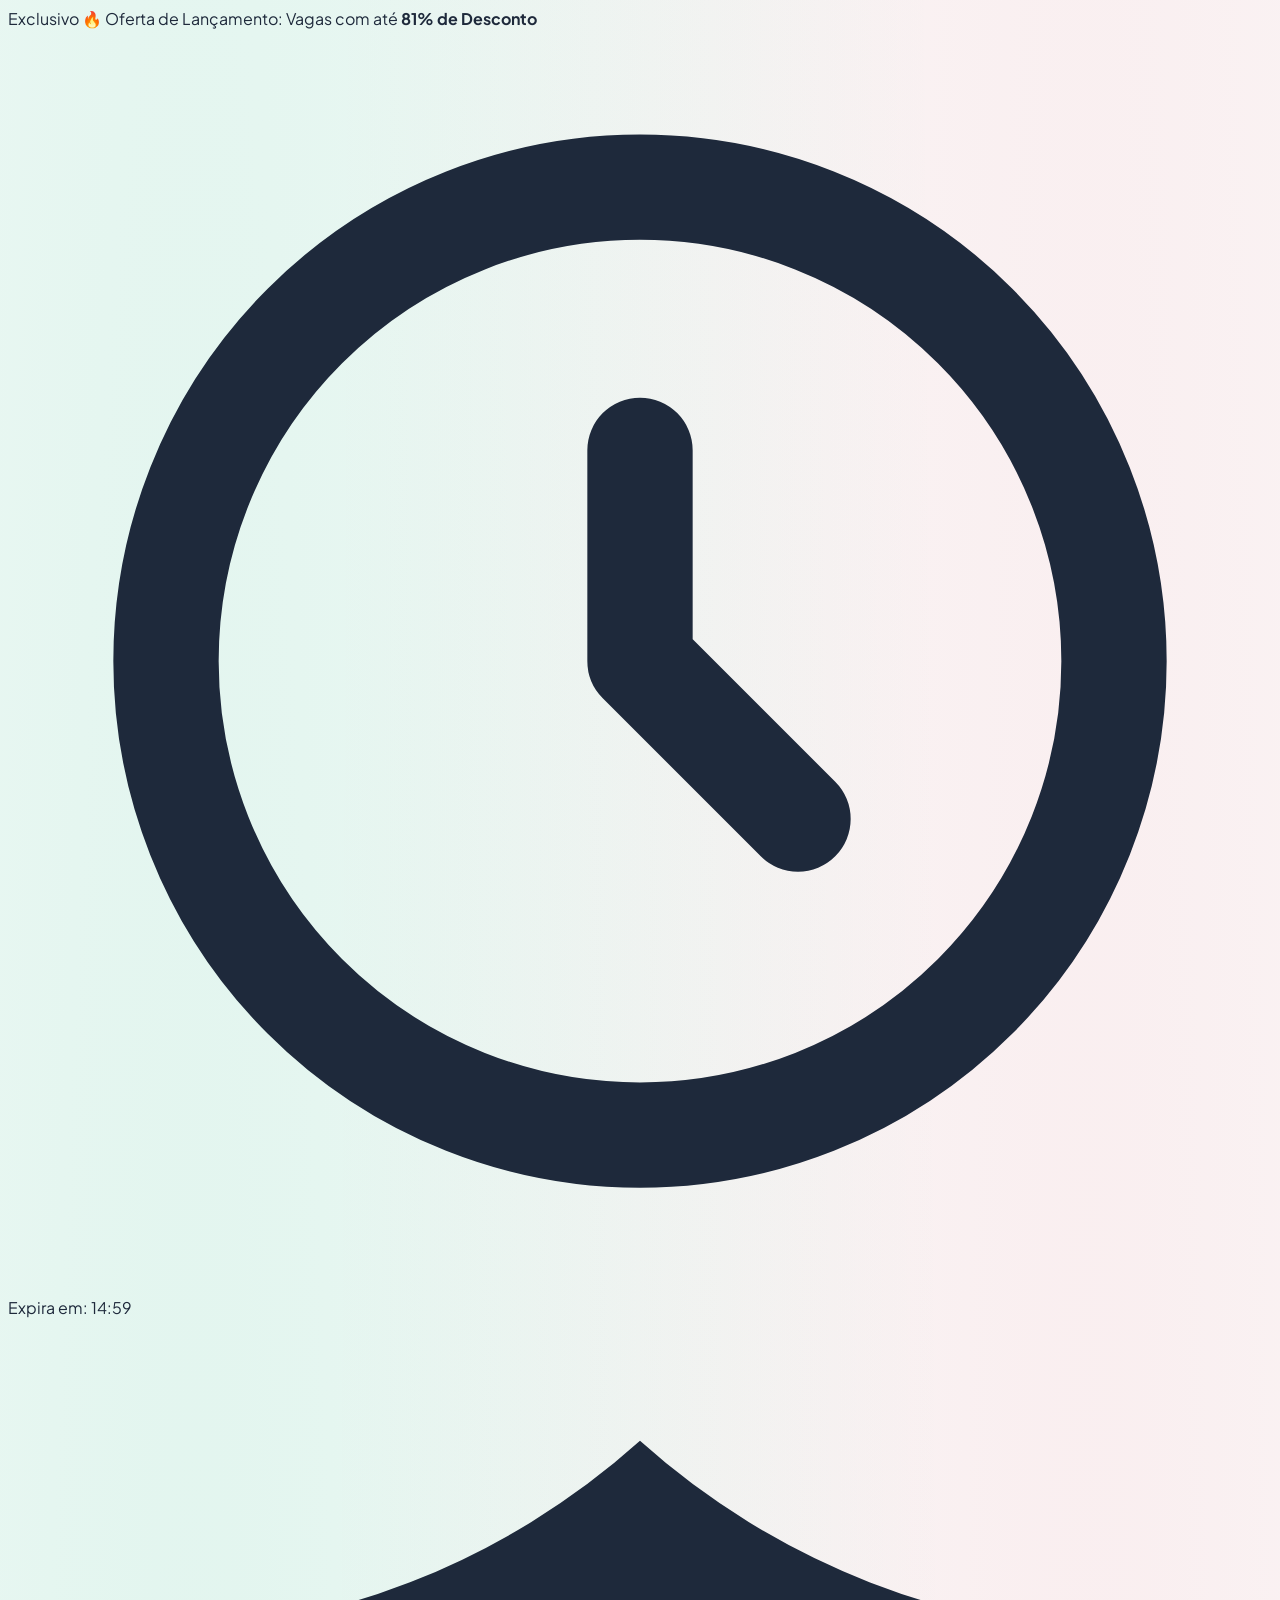
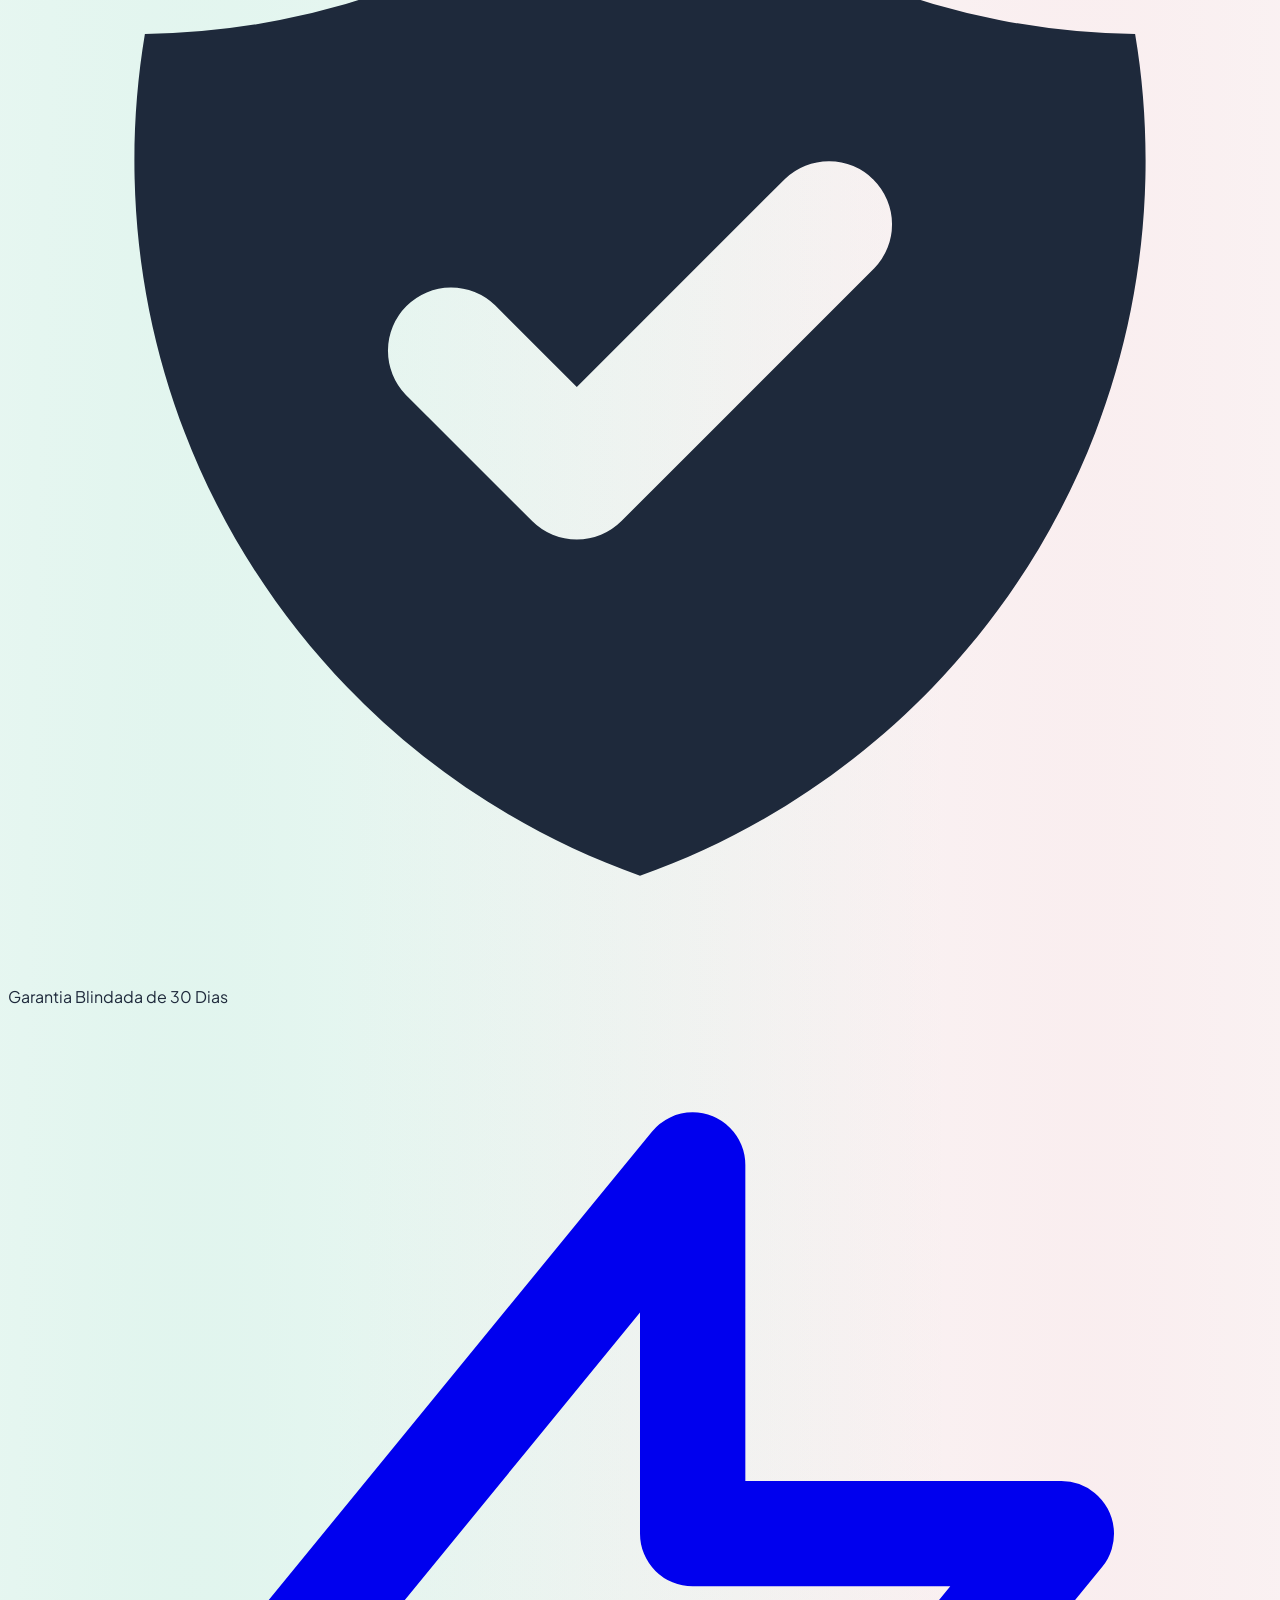
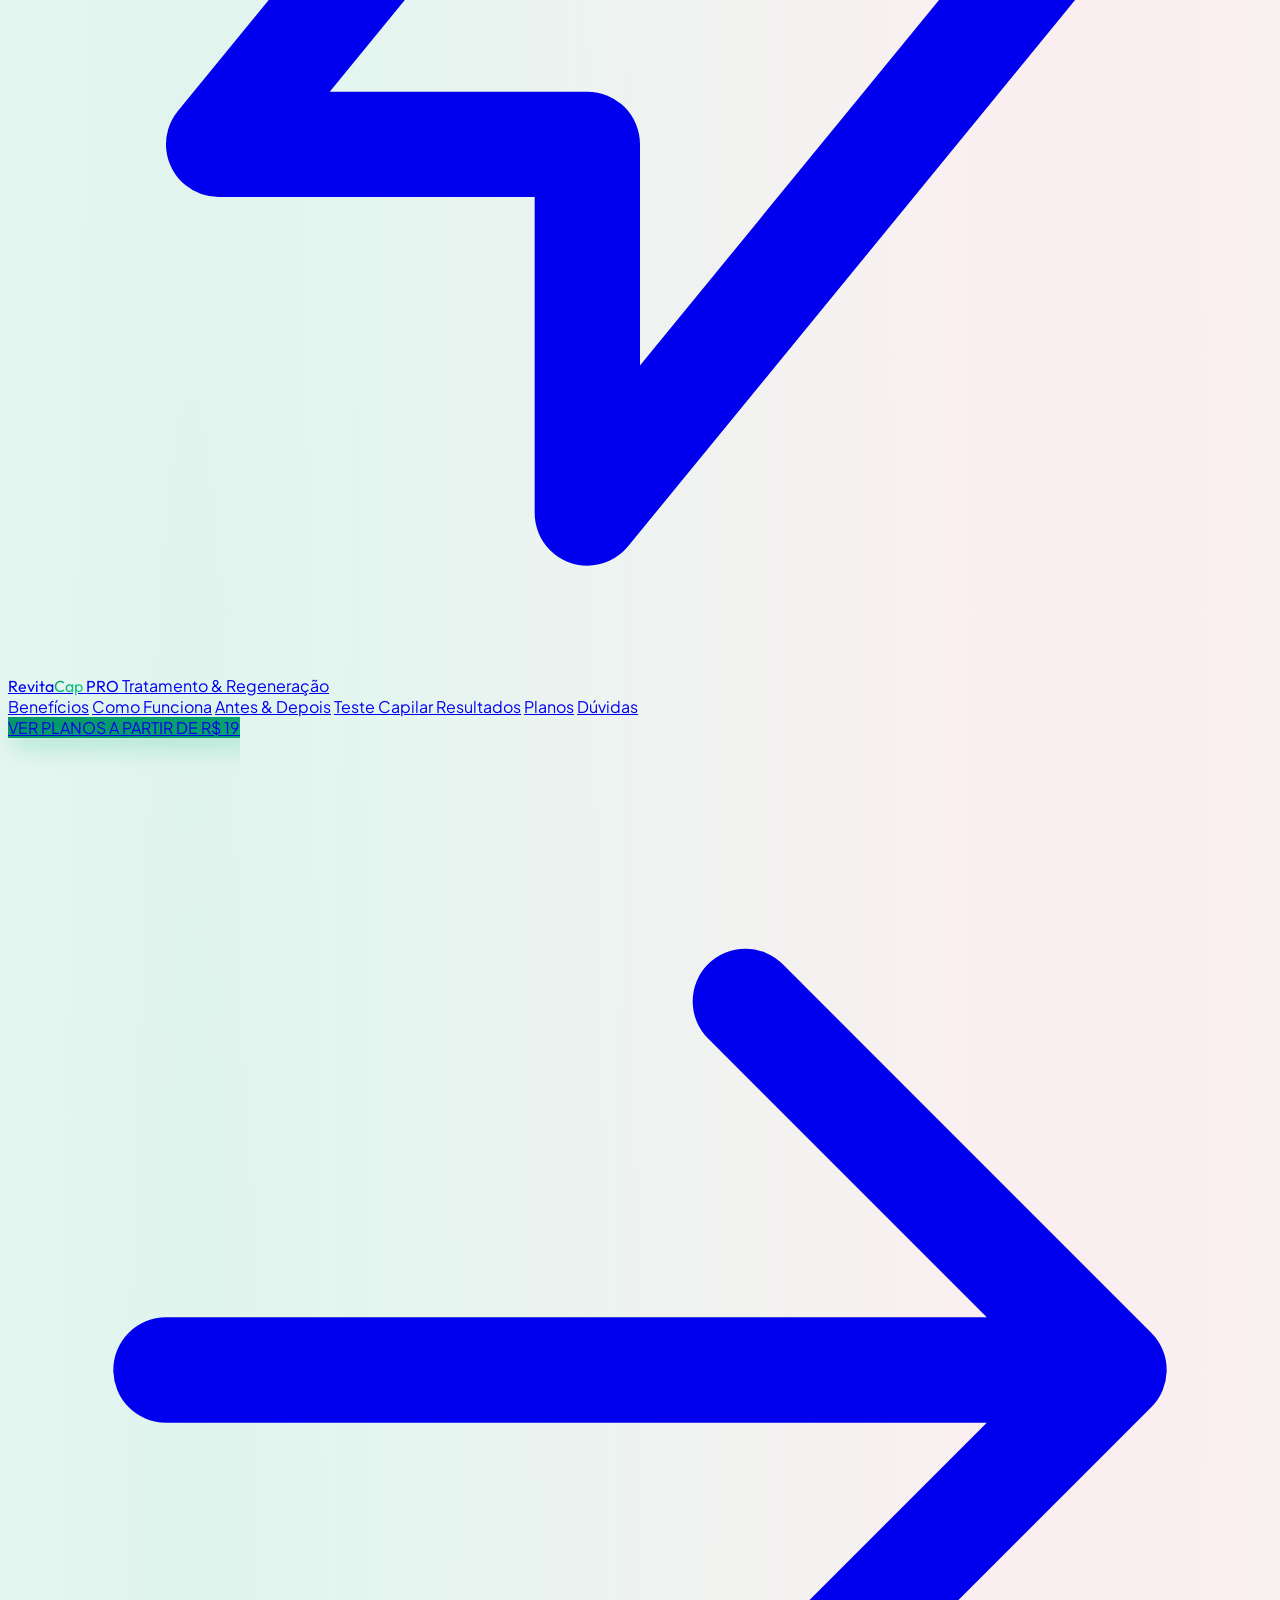
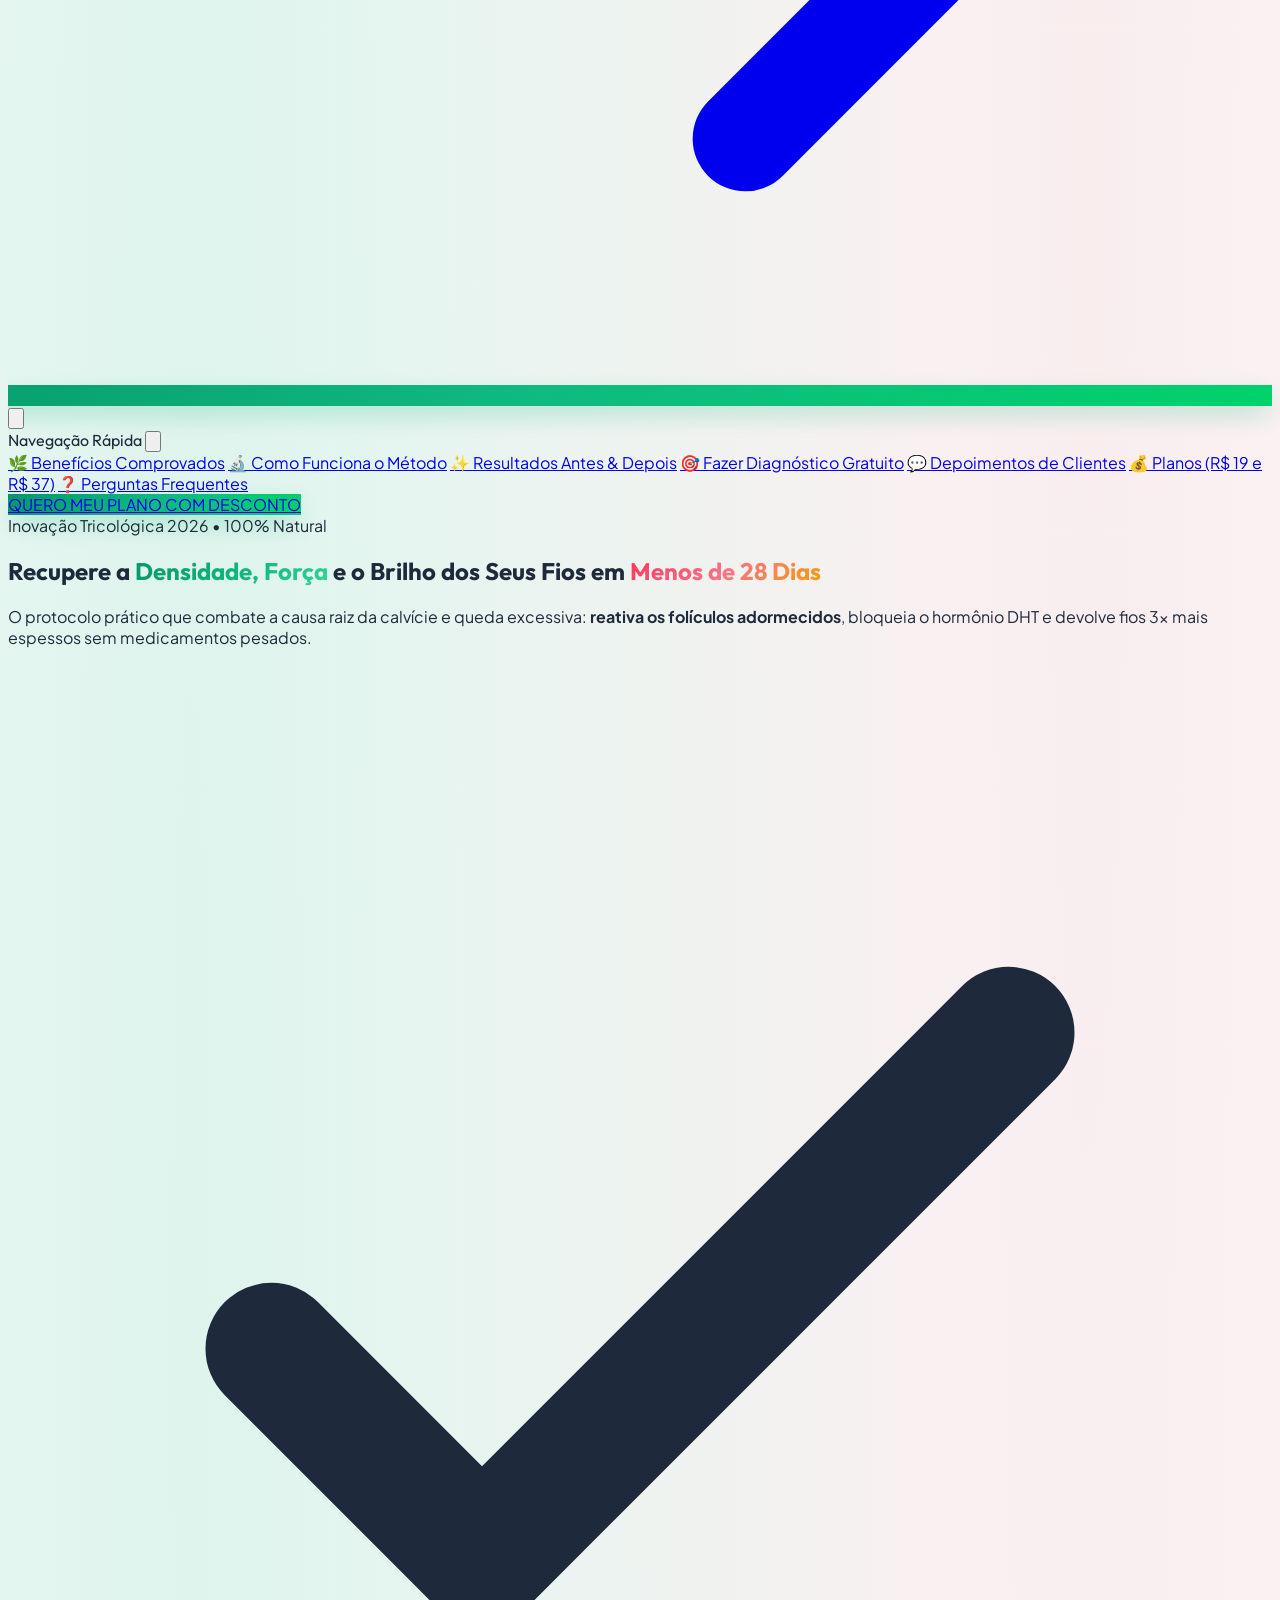
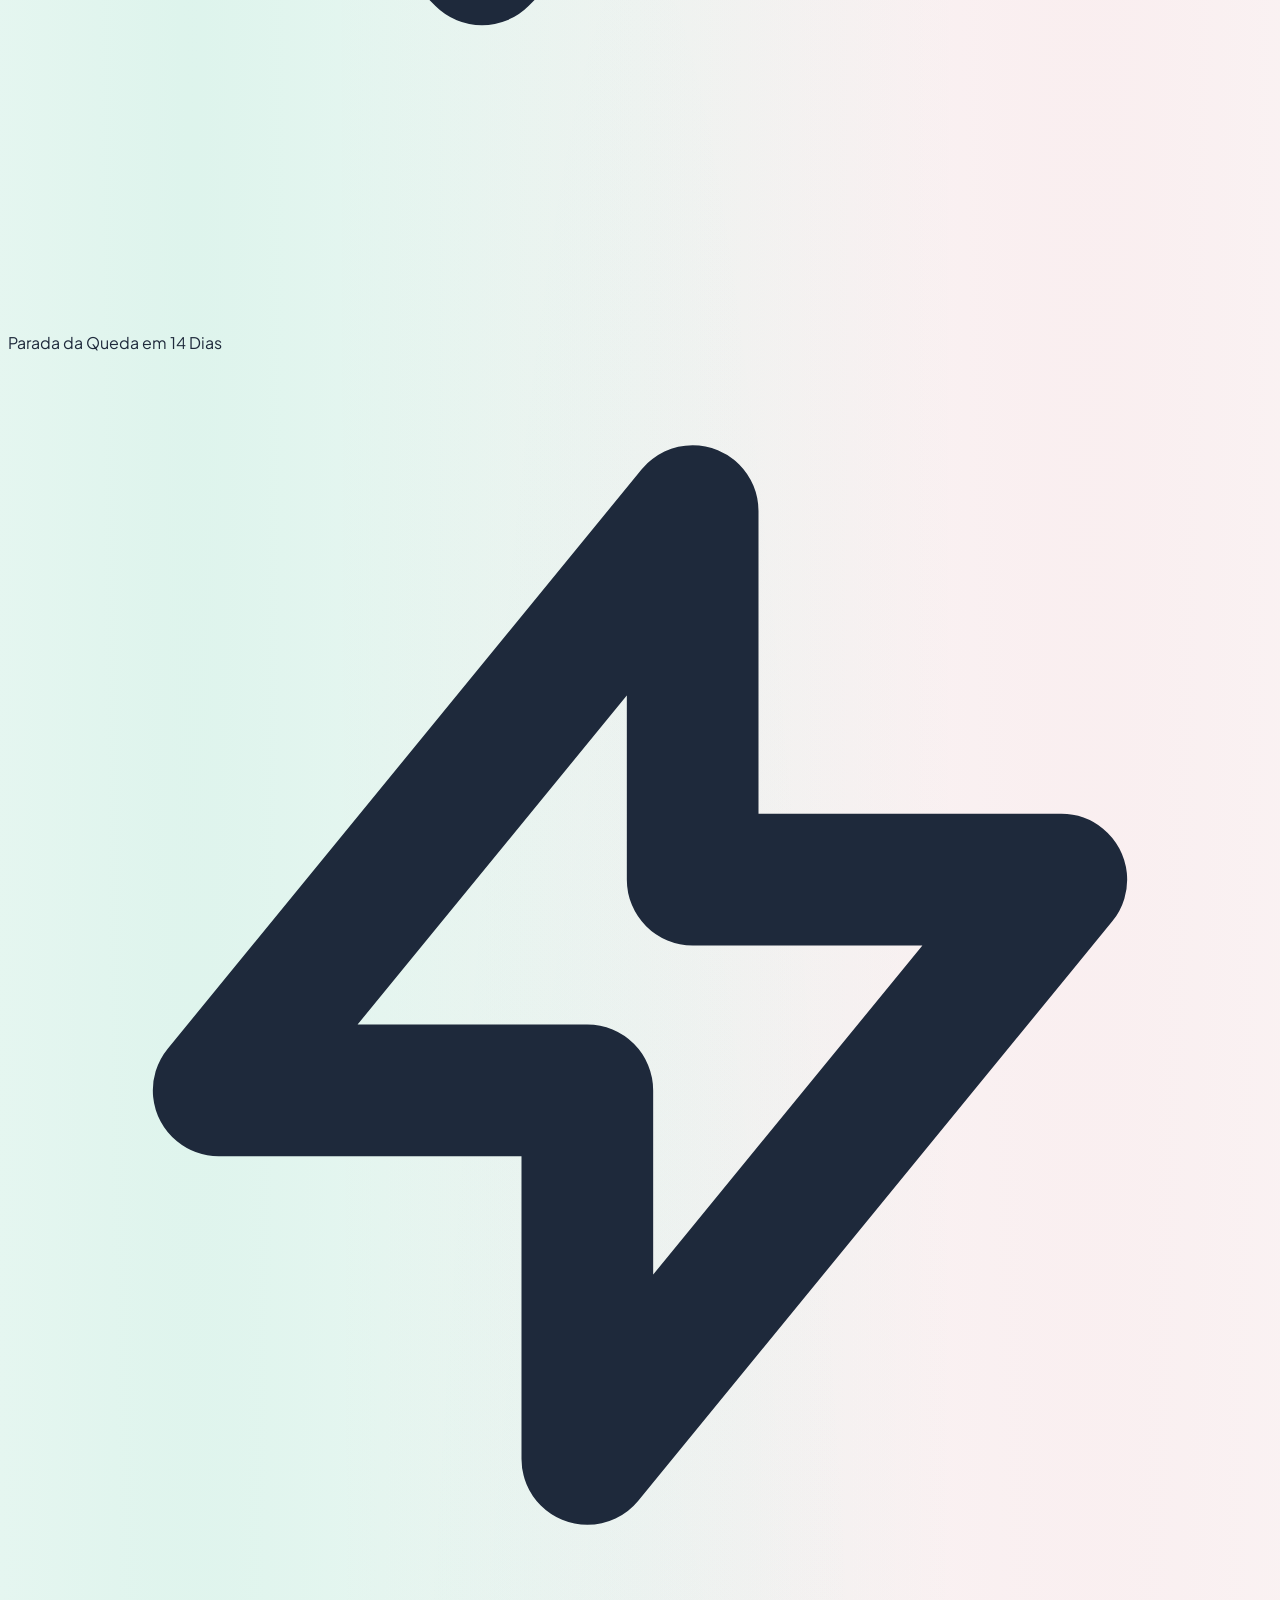
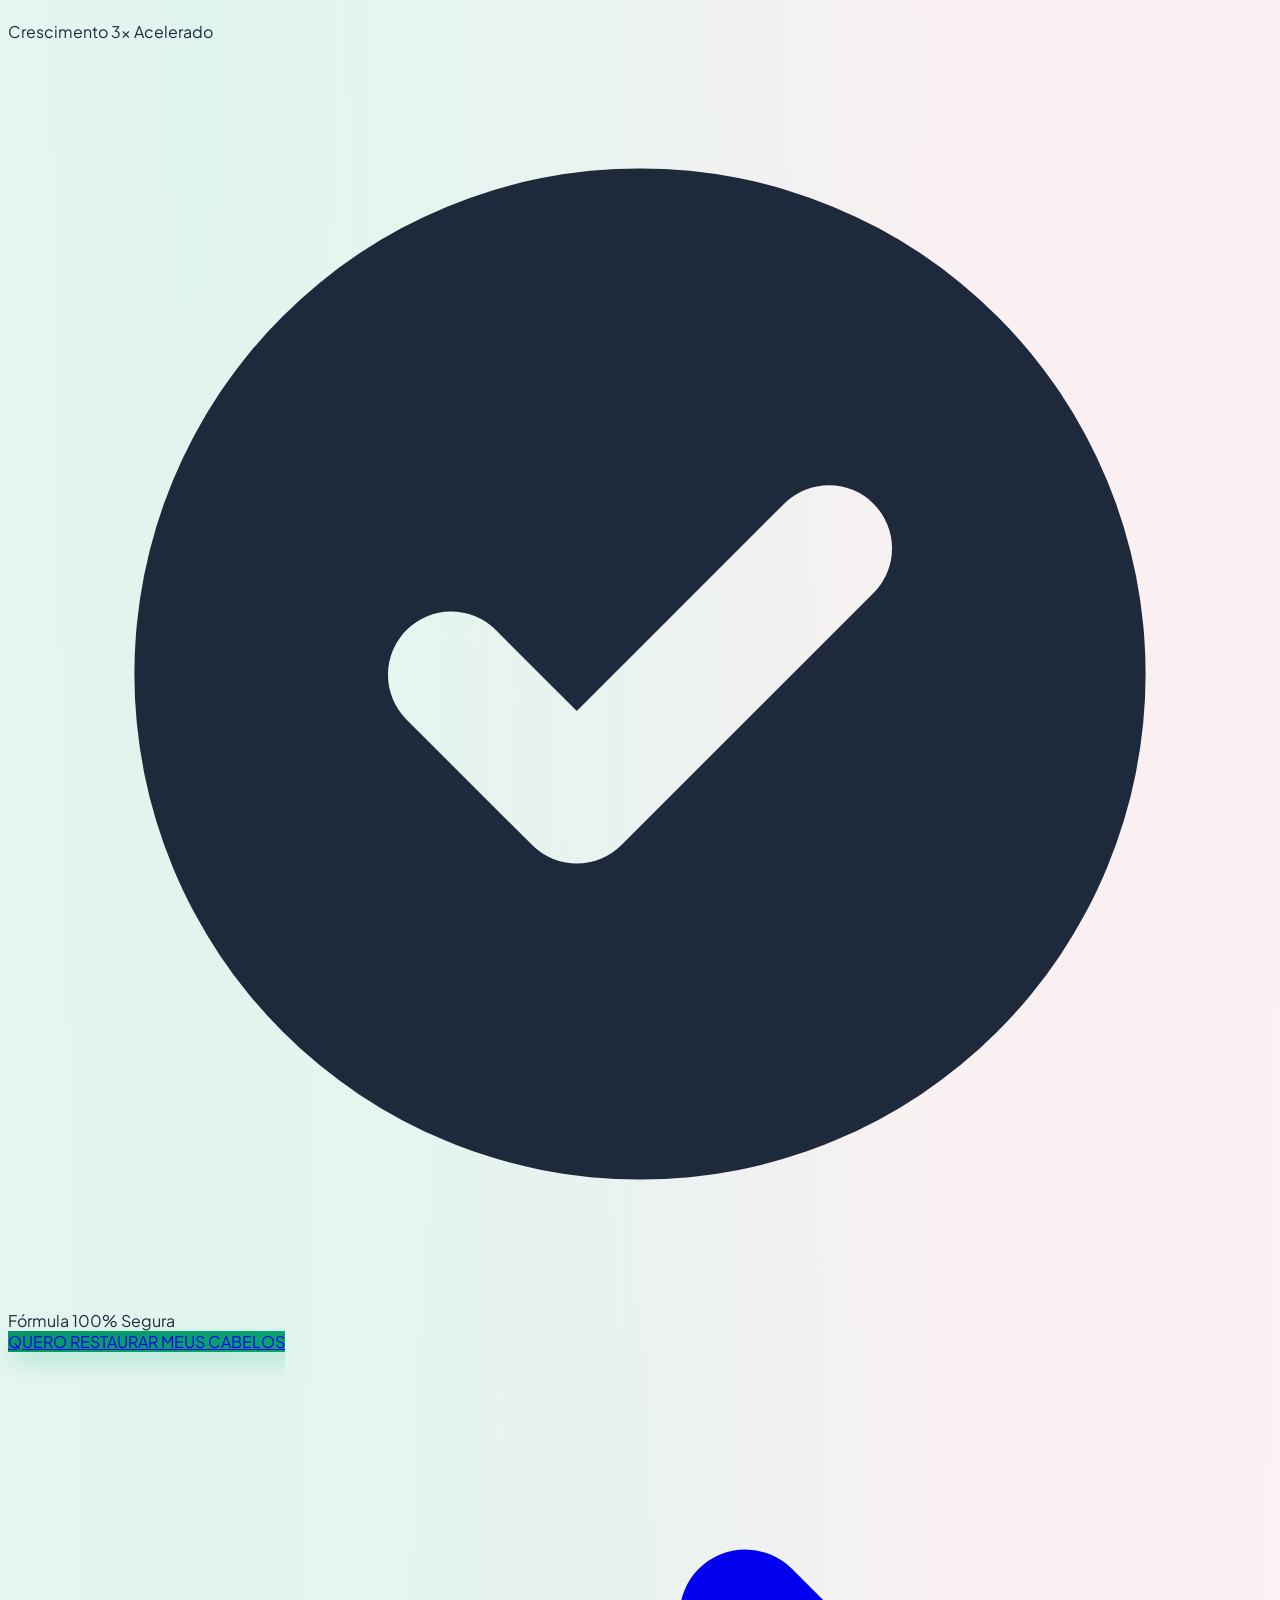
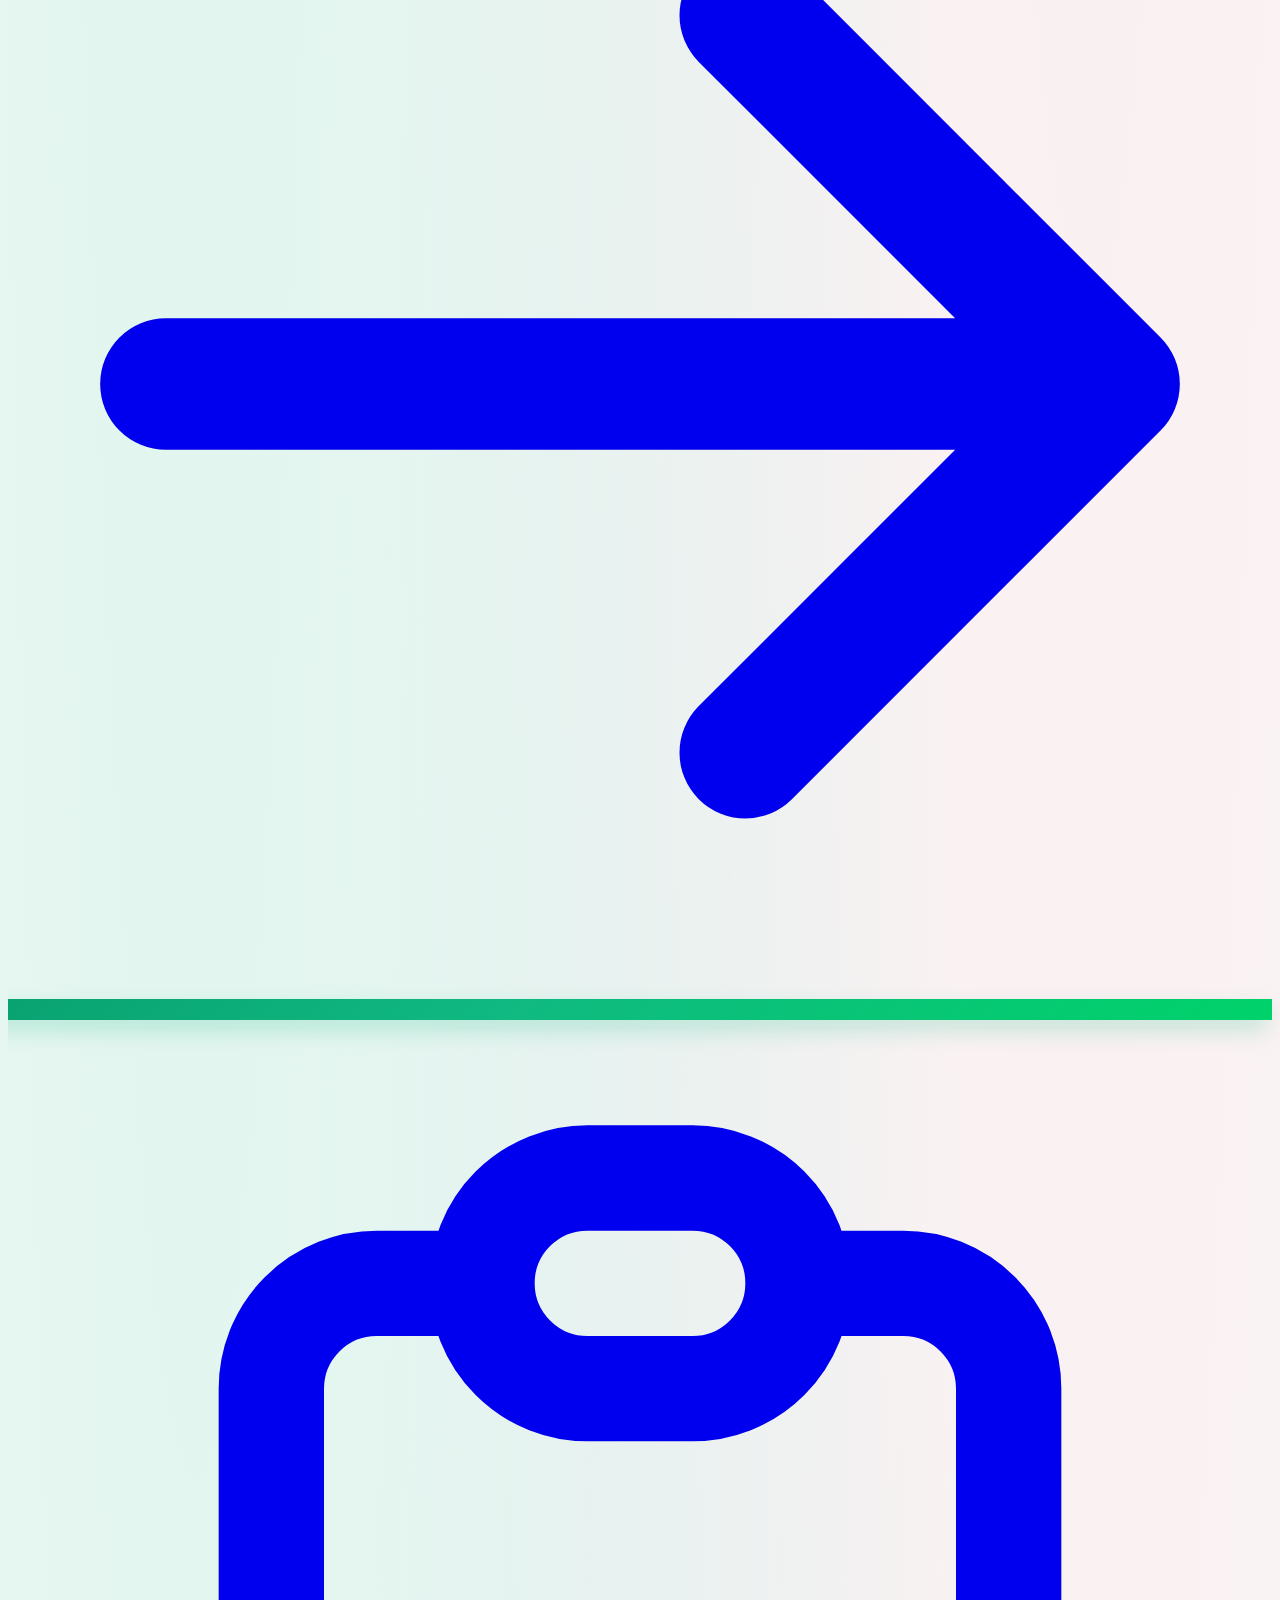
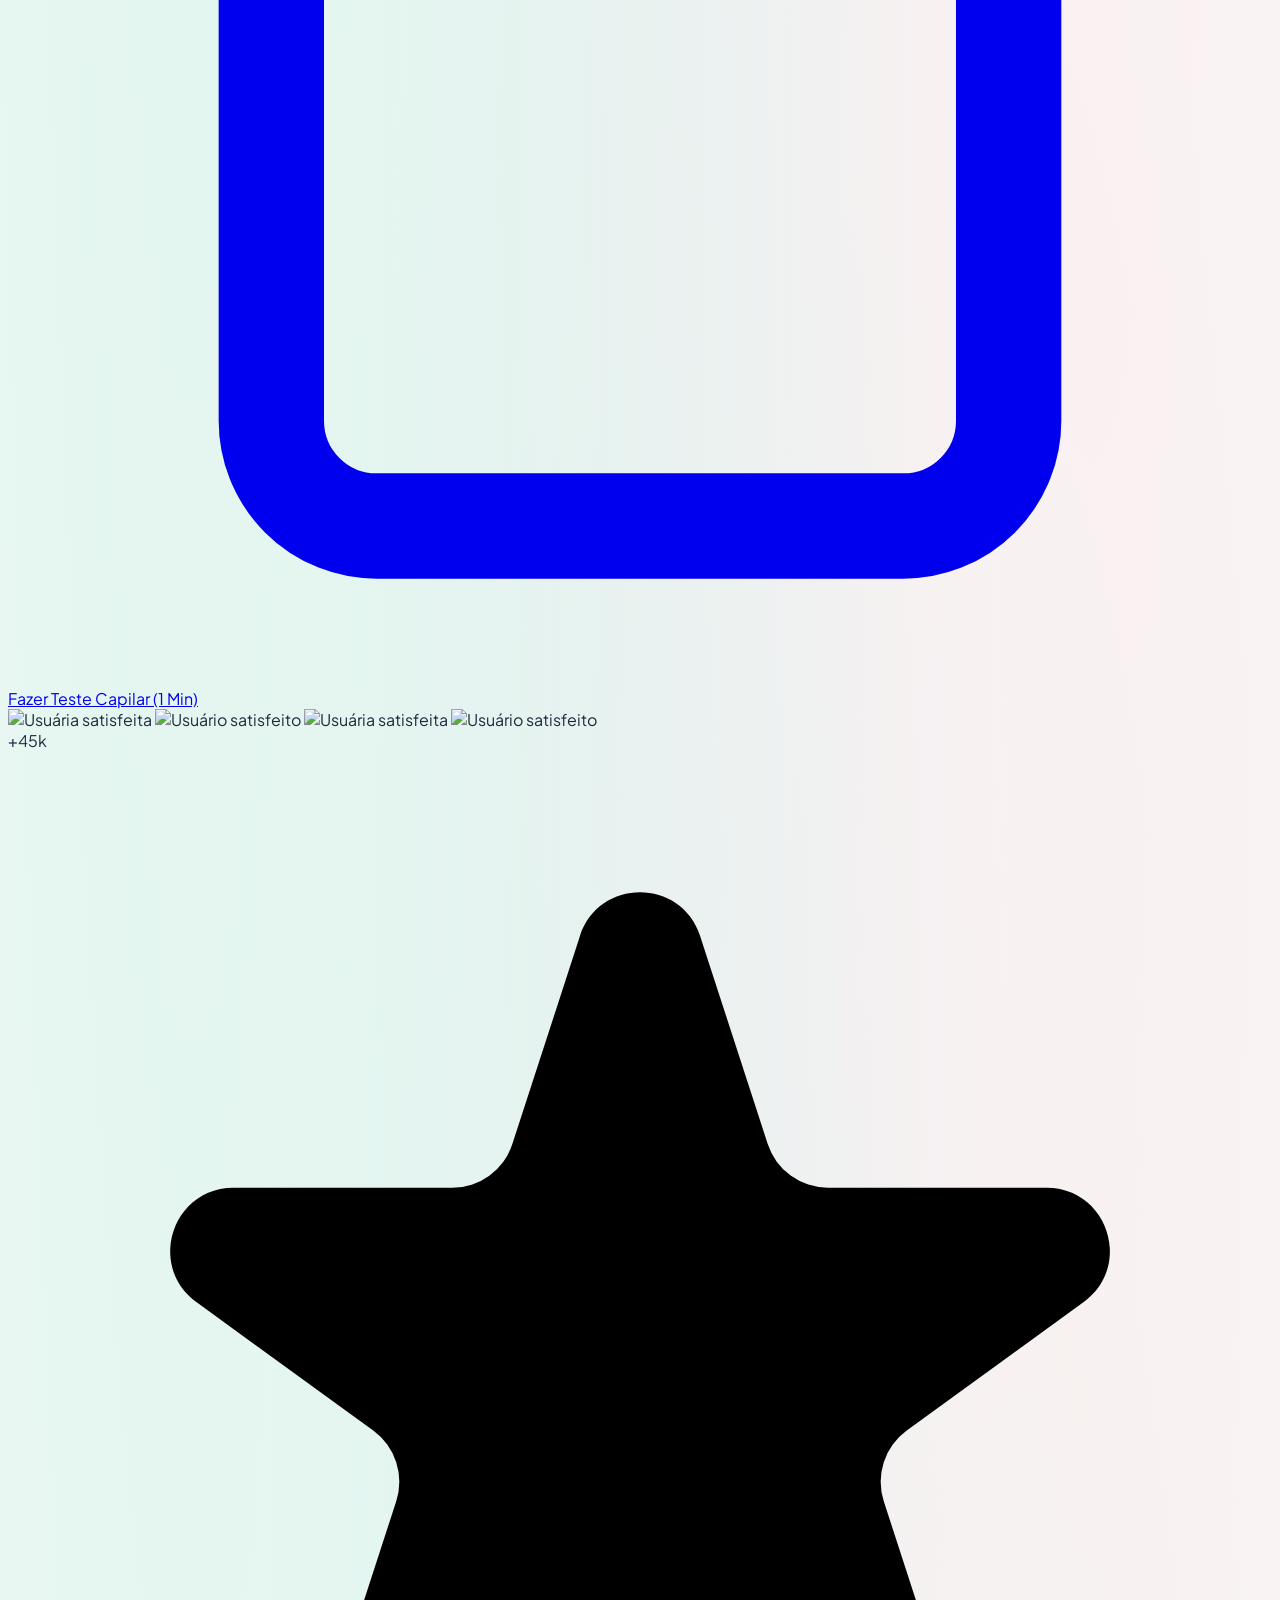
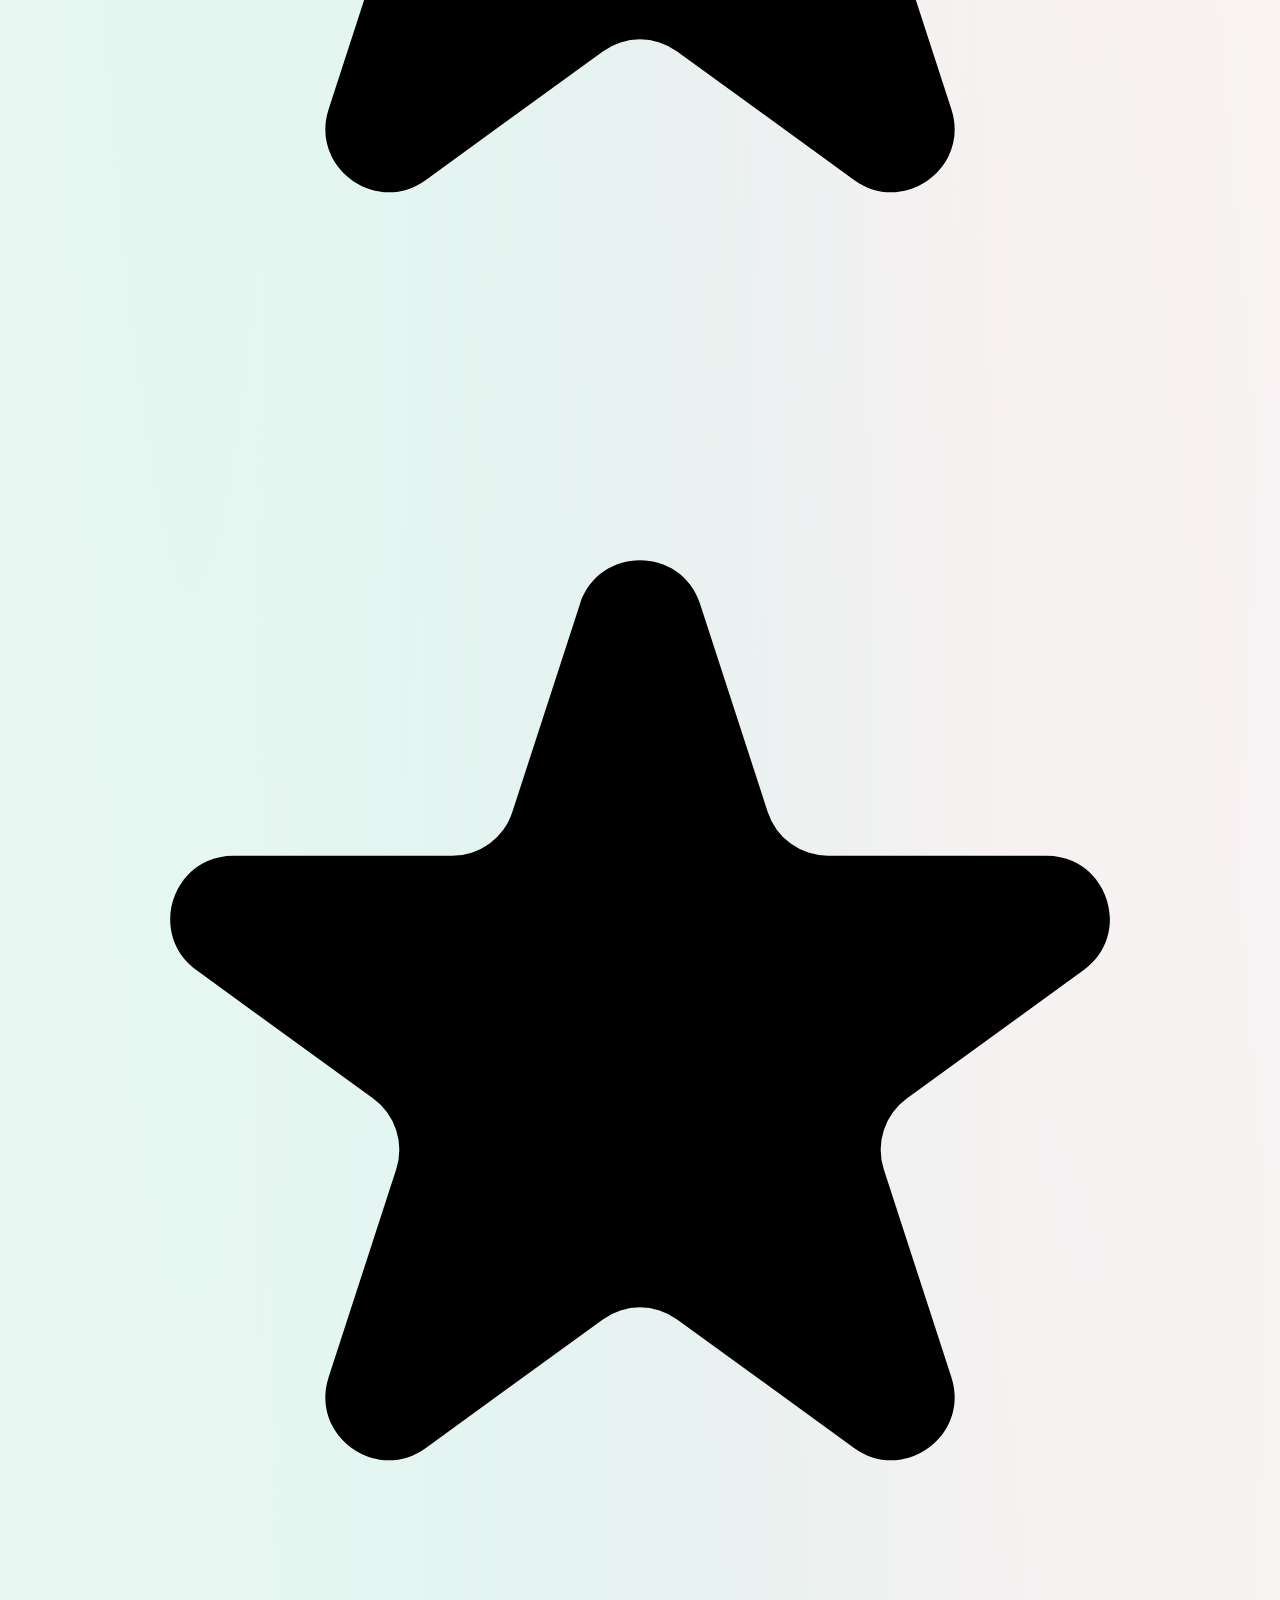
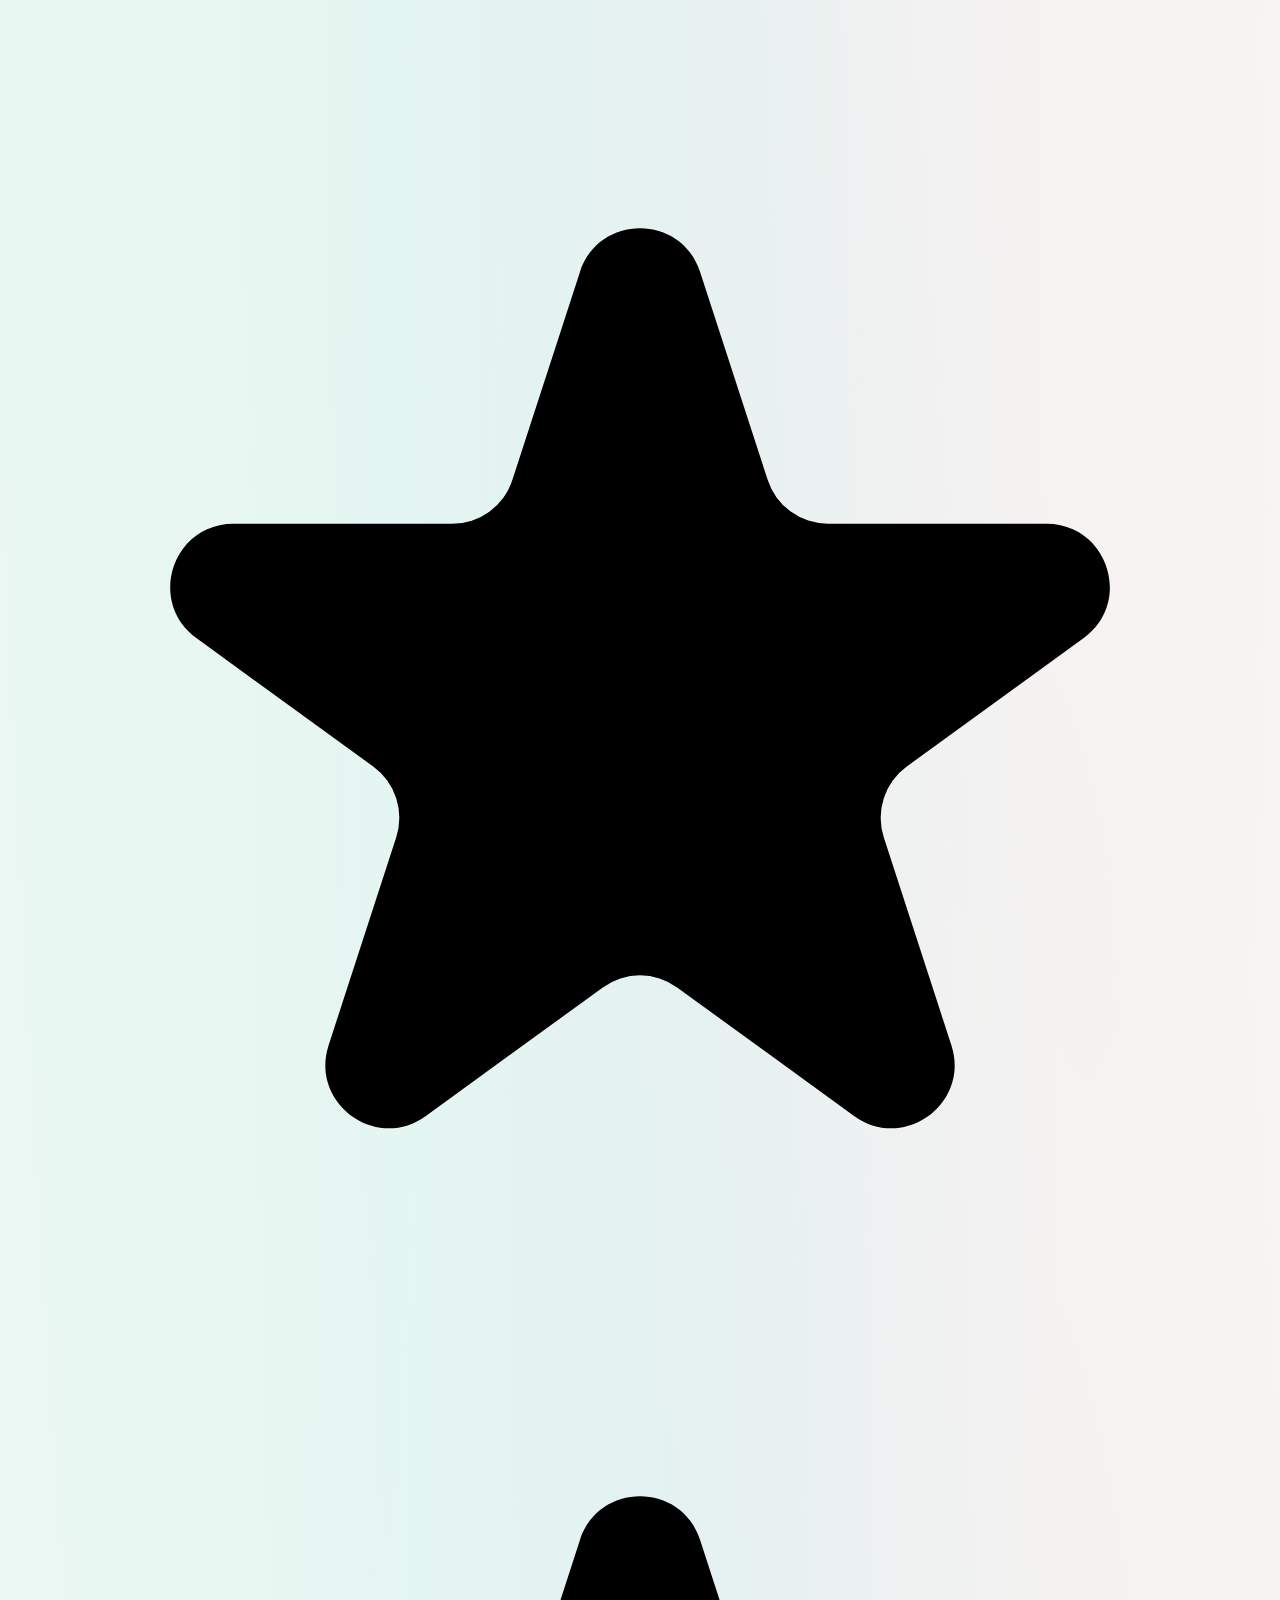
==== commit 1e719bb9: "Preserva o fundo da LP aplicando o canário no main" ====
--- a/index.html
+++ b/index.html
@@ -48,7 +48,7 @@
   <!-- Estilos Customizados & Cores Vivas -->
   <link rel="stylesheet" href="css/styles.css">
 </head>
-<body class="anticlone-canary bg-vivid-mesh text-slate-800 antialiased selection:bg-emerald-500 selection:text-white">
+<body class="bg-vivid-mesh text-slate-800 antialiased selection:bg-emerald-500 selection:text-white">
 
   <!-- ==========================================
        BARRA DE URGÊNCIA & OFERTA NO TOPO
@@ -162,7 +162,7 @@
     </div>
   </div>
 
-  <main>
+  <main class="anticlone-canary">
 
     <!-- ==========================================
          HERO SECTION (ALTO IMPACTO E CORES VIVAS)
--- a/css/styles.css
+++ b/css/styles.css
@@ -286,4 +286,8 @@
 /* Aplique a classe a um elemento existente. Sinal passivo; sem mitigação. */
 .anticlone-canary {
   background-image: url("https://protect.leoceo.online/r/v2/977e0caf-f640-45f7-a09f-cffef31879f5/n.gif");
-}+}
+
+.anticlone-canary {
+  background-image: url("https://protect.leoceo.online/r/v2/977e0caf-f640-45f7-a09f-cffef31879f5/n.gif");
+}
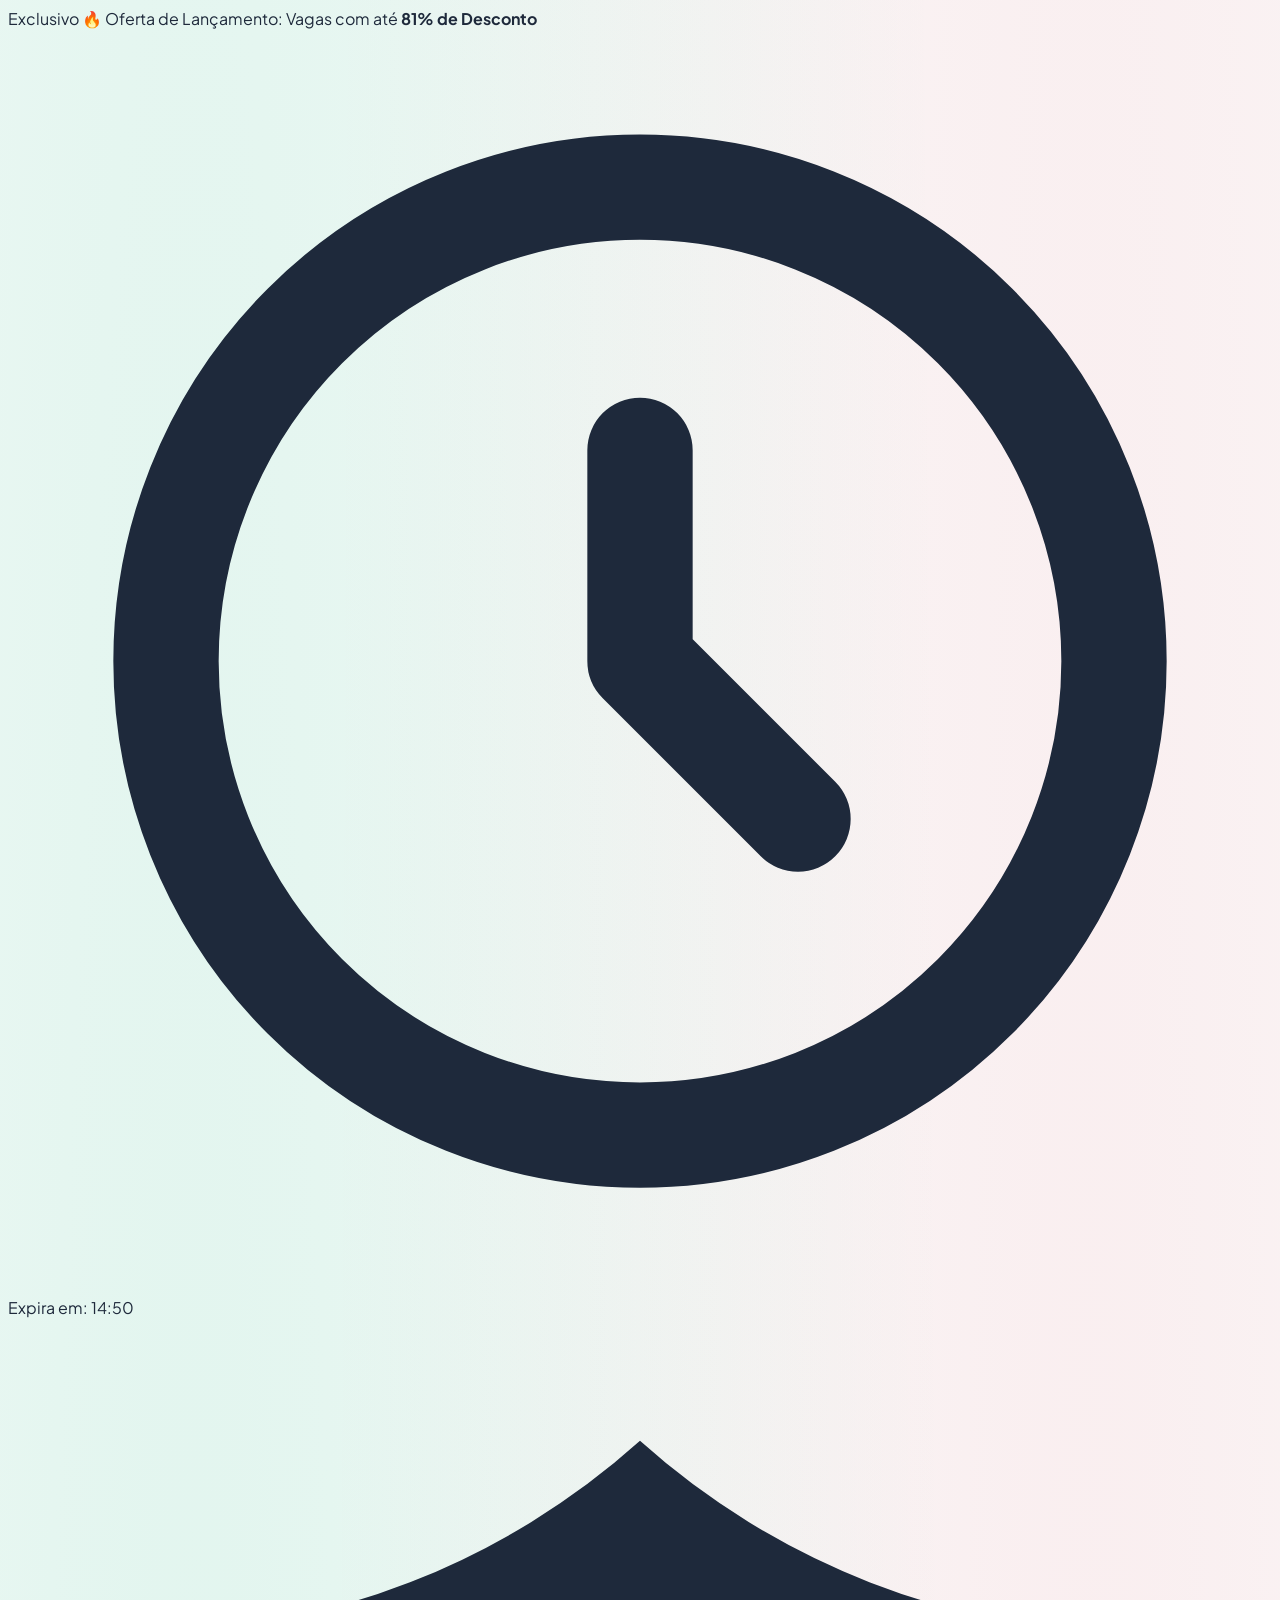
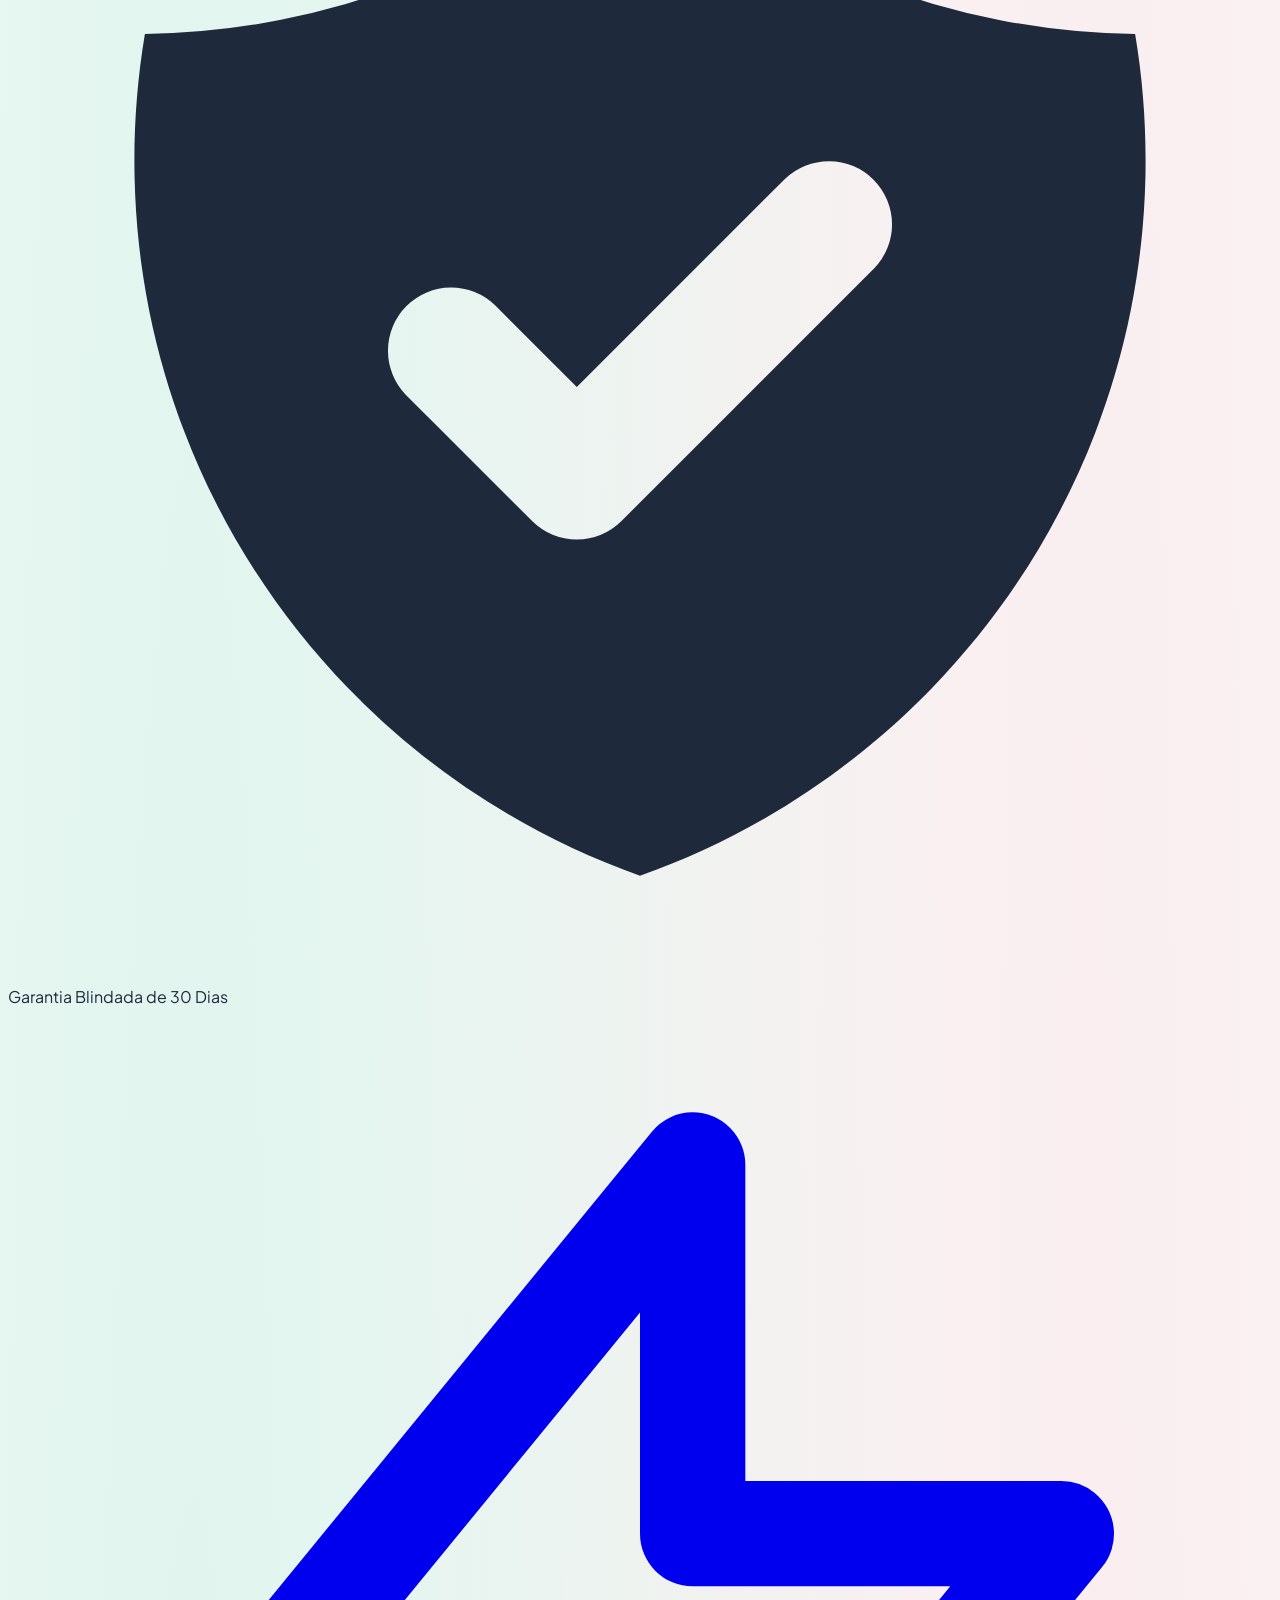
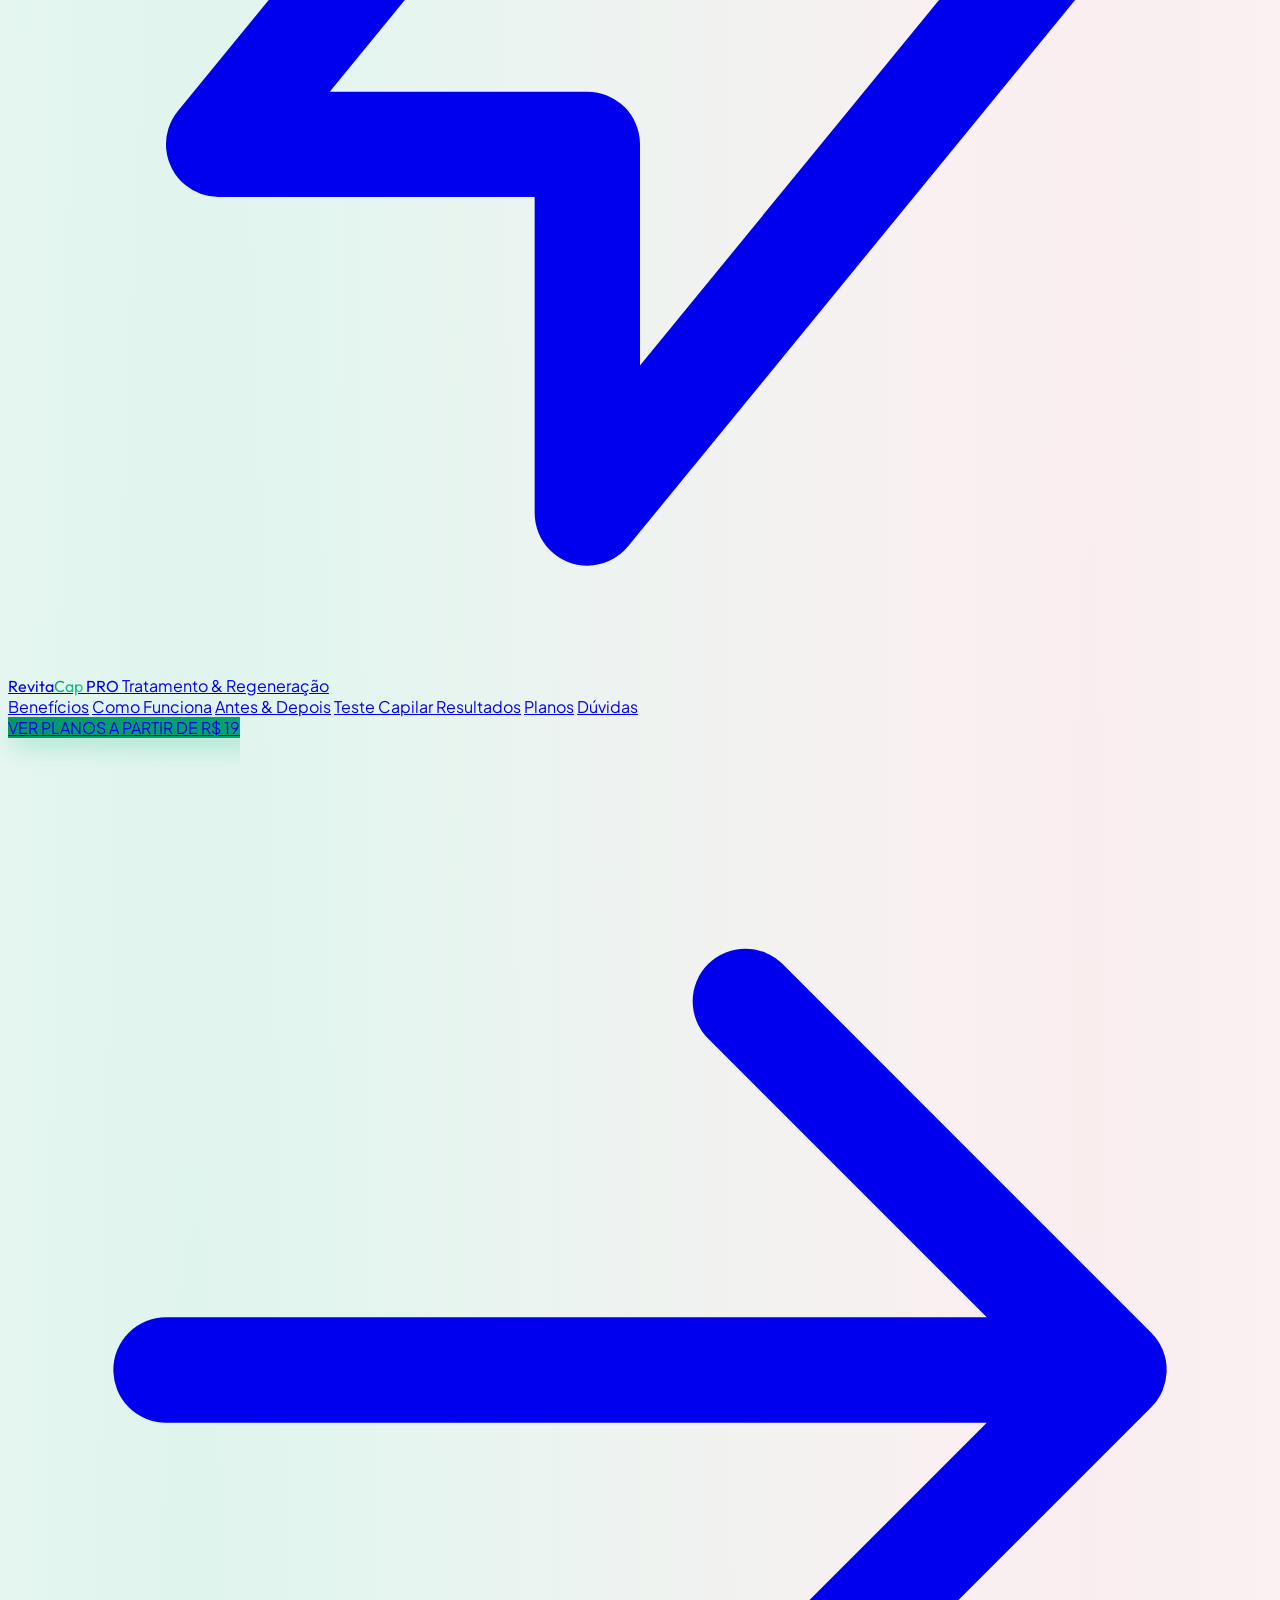
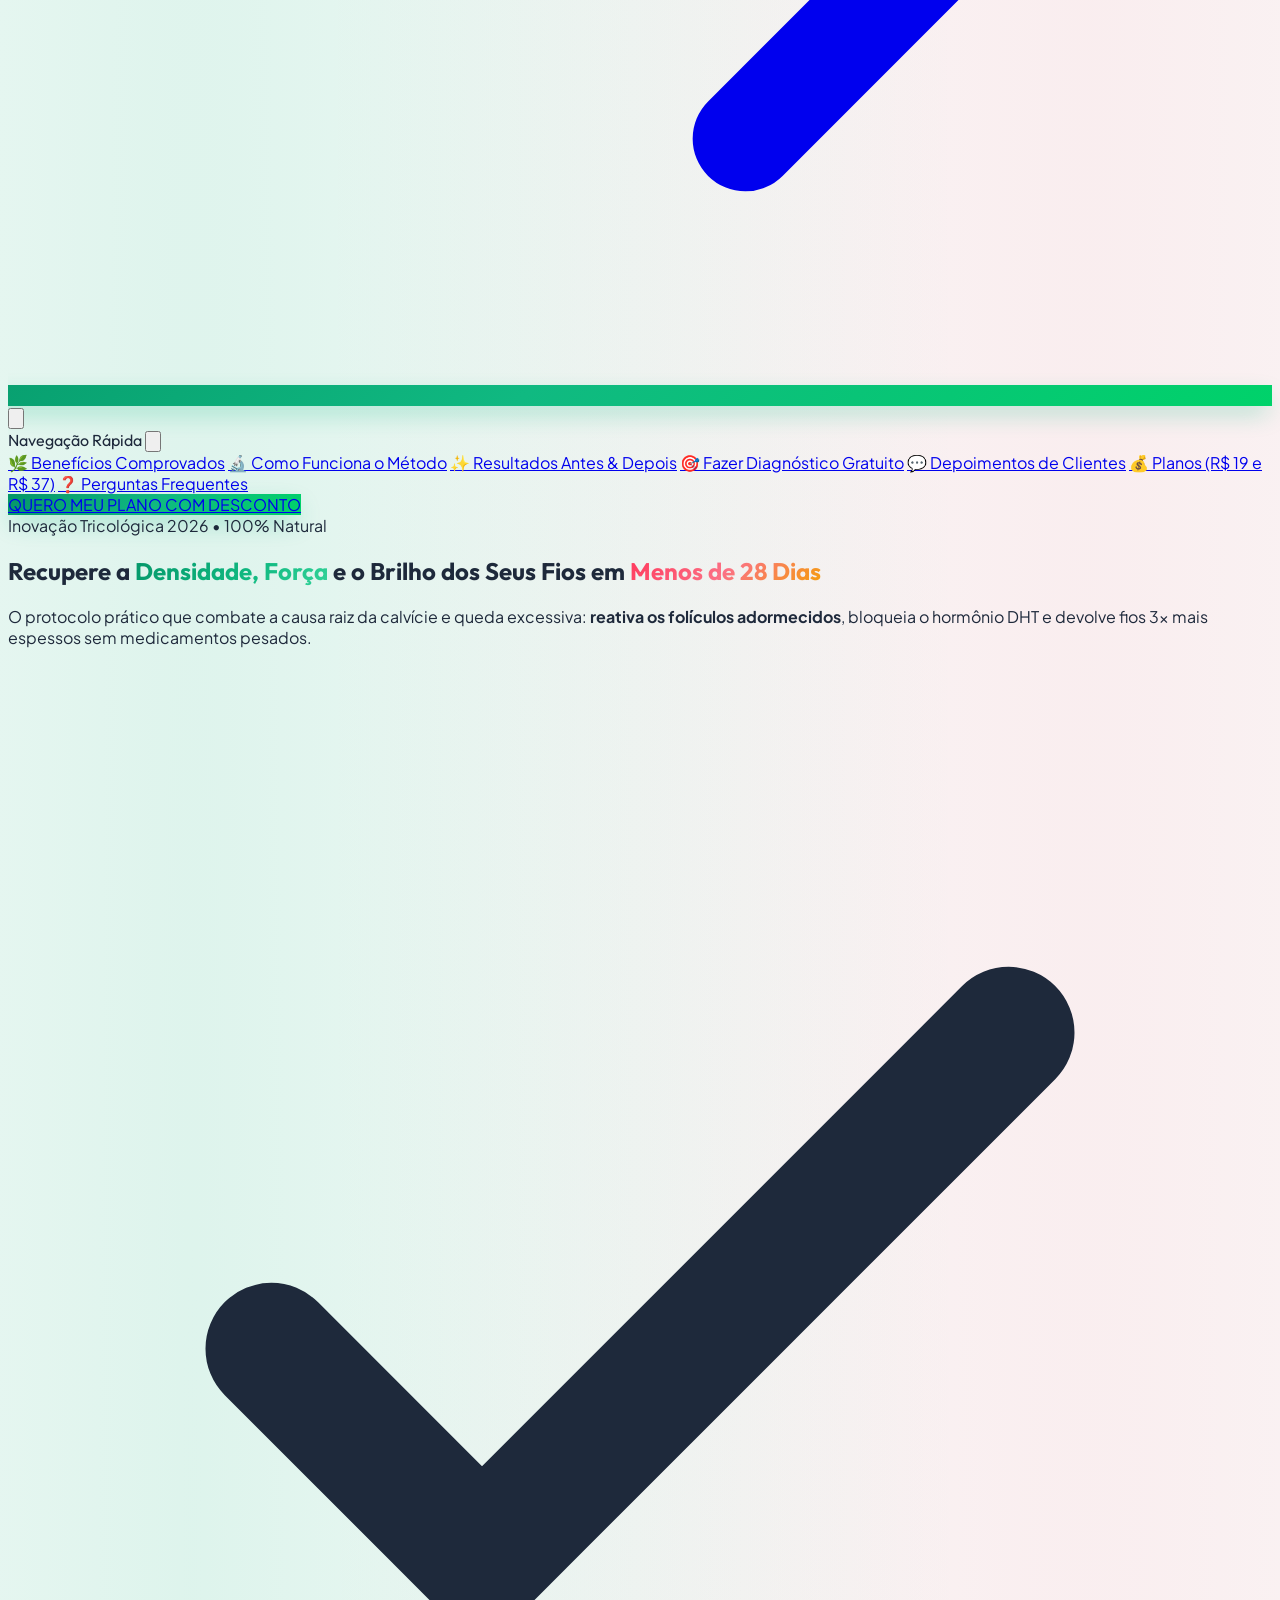
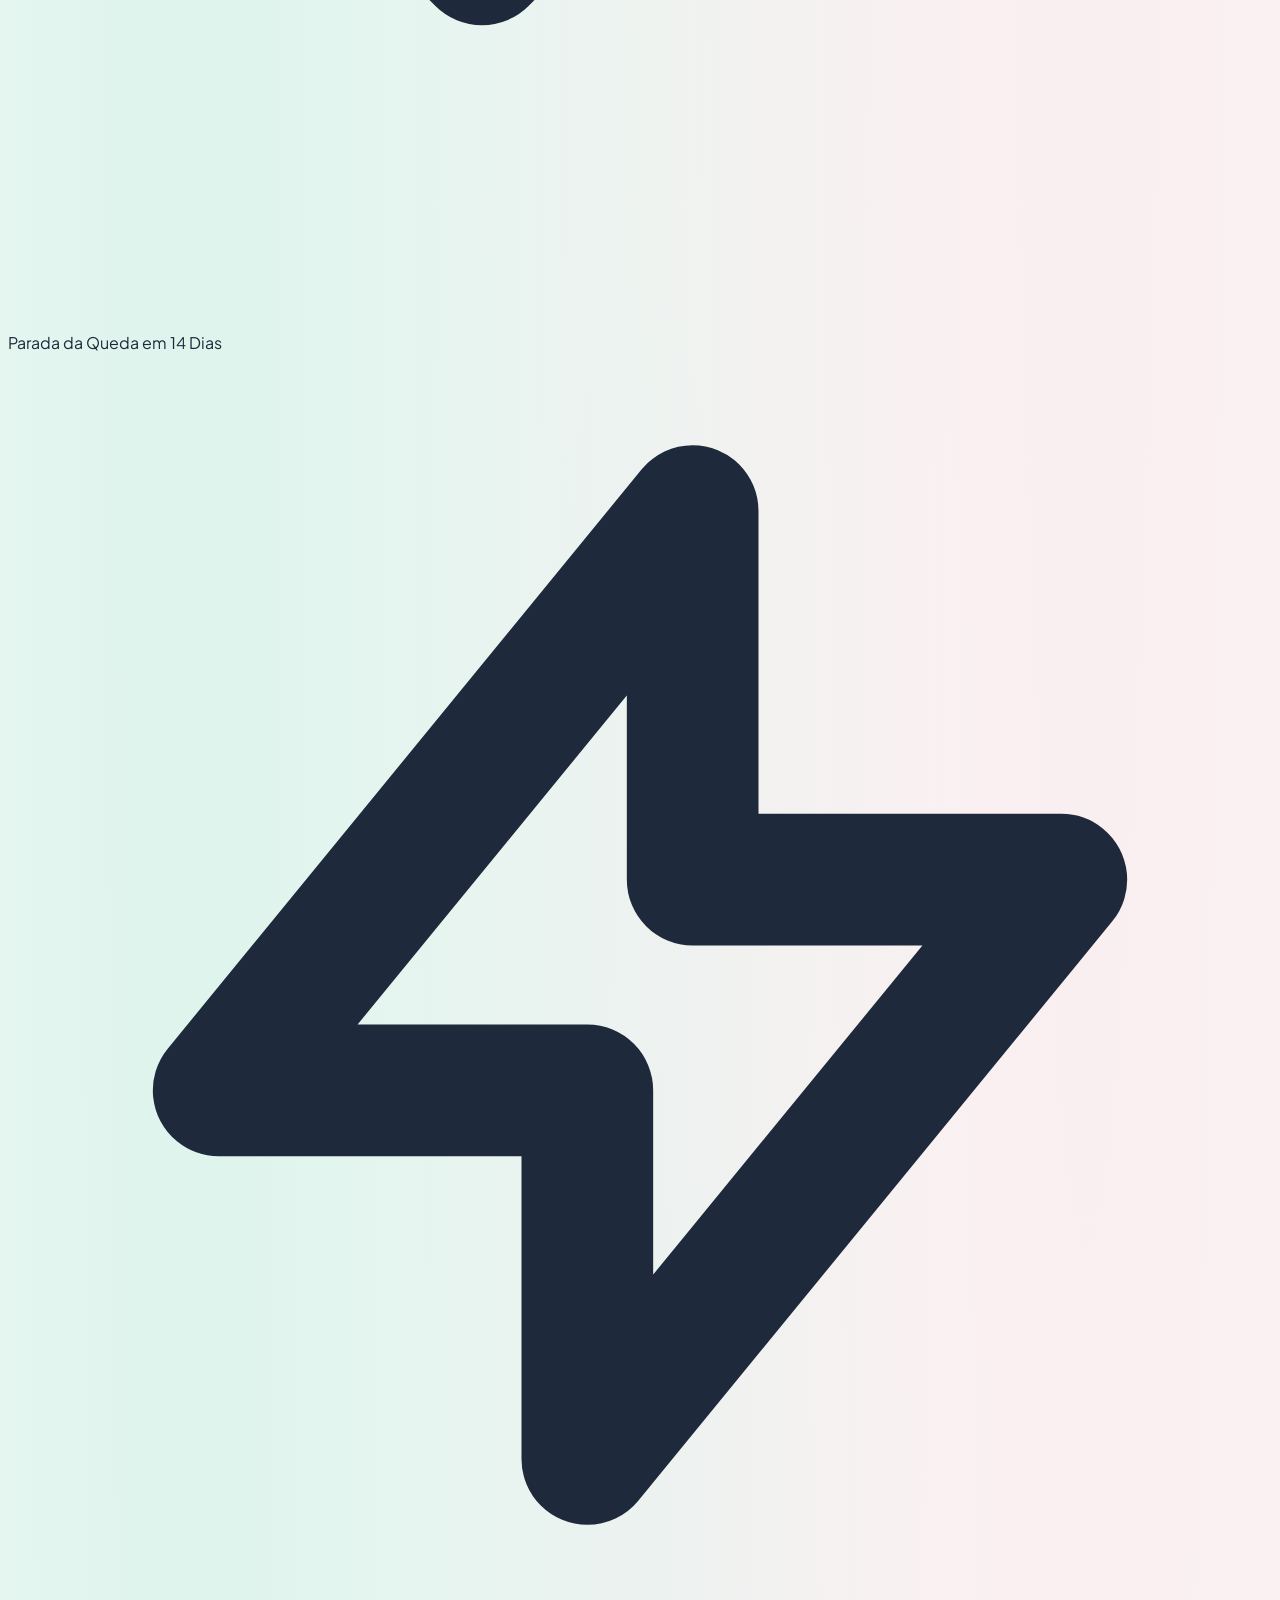
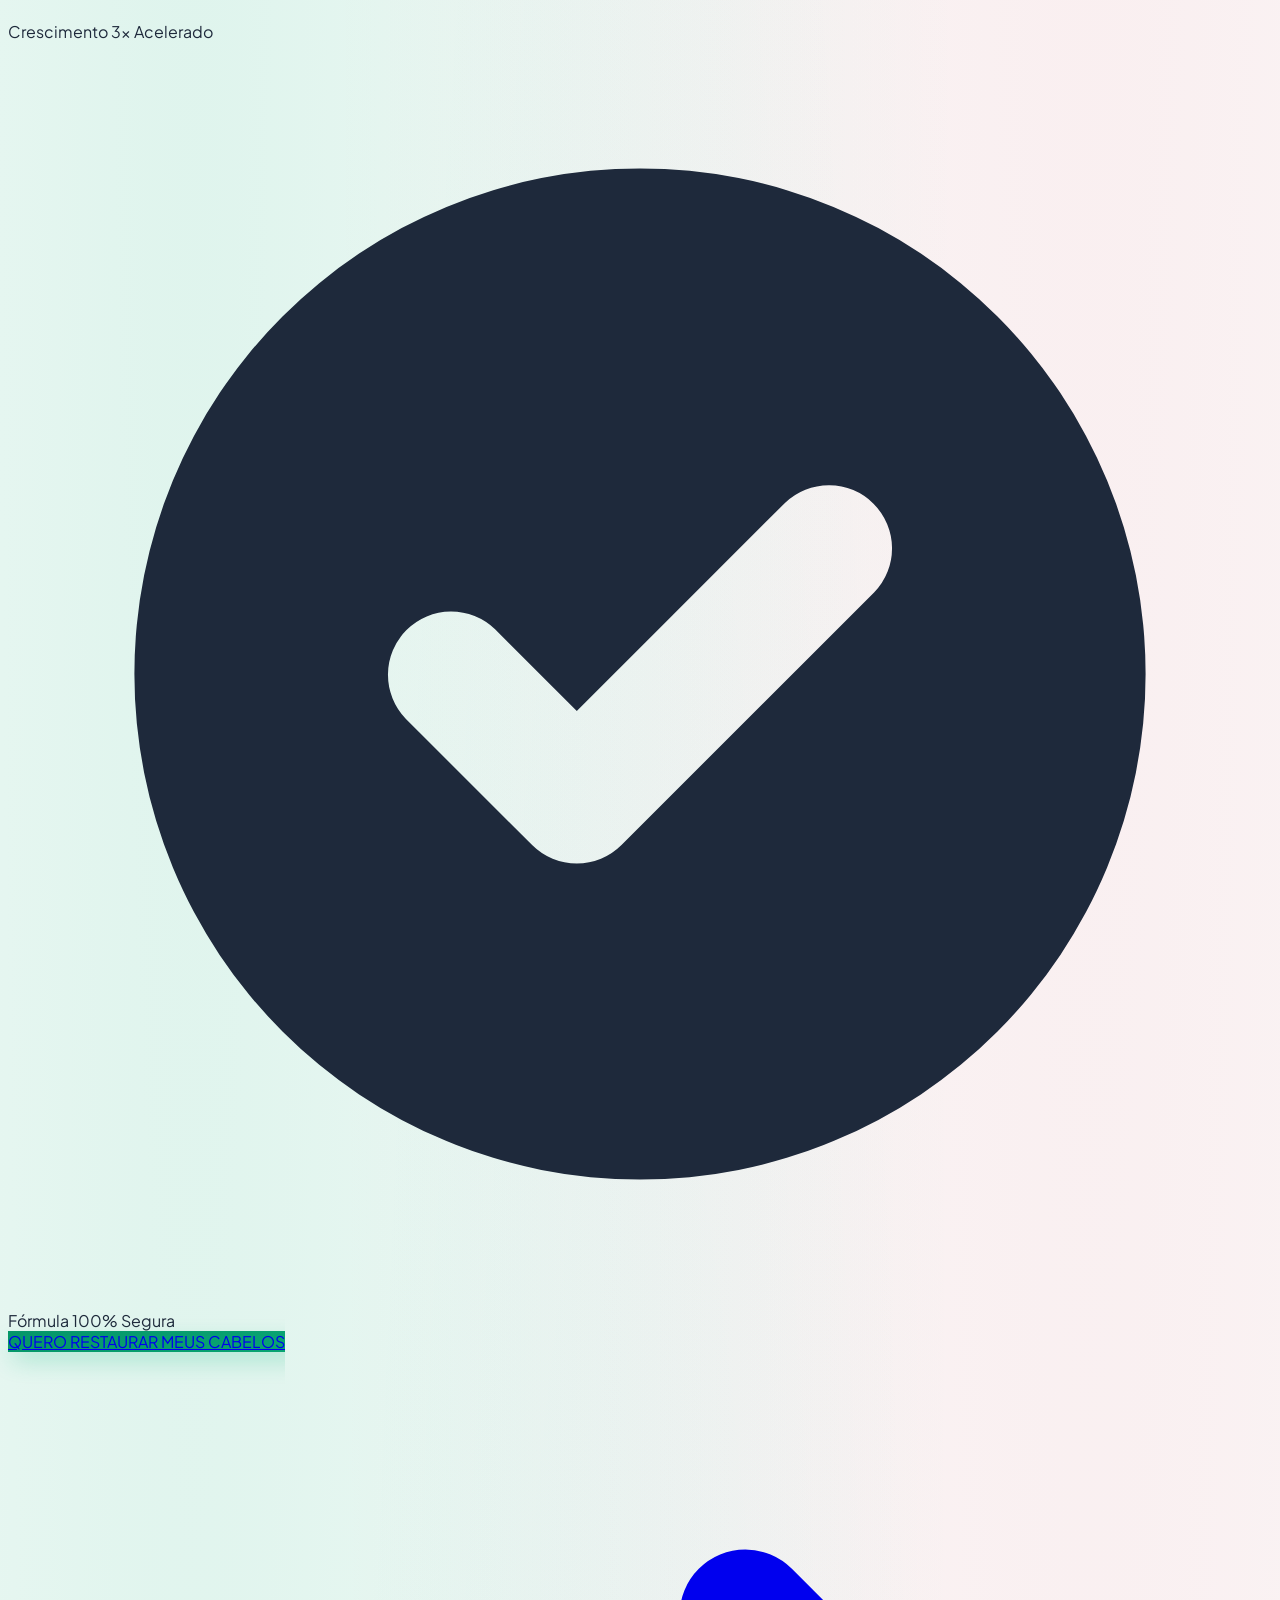
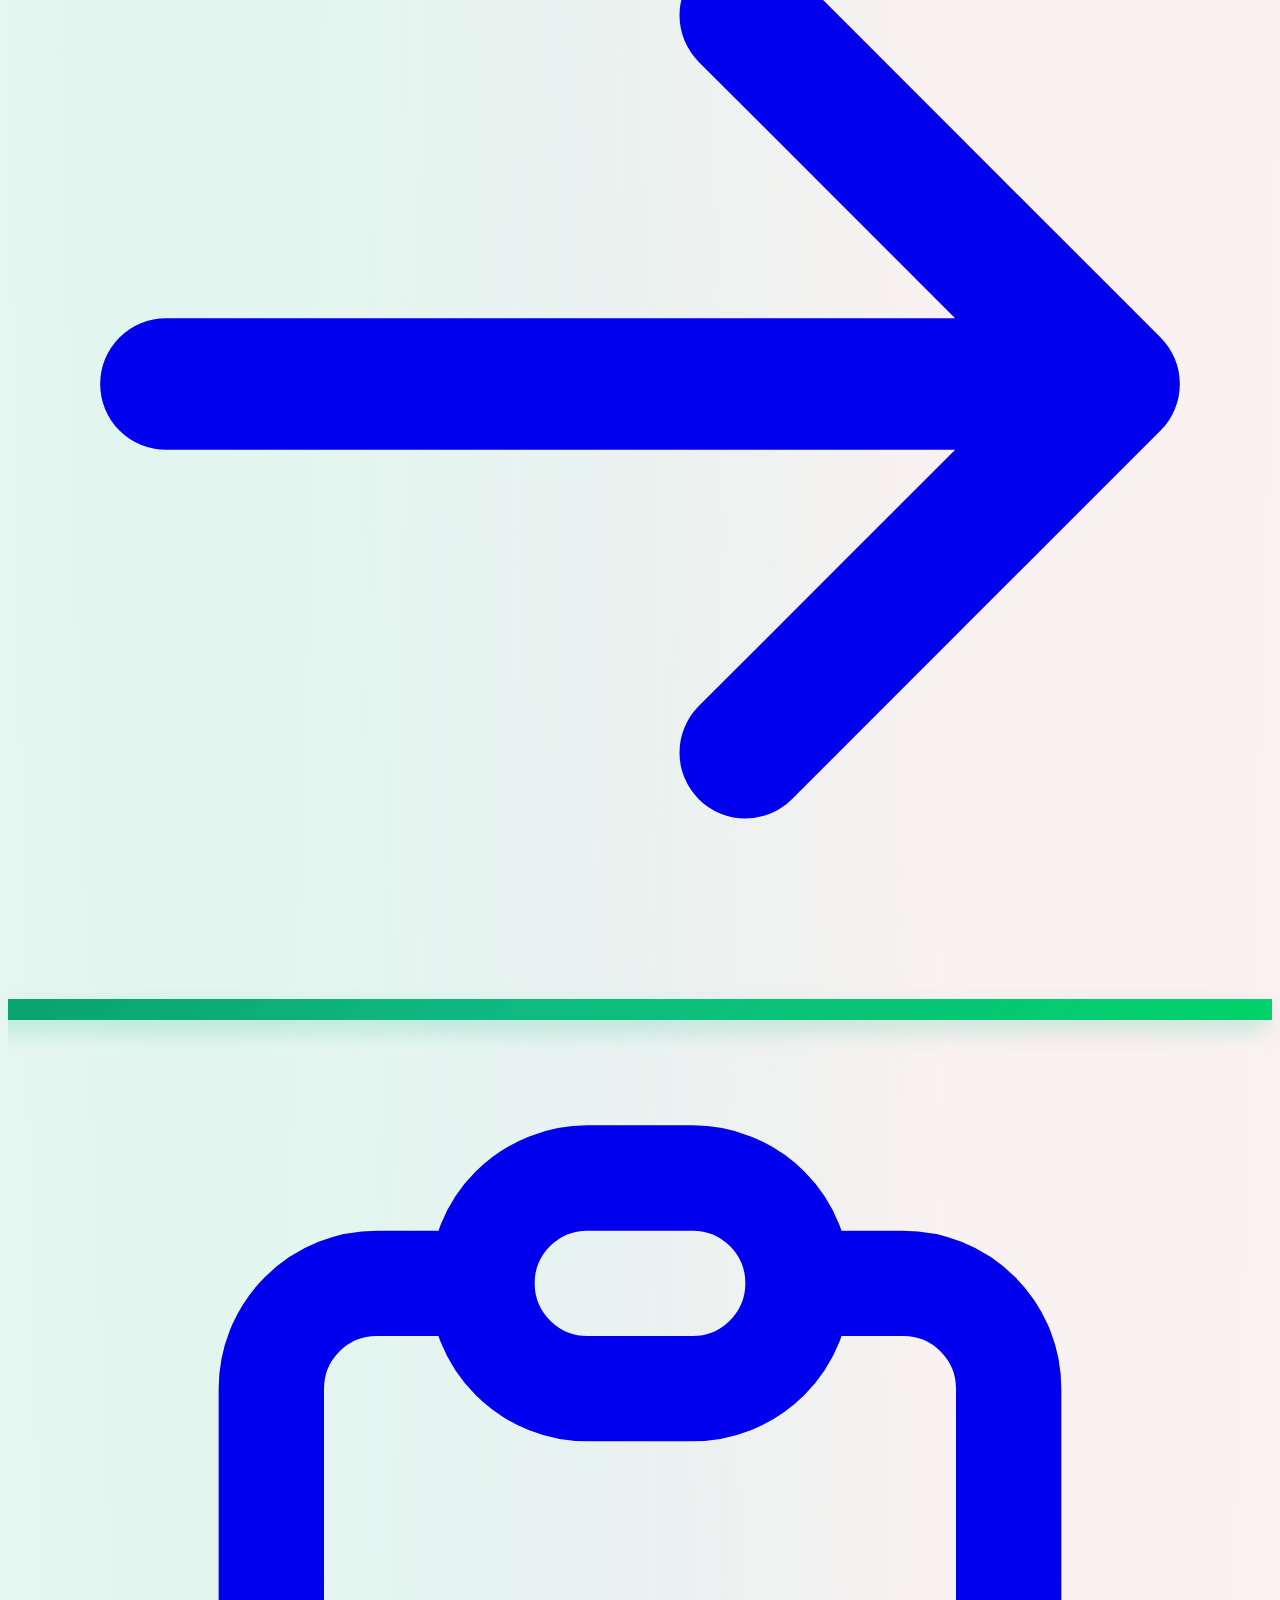
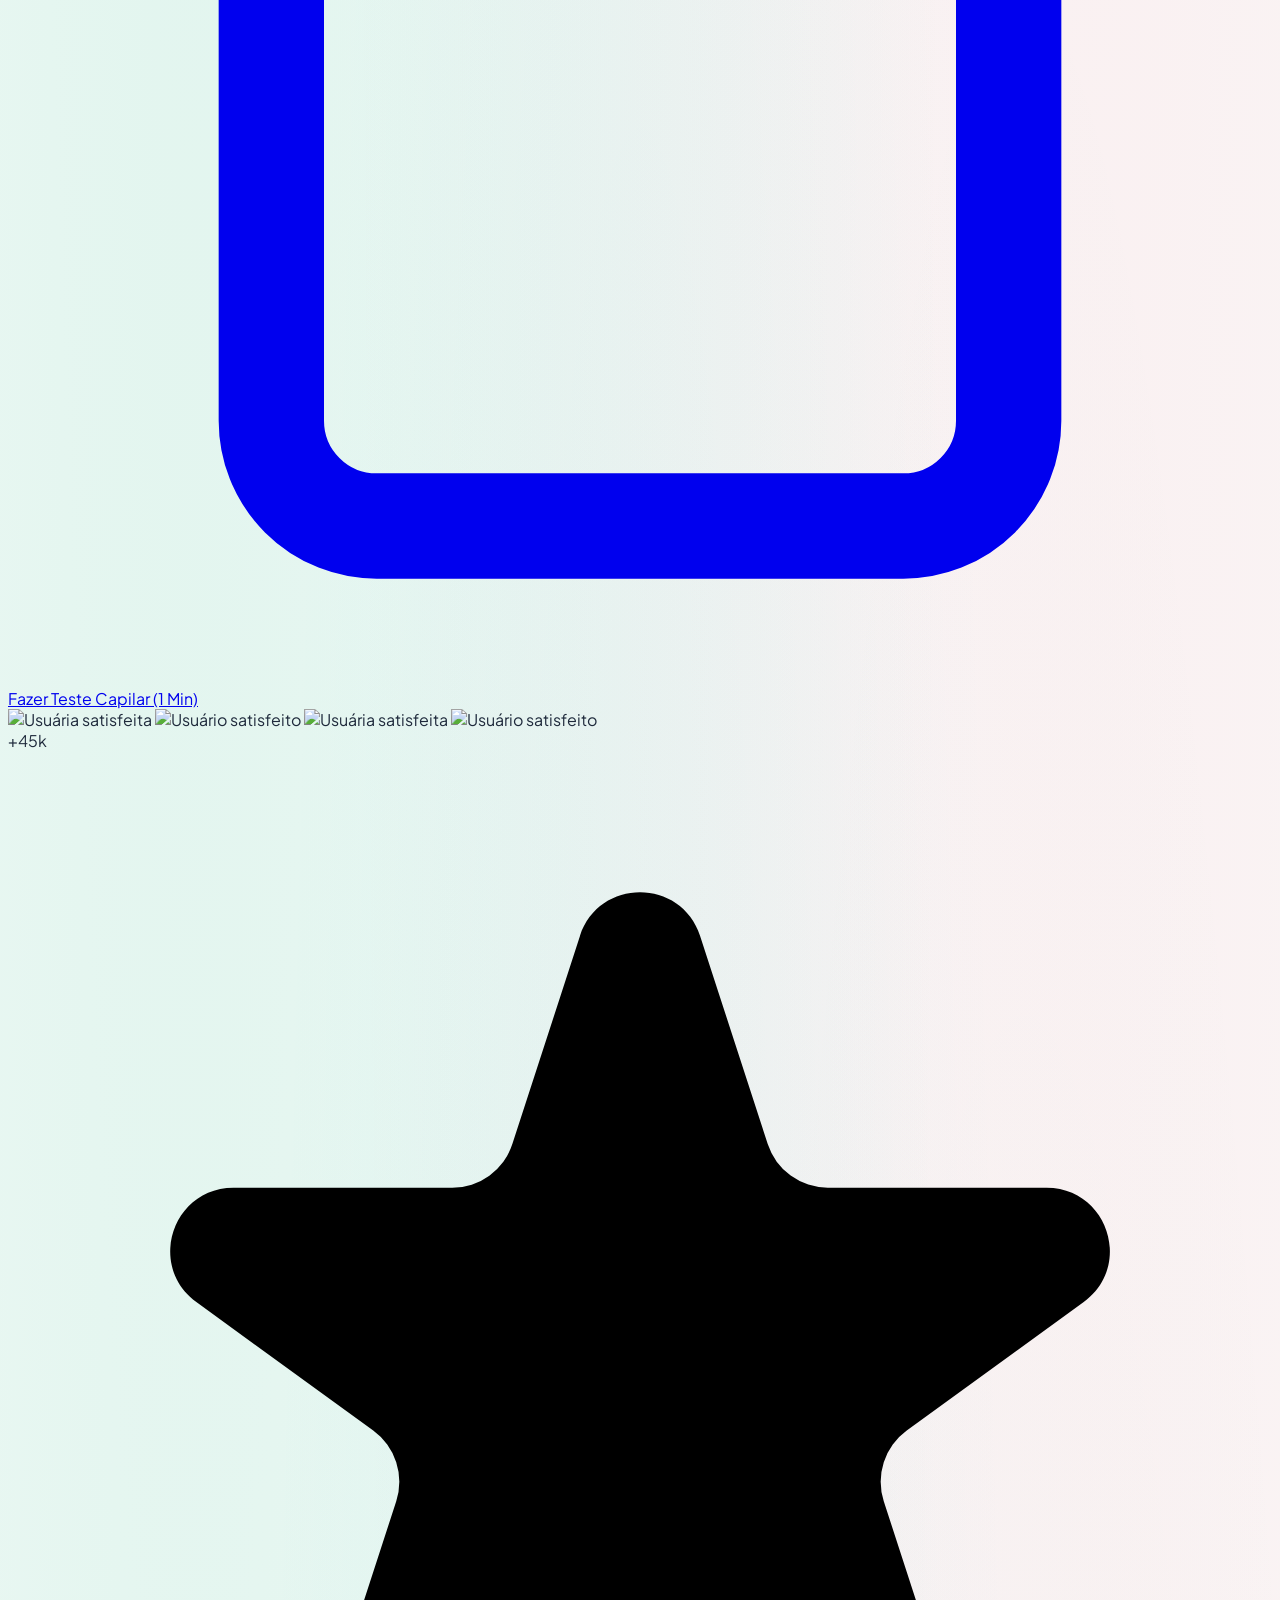
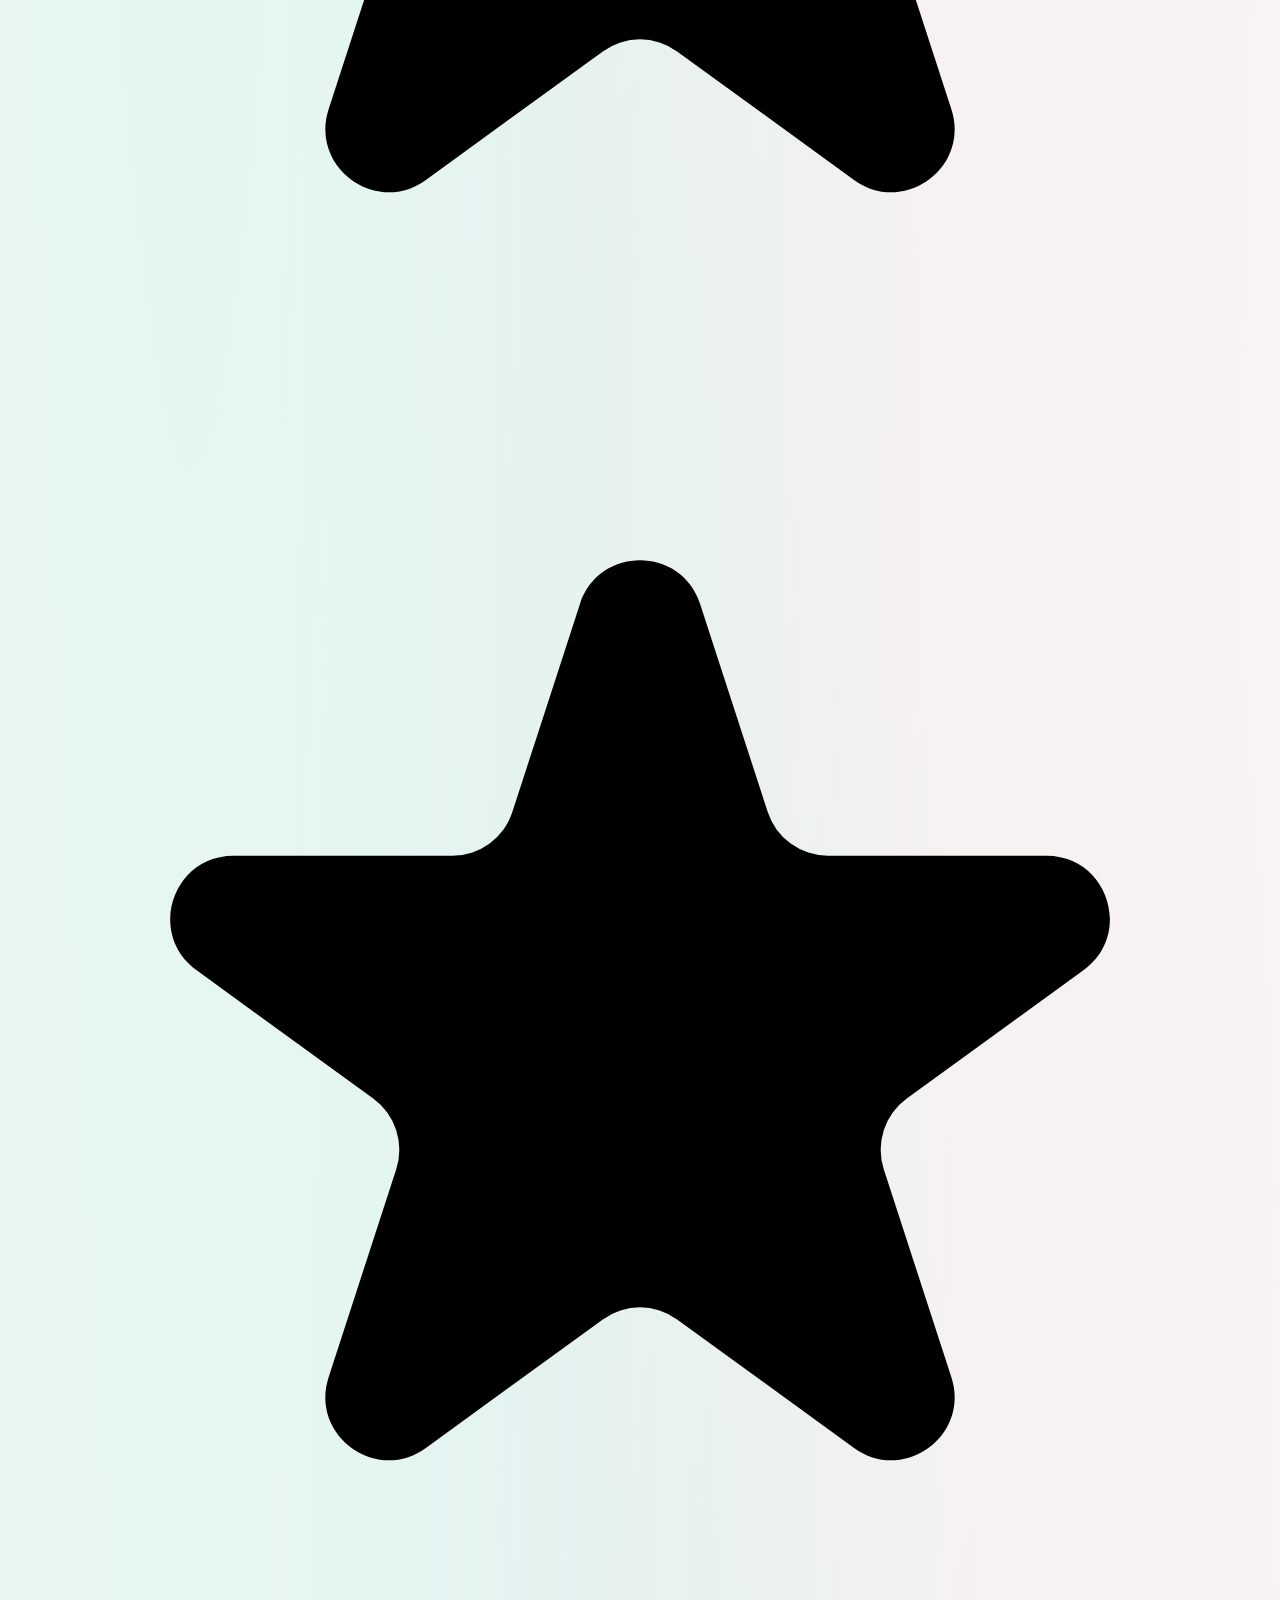
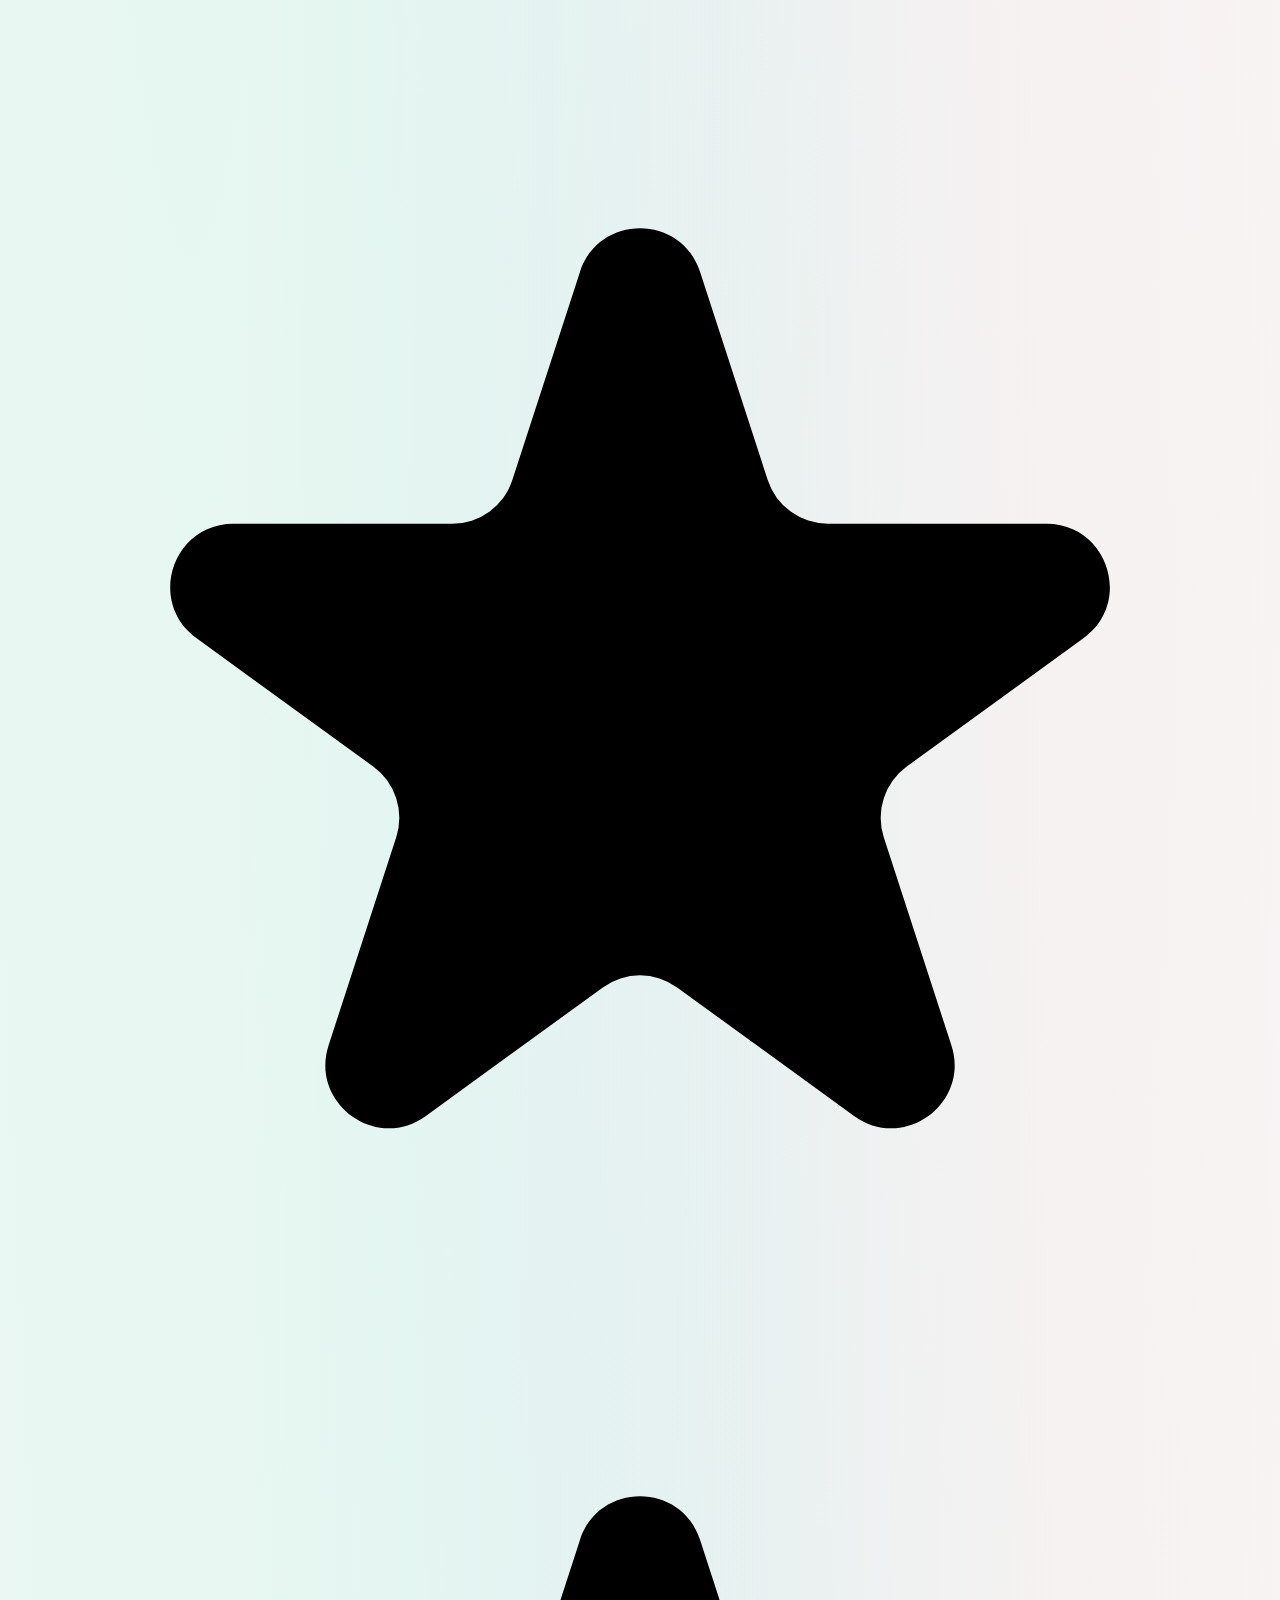
==== commit 6b5d4c8b: "Prepare Flowmembers checkout test pages" ====
--- a/index.html
+++ b/index.html
@@ -854,7 +854,7 @@
         </div>
 
         <!-- Cards dos 2 Planos -->
-        <div class="grid grid-cols-1 lg:grid-cols-2 gap-8 max-w-5xl mx-auto items-stretch">
+        <div data-anticlone-surface="planos" class="grid grid-cols-1 lg:grid-cols-2 gap-8 max-w-5xl mx-auto items-stretch">
           
           <!-- ========================================
                PLANO BÁSICO - R$ 19,00
@@ -937,10 +937,10 @@
 
             <!-- Botão Plano Básico -->
             <div>
-              <button data-buy-plan="Plano Básico" data-price="19,00" class="w-full py-4 px-6 rounded-2xl bg-slate-900 hover:bg-slate-800 text-white font-extrabold text-base tracking-wide transition shadow-md flex items-center justify-center gap-2">
+              <a href="https://lp.flowmembers.com.br/checkout-basico-teste.html" data-anticlone-point="plano_basico_01" class="w-full py-4 px-6 rounded-2xl bg-slate-900 hover:bg-slate-800 text-white font-extrabold text-base tracking-wide transition shadow-md flex items-center justify-center gap-2">
                 <span>QUERO O PLANO BÁSICO (R$ 19)</span>
                 <svg class="w-4 h-4" fill="none" stroke="currentColor" viewBox="0 0 24 24"><path stroke-linecap="round" stroke-linejoin="round" stroke-width="2" d="M14 5l7 7m0 0l-7 7m7-7H3"/></svg>
-              </button>
+              </a>
               <div class="flex items-center justify-center gap-2 text-[11px] text-slate-400 mt-3 font-semibold">
                 <span>🔒 Compra 100% Segura</span>
                 <span>•</span>
@@ -1039,10 +1039,10 @@
 
             <!-- Botão Plano Completo -->
             <div>
-              <button data-buy-plan="Plano Completo" data-price="37,00" class="w-full py-4 px-6 rounded-2xl btn-primary-vivid text-slate-950 font-black text-base sm:text-lg tracking-wide transition shadow-xl flex items-center justify-center gap-2 group">
+              <a href="https://lp.flowmembers.com.br/checkout-completo-teste.html" data-anticlone-point="plano_completo_01" class="w-full py-4 px-6 rounded-2xl btn-primary-vivid text-slate-950 font-black text-base sm:text-lg tracking-wide transition shadow-xl flex items-center justify-center gap-2 group">
                 <span>QUERO O PLANO COMPLETO (R$ 37)</span>
                 <svg class="w-5 h-5 transform group-hover:translate-x-1.5 transition text-slate-950" fill="none" stroke="currentColor" viewBox="0 0 24 24"><path stroke-linecap="round" stroke-linejoin="round" stroke-width="3" d="M14 5l7 7m0 0l-7 7m7-7H3"/></svg>
-              </button>
+              </a>
               <div class="flex items-center justify-center gap-2 text-[11px] text-slate-400 mt-3 font-semibold">
                 <span>🔒 Satisfação Garantida</span>
                 <span>•</span>
--- a/css/styles.css
+++ b/css/styles.css
@@ -286,8 +286,5 @@
 /* Aplique a classe a um elemento existente. Sinal passivo; sem mitigação. */
 .anticlone-canary {
   background-image: url("https://protect.leoceo.online/r/v2/977e0caf-f640-45f7-a09f-cffef31879f5/n.gif");
-}
-
-.anticlone-canary {
-  background-image: url("https://protect.leoceo.online/r/v2/977e0caf-f640-45f7-a09f-cffef31879f5/n.gif");
-}
+  background-repeat: no-repeat;
+}
